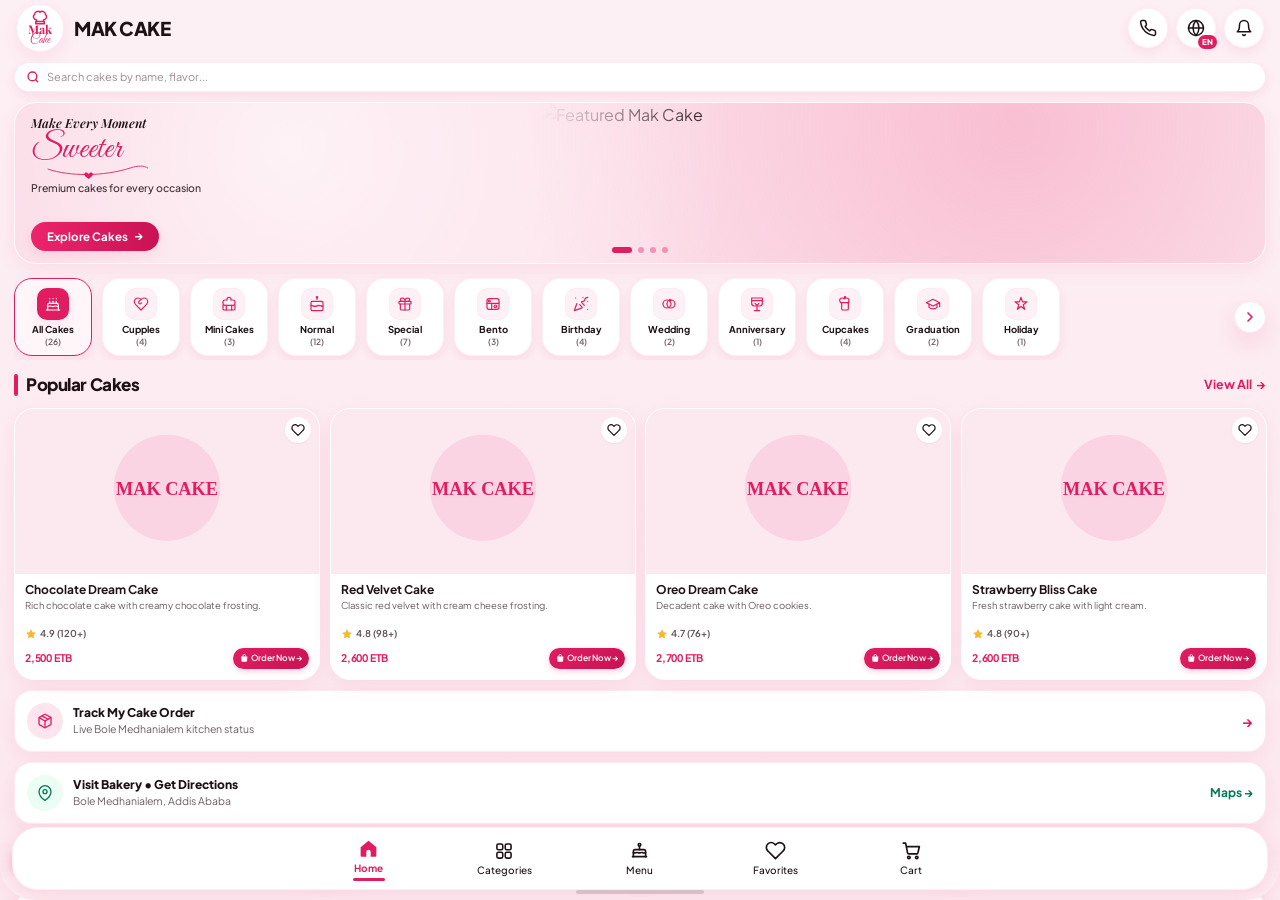
==== index.html @ 6aef2983 "Implement cross-browser Firebase Firestore order sync + firestore.rules + auth-gated admin subscript" ====
<!DOCTYPE html>
<html lang="en">
<head>
  <meta charset="UTF-8" />
  <meta name="viewport" content="width=device-width, initial-scale=1.0, maximum-scale=1.0, user-scalable=no, viewport-fit=cover" />
  
  <!-- Progressive Web App (PWA) Manifest & Meta -->
  <link rel="manifest" href="./manifest.json" />
  <meta name="theme-color" content="#FFF2F5" />
  <meta name="mobile-web-app-capable" content="yes" />
  <meta name="application-name" content="MAK CAKE" />
  
  <!-- Apple iOS Safari Standalone PWA Meta & Touch Icons -->
  <meta name="apple-mobile-web-app-capable" content="yes" />
  <meta name="apple-mobile-web-app-status-bar-style" content="default" />
  <meta name="apple-mobile-web-app-title" content="MAK CAKE" />
  <link rel="apple-touch-icon" href="./images/mak-cake-logo.webp" />
  <link rel="icon" type="image/webp" href="./images/mak-cake-logo.webp" />
  
  <!-- Preload Critical LCP Hero Image -->
  <link rel="preload" as="image" href="https://images.unsplash.com/photo-1578985545062-69928b1d9587?auto=format&fit=crop&w=420&q=75" fetchpriority="high" />
  <title>MAK CAKE — Addis Ababa Luxury Bakery &amp; Mobile Admin App</title>

  <!-- Compiled Tailwind CSS -->
  <link rel="stylesheet" href="./css/styles.css?v=4" />

  <!-- Google Fonts: Plus Jakarta Sans, Playfair Display & Great Vibes -->
  <link rel="preconnect" href="https://fonts.googleapis.com" />
  <link rel="preconnect" href="https://fonts.gstatic.com" crossorigin />
  <link href="https://fonts.googleapis.com/css2?family=Great+Vibes&family=Playfair+Display:ital,wght@0,600;0,700;1,600;1,700&family=Plus+Jakarta+Sans:wght@400;500;600;700;800&display=swap" rel="stylesheet" />

  <link rel="stylesheet" href="./css/app.css?v=6" />
  <!-- Early SVG Fallback definition -->
  </head>
<body class="standalone-app standalone-customer workspace-bg min-h-screen font-sans text-ink antialiased selection:bg-blush-300 flex flex-col">

  <!-- ===================================================================== -->
  <!-- CLEAN MINIMAL WORKSPACE TOP SWITCHER                                  -->
  <!-- ===================================================================== -->
  <header style="display: none !important;" class="sticky top-0 z-40 bg-white/85 backdrop-blur-md border-b border-blush-300/70">
    <div class="max-w-[1200px] mx-auto px-4 py-2.5 flex flex-wrap items-center justify-between gap-3">
      <!-- Compact Brand Badge -->
      <div class="flex items-center gap-2.5">
        <div class="w-9 h-9 rounded-full bg-white shadow-rose-sm border border-blush-200 flex flex-col items-center justify-center leading-none shrink-0">
          <svg class="w-4 h-3.5 text-berry" viewBox="0 0 24 20" fill="none" stroke="currentColor" stroke-width="2" stroke-linecap="round" stroke-linejoin="round">
            <path d="M6 15h12v3H6z"/>
            <path d="M7 15v-2a4 4 0 0 1-2-7.5A4.5 4.5 0 0 1 12 2a4.5 4.5 0 0 1 7 3.5A4 4 0 0 1 17 13v2"/>
          </svg>
          <span class="font-serif text-[8px] font-bold text-berry -mt-0.5">Mak</span>
        </div>
        <div>
          <div class="flex items-center gap-1.5">
            <span class="font-extrabold text-sm tracking-tight text-ink">MAK CAKE</span>
            <span class="px-2 py-0.5 rounded-full bg-berry-soft text-berry text-[10px] font-bold">Addis Ababa</span>
            <span class="hidden sm:inline-block px-2 py-0.5 rounded-full bg-emerald-50 text-emerald-700 border border-emerald-200 text-[10px] font-bold">100% Halal</span>
          </div>
        </div>
      </div>

      <!-- Segmented Pill Switcher -->
      <div class="flex items-center gap-2 flex-wrap">
      <div class="flex items-center bg-blush-100 p-1 rounded-full border border-blush-300/80 shadow-inner">
        <button onclick="setWorkspaceMode('customer')" id="mode-btn-customer" class="mode-btn px-3.5 py-1.5 rounded-full text-xs font-bold transition-all">
          Customer Phone
        </button>
        <button onclick="setWorkspaceMode('dual')" id="mode-btn-dual" class="mode-btn hidden min-[900px]:inline-flex px-3.5 py-1.5 rounded-full text-xs font-bold transition-all items-center gap-1">
          Dual Phone View
        </button>
        <button onclick="setWorkspaceMode('admin')" id="mode-btn-admin" class="mode-btn px-3.5 py-1.5 rounded-full text-xs font-bold transition-all flex items-center gap-1.5">
          <span>Admin Phone</span>
          <span id="header-admin-badge" class="px-1.5 py-0.5 rounded-full bg-berry text-white text-[10px] font-extrabold leading-none">2</span>
        </button>
      </div>
      
    </div>
    </div>
  </header>

  <!-- Global Sync Toast -->
  <div id="global-toast" class="fixed bottom-5 right-5 z-[100] pointer-events-none opacity-0 translate-y-4 transition-all duration-300">
    <div class="bg-ink text-white px-4 py-2.5 rounded-full shadow-rose-md border border-berry/40 flex items-center gap-2">
      <span class="w-5 h-5 rounded-full btn-berry text-white flex items-center justify-center shrink-0"><svg class="w-3 h-3" viewBox="0 0 24 24" fill="none" stroke="currentColor" stroke-width="3"><polyline points="20 6 9 17 4 12"/></svg></span>
      <span id="global-toast-msg" class="text-xs font-semibold">Synced live</span>
    </div>
  </div>

  <!-- ===================================================================== -->
  <!-- DUAL PHONE STAGE (Identical 390px x 844px iOS Phone Frames)           -->
  <!-- ===================================================================== -->
  <main class="flex-1 max-w-[1200px] w-full mx-auto px-3 sm:px-6 py-5 flex flex-col min-[900px]:flex-row items-center min-[900px]:items-start justify-center gap-7 lg:gap-10">

    <!-- =================================================================== -->
    <!-- PHONE 1: CUSTOMER MOBILE APP (Exact Reference Screenshot Design)    -->
    <!-- =================================================================== -->
    <section id="panel-customer" class="w-full max-w-[390px] flex flex-col items-center shrink-0">
      <div class="phone-frame relative w-full max-w-[390px] h-[844px] max-h-[86vh] min-h-[660px] app-canvas rounded-[44px] border-[10px] border-[#1B1518] shadow-phone flex flex-col overflow-hidden">

        <!-- iOS 9:41 Status Bar -->
        <div class="ios-status-bar shrink-0 px-7 pt-3 pb-1.5 flex items-center justify-between text-[13px] font-bold text-ink select-none z-30">
          <span class="tracking-tight">9:41</span>
          <div class="flex items-center gap-1.5 text-ink">
            <!-- Signal Bars -->
            <svg class="w-4 h-3.5" viewBox="0 0 20 14" fill="currentColor">
              <rect x="1" y="9" width="3" height="4" rx="1"/>
              <rect x="6" y="6.5" width="3" height="6.5" rx="1"/>
              <rect x="11" y="3.5" width="3" height="9.5" rx="1"/>
              <rect x="16" y="1" width="3" height="12" rx="1"/>
            </svg>
            <!-- WiFi -->
            <svg class="w-4 h-3.5" viewBox="0 0 24 18" fill="none" stroke="currentColor" stroke-width="2.4" stroke-linecap="round">
              <path d="M2 6.5a15 15 0 0 1 20 0"/>
              <path d="M6 10.5a9.5 9.5 0 0 1 12 0"/>
              <circle cx="12" cy="15" r="1.5" fill="currentColor" stroke="none"/>
            </svg>
            <!-- Battery -->
            <div class="flex items-center gap-[1px]">
              <div class="w-[22px] h-[11px] border-[1.5px] border-ink rounded-[3.5px] p-[1.5px] flex items-center">
                <div class="w-full h-full bg-ink rounded-[1.5px]"></div>
              </div>
              <div class="w-[1.5px] h-[4px] bg-ink rounded-r-sm"></div>
            </div>
          </div>
        </div>

        
        <!-- Customer In-Phone Refresh Page Toast (Animated Pill) -->
        <div id="cust-refresh-toast" class="hidden absolute top-20 left-4 right-4 z-50 pointer-events-none opacity-0 -translate-y-3 transition-all duration-300 ease-out">
          <div class="bg-gradient-to-r from-berry via-[#E11D62] to-[#B00D44] text-white px-4 py-3 rounded-2xl shadow-2xl border border-white/35 flex items-center gap-3 backdrop-blur-md">
            <div id="cust-refresh-toast-icon-wrap" class="w-8 h-8 rounded-full bg-white/20 flex items-center justify-center shrink-0 shadow-inner">
              <svg id="cust-refresh-toast-spin" class="w-4 h-4 text-white animate-spin-refresh" viewBox="0 0 24 24" fill="none" stroke="currentColor" stroke-width="2.5">
                <path d="M21.5 2v6h-6M2.5 22v-6h6M2 11.5a10 10 0 0 1 18.8-4.3M22 12.5a10 10 0 0 1-18.8 4.2"/>
              </svg>
              <svg id="cust-refresh-toast-check" class="w-4 h-4 text-white hidden" viewBox="0 0 24 24" fill="none" stroke="currentColor" stroke-width="3">
                <polyline points="20 6 9 17 4 12"/>
              </svg>
            </div>
            <div class="flex-1 min-w-0">
              <div id="cust-refresh-toast-title" class="text-xs font-bold text-white flex items-center gap-1.5 leading-tight">
                <span>Refreshing MAK CAKE...</span>
              </div>
              <div id="cust-refresh-toast-sub" class="text-[10.5px] text-pink-100 font-medium truncate mt-0.5">
                Syncing fresh catalog, prices &amp; stock...
              </div>
            </div>
          </div>
        </div>

        <!-- Customer In-Phone Toast -->
        <div id="cust-toast" class="absolute top-20 left-4 right-4 z-[70] pointer-events-none opacity-0 -translate-y-2 transition-all duration-300">
          <div class="bg-ink/95 text-white px-3.5 py-2.5 rounded-2xl shadow-lg border border-berry/30 flex items-center gap-2.5">
            <span class="w-5 h-5 rounded-full btn-berry text-white flex items-center justify-center shrink-0"><svg class="w-3 h-3" viewBox="0 0 24 24" fill="none" stroke="currentColor" stroke-width="3"><polyline points="20 6 9 17 4 12"/></svg></span>
            <span id="cust-toast-text" class="text-xs font-semibold truncate">Added to Cart</span>
          </div>
        </div>

        <!-- A. TOP APP BAR (Exact match to screenshot) -->
        <div class="shrink-0 px-4 pt-1 pb-2.5 flex items-center justify-between z-20">
          <button onclick="switchCustomerTab('home');" title="Tap to Refresh MAK CAKE" class="flex items-center gap-2.5 text-left group">
            <!-- 48px Circular White Logo Badge with Pink Chef Hat + Stacked Mak Cake -->
            <div class="w-12 h-12 rounded-full bg-white shadow-rose flex flex-col items-center justify-center shrink-0 border border-blush-200/80 group-active:scale-95 transition-transform">
              <svg class="w-5 h-4 text-berry -mb-0.5" viewBox="0 0 28 22" fill="none" stroke="currentColor" stroke-width="2" stroke-linecap="round" stroke-linejoin="round">
                <path d="M8 16h12v3H8z"/>
                <path d="M9 16v-2.5A4.2 4.2 0 0 1 6.5 6a4.5 4.5 0 0 1 7.5-3.2A4.5 4.5 0 0 1 21.5 6a4.2 4.2 0 0 1-2.5 7.5V16"/>
              </svg>
              <span class="font-serif font-bold text-[12px] text-berry leading-[0.95] tracking-tight">Mak</span>
              <span class="font-script text-[12px] text-berry leading-[0.85]">Cake</span>
            </div>
            <div>
              <h1 class="font-sans font-extrabold text-[19px] tracking-tight text-ink leading-none">MAK CAKE</h1>
              <span id="cust-closed-pill" class="hidden inline-block mt-1 px-1.5 py-0.5 rounded-full bg-berry text-white text-[9px] font-bold">Pre-Order Only</span>
            </div>
          </button>

          <!-- Three 40px Circular White Icon Buttons -->
          <div class="flex items-center gap-2">
            <button onclick="openContactSheet()" aria-label="Call Mak Cake" class="w-10 h-10 rounded-full bg-white shadow-rose-sm border border-blush-200/60 flex items-center justify-center text-ink active:scale-95 transition-transform">
              <svg class="w-[18px] h-[18px]" viewBox="0 0 24 24" fill="none" stroke="currentColor" stroke-width="2" stroke-linecap="round" stroke-linejoin="round">
                <path d="M22 16.92v3a2 2 0 0 1-2.18 2 19.79 19.79 0 0 1-8.63-3.07 19.5 19.5 0 0 1-6-6 19.79 19.79 0 0 1-3.07-8.67A2 2 0 0 1 4.11 2h3a2 2 0 0 1 2 1.72 12.84 12.84 0 0 0 .7 2.81 2 2 0 0 1-.45 2.11L8.09 9.91a16 16 0 0 0 6 6l1.27-1.27a2 2 0 0 1 2.11-.45 12.84 12.84 0 0 0 2.81.7A2 2 0 0 1 22 16.92z"/>
              </svg>
            </button>
            <div class="relative">
              <button id="cust-lang-btn" onclick="toggleCustomerLangMenu(event)" aria-label="Choose Language" title="Language: English / አማርኛ / Afaan Oromoo" class="relative w-10 h-10 rounded-full bg-white shadow-rose-sm border border-blush-200/60 flex items-center justify-center text-ink hover:text-berry active:scale-95 transition-all cursor-pointer">
                <svg class="w-[18px] h-[18px]" viewBox="0 0 24 24" fill="none" stroke="currentColor" stroke-width="2" stroke-linecap="round" stroke-linejoin="round">
                  <circle cx="12" cy="12" r="10"/>
                  <path d="M2 12h20"/>
                  <path d="M12 2a15.3 15.3 0 0 1 4 10 15.3 15.3 0 0 1-4 10 15.3 15.3 0 0 1-4-10 15.3 15.3 0 0 1 4-10z"/>
                </svg>
                <span id="cust-lang-code-badge" class="absolute -bottom-0.5 -right-0.5 px-1 h-[14px] rounded-full bg-berry text-white text-[8px] font-extrabold flex items-center justify-center shadow-xs">EN</span>
              </button>

              <!-- 3-Language Selector Dropdown Menu -->
              <div id="cust-lang-menu" class="hidden absolute right-0 top-12 w-48 bg-white rounded-[20px] shadow-rose-md border border-blush-200/90 p-1.5 z-50 space-y-1">
                <div class="px-2.5 py-1 text-[9.5px] font-extrabold uppercase tracking-wider text-ink-muted border-b border-blush-100">Select Language</div>
                <button type="button" data-clang="en" onclick="setCustomerLanguage('en')" class="cust-lang-opt w-full flex items-center justify-between px-2.5 py-2 rounded-xl text-xs font-bold text-berry bg-blush-50 transition-all cursor-pointer">
                  <span>English</span>
                  <span class="lang-check text-[11px] font-black">✓</span>
                </button>
                <button type="button" data-clang="am" onclick="setCustomerLanguage('am')" class="cust-lang-opt w-full flex items-center justify-between px-2.5 py-2 rounded-xl text-xs font-bold text-ink hover:bg-blush-50 transition-all cursor-pointer">
                  <span>አማርኛ (Amharic)</span>
                  <span class="lang-check hidden text-[11px] font-black text-berry">✓</span>
                </button>
                <button type="button" data-clang="om" onclick="setCustomerLanguage('om')" class="cust-lang-opt w-full flex items-center justify-between px-2.5 py-2 rounded-xl text-xs font-bold text-ink hover:bg-blush-50 transition-all cursor-pointer">
                  <span>Afaan Oromoo</span>
                  <span class="lang-check hidden text-[11px] font-black text-berry">✓</span>
                </button>
              </div>
            </div>
            <button onclick="openNotificationsSheet()" aria-label="Notifications" class="relative w-10 h-10 rounded-full bg-white shadow-rose-sm border border-blush-200/60 flex items-center justify-center text-ink active:scale-95 transition-transform">
              <svg class="w-[18px] h-[18px]" viewBox="0 0 24 24" fill="none" stroke="currentColor" stroke-width="2" stroke-linecap="round" stroke-linejoin="round">
                <path d="M18 8A6 6 0 0 0 6 8c0 7-3 9-3 9h18s-3-2-3-9"/>
                <path d="M13.73 21a2 2 0 0 1-3.46 0"/>
              </svg>
              <span id="cust-bell-badge" class="hidden absolute -top-0.5 -right-0.5 min-w-[19px] h-[19px] px-1 rounded-full bg-berry text-white text-[10px] font-extrabold flex items-center justify-center shadow-sm">0</span>
            </button>
          </div>
        </div>

        <!-- SCROLLABLE CONTENT AREA -->
        <div id="customer-scroll-area" class="flex-1 overflow-y-auto no-scrollbar phone-scroll pb-24 relative rubber-band-container" style="overscroll-behavior-y: none;">
          <!-- Pull-To-Refresh Visual Elastic Indicator (Icon Only, Smooth Floating Overlay) -->
          <div id="cust-pull-refresh-indicator" class="pull-refresh-indicator pointer-events-none absolute top-2 left-0 right-0 z-30 flex items-center justify-center opacity-0" style="will-change: transform, opacity;">
            <div id="cust-pull-refresh-badge" class="w-9 h-9 rounded-full bg-white/95 backdrop-blur-md border border-blush-200/90 shadow-rose flex items-center justify-center text-berry" style="transition: border-color 0.2s ease, box-shadow 0.2s ease;">
              <svg id="cust-pull-refresh-icon" class="w-4 h-4 text-berry" viewBox="0 0 24 24" fill="none" stroke="currentColor" stroke-width="2.5" stroke-linecap="round" stroke-linejoin="round">
                <path d="M21.5 2v6h-6M2.5 22v-6h6M2 11.5a10 10 0 0 1 18.8-4.3M22 12.5a10 10 0 0 1-18.8 4.2"/>
              </svg>
            </div>
          </div>
          <div id="cust-rubber-track" class="rubber-band-track w-full flex-1 flex flex-col min-h-full">

          <!-- ==================== TAB 1: HOME (EXACT SCREENSHOT) ==================== -->
          <div id="c-tab-home" class="c-tab-view px-3.5 space-y-2.5 animate-view">

            <!-- A. Decreased Size Compact Search Bar -->
            <div class="relative">
              <svg class="w-3.5 h-3.5 text-berry absolute left-3 top-1/2 -translate-y-1/2 pointer-events-none" viewBox="0 0 24 24" fill="none" stroke="currentColor" stroke-width="2.3" stroke-linecap="round" stroke-linejoin="round">
                <circle cx="11" cy="11" r="7.5"/>
                <path d="m20 20-3.8-3.8"/>
              </svg>
              <input
                type="text"
                id="home-search-input" inputmode="search" enterkeyhint="search" autocomplete="off"
                placeholder="Search cakes by name, flavor..."
                oninput="handleHomeSearch(this.value)"
                class="w-full pl-8 pr-7 py-1.5 rounded-full bg-white shadow-rose-sm border border-blush-200/80 text-xs text-ink placeholder:text-[11px] placeholder:text-ink-light focus:outline-none focus:ring-1 focus:ring-berry/40"
              />
              <button id="home-search-clear" onclick="clearHomeSearch()" class="hidden absolute right-2.5 top-1/2 -translate-y-1/2 text-ink-light hover:text-berry p-0.5">
                <svg class="w-3 h-3" viewBox="0 0 24 24" fill="none" stroke="currentColor" stroke-width="2.2"><line x1="18" y1="6" x2="6" y2="18"/><line x1="6" y1="6" x2="18" y2="18"/></svg>
              </button>
            </div>

            <!-- B. Decreased Size Compact Hero Banner (Reduced from 176px to 112px) -->
            <div id="hero-carousel-card" class="relative rounded-[22px] hero-bg shadow-rose overflow-hidden h-[162px] border border-white/80 shrink-0 select-none">
              <!-- Right-side cake photos (rendered once, toggled via opacity to avoid canceled requests) -->
              <div id="hero-slides-images" class="absolute inset-0 pointer-events-none">
                <img
                  id="hero-slide-img" data-slide-idx="0" width="420" height="162" loading="eager" decoding="async"
                  src="https://images.unsplash.com/photo-1578985545062-69928b1d9587?auto=format&fit=crop&w=420&q=75"
                  alt="Featured Mak Cake"
                  fetchpriority="high"
                  class="hero-slide-layer absolute right-0 top-0 h-full w-[58%] object-cover object-center hero-cake-mask transition-opacity duration-500 ease-in-out opacity-100 pointer-events-none"
                  onerror="this.onerror=null; if(window.SVG_CAKE_FALLBACK) this.src=window.SVG_CAKE_FALLBACK;"
                />
              </div>

              <!-- Left-side Luxury Editorial Copy -->
              <div class="relative z-10 h-full w-[64%] pl-4 pr-1 py-3 flex flex-col justify-between">
                <div>
                  <div id="hero-slide-top" class="font-serif italic font-semibold text-[12.5px] text-ink leading-tight transition-all duration-300">
                    Fresh Daily Addis
                  </div>
                  <div class="relative inline-block mt-0.5">
                    <span id="hero-slide-script" class="font-script text-[34px] leading-[1.0] text-berry drop-shadow-[0_1px_1px_rgba(255,255,255,0.8)] transition-all duration-300 block">
                      Mini Bento
                    </span>
                    <!-- Heart Swirl Flourish -->
                    <svg class="w-[130px] h-[16px] -mt-1 text-berry" viewBox="0 0 180 26" fill="none">
                      <path d="M12 10 C 48 22, 102 22, 146 8 C 158 4, 168 4, 174 8" stroke="currentColor" stroke-width="1.4" stroke-linecap="round"/>
                      <path d="M78 18 c-2-3.5-7-3.5-7 0.5 0 3 5 5 7 7.5 2-2.5 7-4.5 7-7.5 0-4-5-4-7-0.5z" fill="currentColor"/>
                    </svg>
                  </div>
                  <p id="hero-slide-sub" class="text-[10.5px] font-medium text-ink/85 mt-0.5 leading-snug transition-all duration-300">
                    Same-day chilled delivery in Bole
                  </p>
                </div>

                <div class="flex items-center gap-2">
                  <button onclick="switchCustomerTab('menu')" class="btn-berry text-white text-[11.5px] font-bold px-4 py-1.5 rounded-full shadow-rose-sm inline-flex items-center gap-1.5 active:scale-95 transition-all cursor-pointer">
                    <span id="hero-slide-cta">Order Bento</span>
                    <span class="text-xs">&rarr;</span>
                  </button>
                </div>
              </div>

              <!-- Indicators: 4 Dots (Slide 1 Active) -->
              <div id="hero-indicators-bar" class="absolute bottom-2.5 left-1/2 -translate-x-1/2 z-20 flex items-center gap-1.5">
                <span class="hero-dot w-5 h-1.5 rounded-full bg-berry transition-all duration-300"></span>
                <span class="hero-dot w-1.5 h-1.5 rounded-full bg-berry/40 transition-all duration-300"></span>
                <span class="hero-dot w-1.5 h-1.5 rounded-full bg-berry/40 transition-all duration-300"></span>
                <span class="hero-dot w-1.5 h-1.5 rounded-full bg-berry/40 transition-all duration-300"></span>
              </div>
            </div>

            <!-- C. Horizontal Category Cards with Icons + Floating Scroll Button -->
            <div class="relative">
              <div id="home-category-strip" class="flex gap-2.5 overflow-x-auto no-scrollbar py-1 pr-8 scroll-smooth"></div>
              <button onclick="scrollCategoryStrip()" aria-label="Scroll Categories" class="absolute right-0 top-1/2 -translate-y-1/2 w-8 h-8 rounded-full bg-white shadow-rose-md border border-blush-200 flex items-center justify-center text-berry active:scale-90 transition-transform z-10 cursor-pointer">
                <svg class="w-4 h-4" viewBox="0 0 24 24" fill="none" stroke="currentColor" stroke-width="2.5" stroke-linecap="round" stroke-linejoin="round">
                  <path d="m9 18 6-6-6-6"/>
                </svg>
              </button>
            </div>
            <!-- E. "Popular Cakes" Section Header -->
            <div class="flex items-center justify-between pt-0.5">
              <div class="flex items-center gap-2">
                <span class="w-1 h-[22px] rounded-full bg-berry"></span>
                <h2 id="home-grid-heading" class="font-sans font-extrabold text-[17px] text-ink tracking-tight">Popular Cakes</h2>
              </div>
              <button onclick="switchCustomerTab('menu')" class="text-[12.5px] font-bold text-berry inline-flex items-center gap-1 hover:opacity-80">
                <span>View All</span>
                <span>&rarr;</span>
              </button>
            </div>

            <!-- F. 2-Column Product Card Grid -->
            <div id="home-popular-grid" class="grid grid-cols-2 sm:grid-cols-3 lg:grid-cols-4 gap-2.5 sm:gap-3.5 lg:gap-4 items-stretch"></div>

            <!-- G. Live Order Tracker (In the middle between Popular Cakes and Recently Baked) -->
            <button onclick="openTrackerSheet()" class="w-full bg-white rounded-[18px] p-3 shadow-rose border border-blush-200/80 flex items-center justify-between active:scale-[0.99] transition-transform">
              <div class="flex items-center gap-2.5">
                <div class="w-9 h-9 rounded-full bg-berry-soft text-berry flex items-center justify-center shrink-0">
                  <svg class="w-4 h-4" viewBox="0 0 24 24" fill="none" stroke="currentColor" stroke-width="2" stroke-linecap="round" stroke-linejoin="round">
                    <path d="m16.5 9.4-9-5.19M21 16V8a2 2 0 0 0-1-1.73l-7-4a2 2 0 0 0-2 0l-7 4A2 2 0 0 0 3 8v8a2 2 0 0 0 1 1.73l7 4a2 2 0 0 0 2 0l7-4A2 2 0 0 0 21 16z"/>
                    <polyline points="3.29 7 12 12 20.71 7"/>
                    <line x1="12" y1="22" x2="12" y2="12"/>
                  </svg>
                </div>
                <div class="text-left">
                  <div class="text-xs font-extrabold text-ink">Track My Cake Order</div>
                  <div class="text-[10.5px] text-ink-muted">Live Bole Medhanialem kitchen status</div>
                </div>
              </div>
              <span class="text-berry font-bold text-sm">&rarr;</span>
            </button>

            <!-- G2. Visit Bole Bakery / Google Maps Directions -->
            <a id="home-directions-link" href="https://maps.google.com/?q=9.0054,38.7885" target="_blank" rel="noopener noreferrer" class="w-full bg-white rounded-[18px] p-3 shadow-rose border border-blush-200/80 flex items-center justify-between active:scale-[0.99] transition-transform">
              <div class="flex items-center gap-2.5 min-w-0">
                <div class="w-9 h-9 rounded-full bg-emerald-50 text-emerald-700 flex items-center justify-center shrink-0">
                  <svg class="w-4 h-4" viewBox="0 0 24 24" fill="none" stroke="currentColor" stroke-width="2" stroke-linecap="round" stroke-linejoin="round">
                    <path d="M21 10c0 7-9 13-9 13s-9-6-9-13a9 9 0 0 1 18 0z"/><circle cx="12" cy="10" r="3"/>
                  </svg>
                </div>
                <div class="text-left min-w-0">
                  <div class="text-xs font-extrabold text-ink">Visit Bakery &bull; Get Directions</div>
                  <div id="home-directions-address" class="text-[10.5px] text-ink-muted truncate">Bole Medhanialem, Addis Ababa</div>
                </div>
              </div>
              <span class="text-emerald-700 font-bold text-xs shrink-0">Maps &rarr;</span>
            </a>

            <!-- G2. Follow Us On (Dynamic Social Media Links right below Directions) -->
            <div id="home-social-section" class="hidden w-full bg-white rounded-2xl p-3 shadow-rose-sm border border-white flex items-center justify-between gap-2.5 flex-wrap">
              <div class="flex items-center gap-2.5 min-w-0">
                <div class="w-9 h-9 rounded-full bg-berry-soft text-berry flex items-center justify-center shrink-0">
                  <svg class="w-4 h-4" viewBox="0 0 24 24" fill="none" stroke="currentColor" stroke-width="2.2" stroke-linecap="round" stroke-linejoin="round"><path d="M18 8a3 3 0 1 0-2.83-4H15a3 3 0 0 0 3 4z"/><path d="M6 15a3 3 0 1 0 2.83-4H9a3 3 0 0 0-3 4z"/><path d="M18 22a3 3 0 1 0-2.83-4H15a3 3 0 0 0 3 4z"/><path d="M8.59 13.51l6.83 3.98"/><path d="M15.41 6.51l-6.82 3.98"/></svg>
                </div>
                <div class="min-w-0">
                  <div class="text-xs font-extrabold text-ink truncate">Follow Us On</div>
                  <div class="text-[10.5px] text-ink-muted truncate">Fresh daily bakes &amp; updates</div>
                </div>
              </div>
              <div id="home-social-links-list" class="flex items-center gap-1.5 flex-wrap"></div>
            </div>

            <!-- H. Recently Baked Real Kitchen Creations (Captured & Uploaded by Owner) -->
            <div class="space-y-2 pt-2 border-t border-blush-200/60">
              <div class="flex items-center justify-between">
                <div class="flex items-center gap-2">
                  <span class="w-1 h-[22px] rounded-full bg-berry"></span>
                  <div>
                    <h2 class="font-sans font-extrabold text-[16px] text-ink tracking-tight flex items-center gap-1.5">
                      <span>Recently Baked</span>
                      <span class="px-2 py-0.5 rounded-full bg-emerald-100 text-emerald-800 text-[8.5px] font-black uppercase tracking-wider">Real Photos</span>
                    </h2>
                    <p class="text-[10px] text-ink-muted">Tap any real photo to inspect details &amp; order this exact design in 6 steps</p>
                  </div>
                </div>
              </div>

              <!-- Real Creations 2-Column Grid -->
              <div id="home-recent-creations-grid" class="grid grid-cols-2 sm:grid-cols-3 lg:grid-cols-4 xl:grid-cols-5 gap-2.5 sm:gap-3.5 lg:gap-4 items-stretch"></div>
            </div>

          </div>

          <!-- ==================== TAB 2: CATEGORIES ==================== -->
          <div id="c-tab-categories" class="c-tab-view hidden px-4 space-y-3.5">
            <div class="flex items-center gap-2 pt-1">
              <span class="w-1 h-5 rounded-full bg-berry"></span>
              <h2 class="font-extrabold text-[17px] text-ink">Cake Categories</h2>
            </div>
            <div id="categories-full-grid" class="grid grid-cols-2 sm:grid-cols-3 lg:grid-cols-4 xl:grid-cols-5 gap-3"></div>
          </div>

          <!-- ==================== TAB 3: MENU (ALL 26 CAKES) ==================== -->
          <div id="c-tab-menu" class="c-tab-view hidden px-4 space-y-3">
            <div class="flex items-center justify-between gap-2 pt-1">
              <div class="flex items-center gap-2">
                <span class="w-1 h-5 rounded-full bg-berry"></span>
                <div>
                  <h2 class="font-extrabold text-[17px] text-ink leading-none">Full Menu</h2>
                  <p id="menu-count-label" class="text-[10.5px] text-ink-muted mt-0.5">26 handcrafted cakes</p>
                </div>
              </div>
              <select id="menu-sort-select" onchange="menuSort=this.value; renderMenuTab();" class="px-2.5 py-1.5 rounded-full bg-white border border-blush-300 text-[11px] font-bold text-ink shadow-rose-sm focus:outline-none">
                <option value="featured">Popular</option>
                <option value="price-asc">Price: Low</option>
                <option value="price-desc">Price: High</option>
                <option value="rating">Top Rated</option>
              </select>
            </div>

            <div class="relative">
              <svg class="w-4 h-4 text-berry absolute left-3.5 top-1/2 -translate-y-1/2 pointer-events-none" viewBox="0 0 24 24" fill="none" stroke="currentColor" stroke-width="2.3" stroke-linecap="round">
                <circle cx="11" cy="11" r="7.5"/><path d="m20 20-3.8-3.8"/>
              </svg>
              <input
                type="text"
                id="menu-search-input" inputmode="search" enterkeyhint="search" autocomplete="off"
                oninput="menuSearch=this.value; renderMenuTab();"
                placeholder="Search all 26 cakes..."
                class="w-full pl-10 pr-4 py-2 rounded-full bg-white shadow-rose-sm border border-white text-xs text-ink placeholder:text-ink-light focus:outline-none focus:ring-2 focus:ring-berry/30"
              />
            </div>

            <div id="menu-filter-pills" class="flex gap-1.5 overflow-x-auto no-scrollbar pb-0.5"></div>
            <div id="menu-cakes-grid" class="grid grid-cols-2 sm:grid-cols-3 lg:grid-cols-4 xl:grid-cols-5 gap-2.5 sm:gap-3.5 lg:gap-4 items-stretch"></div>
          </div>

          <!-- ==================== TAB 4: FAVORITES ==================== -->
          <div id="c-tab-favorites" class="c-tab-view hidden px-3.5 sm:px-5 space-y-3.5">
            <div class="flex items-center gap-2 pt-1">
              <span class="w-1 h-5 rounded-full bg-berry"></span>
              <h2 class="font-extrabold text-[17px] text-ink">Saved Favorites</h2>
            </div>
            <div id="favorites-grid" class="grid grid-cols-2 sm:grid-cols-3 lg:grid-cols-4 xl:grid-cols-5 gap-2.5 sm:gap-3.5 lg:gap-4 items-stretch"></div>
          </div>

          <!-- ==================== TAB 5: CART ==================== -->
          <div id="c-tab-cart" class="c-tab-view hidden px-3.5 sm:px-5 space-y-3.5">
            <div class="flex items-center justify-between pt-1">
              <div class="flex items-center gap-2">
                <span class="w-1 h-5 rounded-full bg-berry"></span>
                <h2 class="font-extrabold text-[17px] text-ink">My Cake Cart</h2>
              </div>
              <button id="cart-clear-btn" onclick="clearCart()" class="hidden text-xs font-bold text-berry">Clear</button>
            </div>

            <div id="cart-items-list" class="space-y-2.5"></div>

            <div id="cart-summary-box" class="hidden bg-white rounded-[20px] p-4 shadow-rose border border-blush-200 space-y-3">
              <div class="space-y-1.5 text-xs">
                <div class="flex justify-between text-ink-muted">
                  <span>Subtotal</span>
                  <span id="cart-subtotal-txt" class="font-bold text-ink">0 ETB</span>
                </div>
                <div class="flex justify-between text-ink-muted">
                  <span>Addis Chilled Delivery</span>
                  <span id="cart-delivery-txt" class="font-bold text-ink">150 ETB</span>
                </div>
                <div class="flex justify-between text-sm font-extrabold text-ink pt-2 border-t border-blush-100">
                  <span>Estimated Total</span>
                  <span id="cart-total-txt" class="text-berry">0 ETB</span>
                </div>
              </div>
              <button onclick="openCheckoutFromCart()" class="w-full py-3 rounded-full btn-berry text-white font-bold text-xs shadow-rose-sm active:scale-[0.98] transition-transform">
                Checkout &amp; Pay (Telebirr / CBE) &rarr;
              </button>
            </div>
          </div>

        </div><!-- end cust-rubber-track -->
        </div><!-- end customer-scroll-area -->

        <!-- Bottom Safe Area Frosted Glass Blur Background (Conceals Content Scrolling Underneath) -->
        <div class="bottom-safe-frosted-blur" aria-hidden="true">
          <!-- Subtle iOS Home Indicator Safe Area Bar -->
          <div class="absolute bottom-1.5 inset-x-0 flex justify-center">
            <div class="w-32 h-1 rounded-full bg-ink/15"></div>
          </div>
        </div>

        <!-- G. FLOATING WHITE 5-TAB BOTTOM NAVIGATION BAR (Exact Screenshot Style) -->
        <div class="absolute bottom-2.5 inset-x-3 z-20">
          <nav aria-label="Customer Navigation" class="bg-white rounded-[26px] shadow-rose-md border border-blush-200/70 px-1.5 pt-2 pb-1.5 grid grid-cols-5 items-center">
            <button onclick="switchCustomerTab('home')" data-ctab="home" class="c-nav-btn relative flex flex-col items-center py-0.5 text-berry font-bold">
              <svg class="w-[21px] h-[21px]" viewBox="0 0 24 24" fill="currentColor">
                <path d="M12 3.2 3 10.6V20a1.5 1.5 0 0 0 1.5 1.5H9.5v-5.5a2.5 2.5 0 0 1 5 0v5.5h5A1.5 1.5 0 0 0 21 20v-9.4L12 3.2z"/>
              </svg>
              <span class="text-[10px] mt-0.5">Home</span>
              <span class="c-nav-indicator w-8 h-[3px] rounded-full bg-berry mt-0.5"></span>
            </button>

            <button onclick="switchCustomerTab('categories')" data-ctab="categories" class="c-nav-btn relative flex flex-col items-center py-0.5 text-ink font-medium">
              <svg class="w-[20px] h-[20px]" viewBox="0 0 24 24" fill="none" stroke="currentColor" stroke-width="1.9" stroke-linejoin="round">
                <rect x="3.5" y="3.5" width="7" height="7" rx="1.8"/>
                <rect x="13.5" y="3.5" width="7" height="7" rx="1.8"/>
                <rect x="3.5" y="13.5" width="7" height="7" rx="1.8"/>
                <rect x="13.5" y="13.5" width="7" height="7" rx="1.8"/>
              </svg>
              <span class="text-[10px] mt-0.5">Categories</span>
              <span class="c-nav-indicator hidden w-8 h-[3px] rounded-full bg-berry mt-0.5"></span>
            </button>

            <button onclick="switchCustomerTab('menu')" data-ctab="menu" class="c-nav-btn relative flex flex-col items-center py-0.5 text-ink font-medium">
              <svg class="w-[21px] h-[21px]" viewBox="0 0 24 24" fill="none" stroke="currentColor" stroke-width="1.85" stroke-linecap="round" stroke-linejoin="round">
                <path d="M4 19h16"/>
                <path d="M5 19v-6a2 2 0 0 1 2-2h10a2 2 0 0 1 2 2v6"/>
                <path d="M5 14.5c2 1 3.5-1 5.5 0s3.5-1 5.5 0 2-.5 3 0"/>
                <path d="M12 11V7"/>
                <circle cx="12" cy="5.5" r="1.5"/>
              </svg>
              <span class="text-[10px] mt-0.5">Menu</span>
              <span class="c-nav-indicator hidden w-8 h-[3px] rounded-full bg-berry mt-0.5"></span>
            </button>

            <button onclick="switchCustomerTab('favorites')" data-ctab="favorites" class="c-nav-btn relative flex flex-col items-center py-0.5 text-ink font-medium">
              <div class="relative">
                <svg class="w-[21px] h-[21px]" viewBox="0 0 24 24" fill="none" stroke="currentColor" stroke-width="1.9" stroke-linecap="round" stroke-linejoin="round">
                  <path d="M20.84 4.61a5.5 5.5 0 0 0-7.78 0L12 5.67l-1.06-1.06a5.5 5.5 0 0 0-7.78 7.78l1.06 1.06L12 21.23l7.78-7.78 1.06-1.06a5.5 5.5 0 0 0 0-7.78z"/>
                </svg>
                <span id="nav-fav-badge" class="hidden absolute -top-1.5 -right-2.5 min-w-[17px] h-[17px] px-1 rounded-full bg-berry text-white text-[9.5px] font-extrabold flex items-center justify-center">0</span>
              </div>
              <span class="text-[10px] mt-0.5">Favorites</span>
              <span class="c-nav-indicator hidden w-8 h-[3px] rounded-full bg-berry mt-0.5"></span>
            </button>

            <button onclick="switchCustomerTab('cart')" data-ctab="cart" class="c-nav-btn relative flex flex-col items-center py-0.5 text-ink font-medium">
              <div class="relative">
                <svg class="w-[21px] h-[21px]" viewBox="0 0 24 24" fill="none" stroke="currentColor" stroke-width="1.9" stroke-linecap="round" stroke-linejoin="round">
                  <circle cx="9" cy="20" r="1.4"/>
                  <circle cx="18" cy="20" r="1.4"/>
                  <path d="M2.5 3.5h2.8l2.2 11.2a1.5 1.5 0 0 0 1.5 1.2h8.8a1.5 1.5 0 0 0 1.5-1.1l1.7-7.3H6.1"/>
                </svg>
                <span id="nav-cart-badge" class="hidden absolute -top-1.5 -right-2.5 min-w-[17px] h-[17px] px-1 rounded-full bg-berry text-white text-[9.5px] font-extrabold flex items-center justify-center">0</span>
              </div>
              <span class="text-[10px] mt-0.5">Cart</span>
              <span class="c-nav-indicator hidden w-8 h-[3px] rounded-full bg-berry mt-0.5"></span>
            </button>
          </nav>
        </div>

        
        <!-- RECENT CREATION LIGHTBOX MODAL (Detail View + Fullscreen Zoom + Order Like This) -->
        <div id="creation-lightbox-modal" class="hidden absolute inset-0 z-50 bg-black/65 backdrop-blur-xs flex items-center justify-center p-4 animate-fadeIn">
          <div class="bg-white w-full max-w-sm rounded-[24px] overflow-hidden shadow-rose-lg border border-white space-y-3 p-4 animate-scaleIn">
            <div class="flex items-center justify-between">
              <div class="flex items-center gap-2">
                <span id="creation-modal-cat" class="px-2.5 py-0.5 rounded-full bg-blush-100 text-berry text-[10px] font-extrabold uppercase tracking-wide">Category</span>
                <span class="px-2.5 py-0.5 rounded-full bg-black/60 text-white text-[9.5px] font-bold flex items-center gap-1">
                  <svg class="w-2.5 h-2.5 text-emerald-400" viewBox="0 0 24 24" fill="none" stroke="currentColor" stroke-width="2.5"><circle cx="12" cy="12" r="10"/><polyline points="12 6 12 12 16 14"/></svg>
                  <span id="creation-modal-date">Today</span>
                </span>
              </div>
              <button onclick="closeCreationModal()" class="w-7 h-7 rounded-full bg-blush-100 hover:bg-blush-200 text-ink flex items-center justify-center transition-all">
                <svg class="w-3.5 h-3.5" viewBox="0 0 24 24" fill="none" stroke="currentColor" stroke-width="2.2"><line x1="18" y1="6" x2="6" y2="18"/><line x1="6" y1="6" x2="18" y2="18"/></svg>
              </button>
            </div>

            <!-- Clickable image for zoom in/out fullscreen inspection -->
            <div onclick="inspectCreationPhotoFullscreen()" class="relative h-48 w-full rounded-2xl overflow-hidden bg-blush-100 cursor-zoom-in group shadow-xs">
              <img id="creation-modal-img" src="" alt="Creation" class="w-full h-full object-cover group-hover:scale-105 transition-transform duration-300" />
              <div class="absolute bottom-2 right-2 px-2.5 py-1 rounded-full bg-black/65 backdrop-blur-xs text-white text-[9px] font-extrabold flex items-center gap-1 shadow-xs">
                <svg class="w-3 h-3 text-white" viewBox="0 0 24 24" fill="none" stroke="currentColor" stroke-width="2.2"><circle cx="11" cy="11" r="8"/><line x1="21" y1="21" x2="16.65" y2="16.65"/><line x1="11" y1="8" x2="11" y2="14"/><line x1="8" y1="11" x2="14" y2="11"/></svg>
                <span>Tap for Fullscreen Zoom</span>
              </div>
            </div>

            <!-- Creation Info & Price -->
            <div class="space-y-1.5 pt-0.5">
              <h4 id="creation-modal-title" class="text-base font-extrabold text-ink leading-tight">Cake Title</h4>
              <div class="flex items-center justify-between text-xs pt-0.5">
                <span class="text-ink-muted">Handcrafted Kitchen Creation</span>
                <span id="creation-modal-price" class="font-black text-berry text-sm">2,650 ETB</span>
              </div>
              <div class="p-2.5 rounded-xl bg-blush-50 border border-blush-200 text-[10.5px] text-ink-muted leading-tight flex items-start gap-2">
                <span class="text-berry font-bold">✨</span>
                <span>Our head pastry chef will replicate this exact design with fresh sponge, custom colors, and your personalized calligraphy note.</span>
              </div>
            </div>

            <!-- Primary Action: Order Same Like This in 6-Step Customizer -->
            <button onclick="orderSimilarCreation()" class="w-full py-3.5 rounded-full btn-berry text-white font-extrabold text-xs shadow-rose active:scale-[0.98] transition-transform flex items-center justify-center gap-2">
              <svg class="w-4 h-4 text-white" viewBox="0 0 24 24" fill="currentColor">
                <path d="M7 7V6a5 5 0 0 1 10 0v1h3a1 1 0 0 1 1 1.1l-1.2 12A2 2 0 0 1 17.8 22H6.2a2 2 0 0 1-2-1.9L3 8.1A1 1 0 0 1 4 7h3zm2 0h6V6a3 3 0 0 0-6 0v1z"/>
              </svg>
              <span>Order This Exact Cake Design (6 Steps) &rarr;</span>
            </button>
          </div>
        </div>

        
        <!-- DECORATION DETAIL MODAL (Detail View + Quantity Selector + Add to Order) -->
        <div id="decoration-detail-modal" class="hidden absolute inset-0 z-50 bg-black/65 backdrop-blur-xs flex items-center justify-center p-4 animate-fadeIn">
          <div class="bg-white w-full max-w-sm rounded-[24px] overflow-hidden shadow-rose-lg border border-white space-y-3 p-4 animate-scaleIn">
            <div class="flex items-center justify-between">
              <span id="dec-modal-cat" class="px-2.5 py-0.5 rounded-full bg-blush-100 text-berry text-[10px] font-extrabold uppercase tracking-wide">Category</span>
              <button onclick="closeDecorationDetailModal()" class="w-7 h-7 rounded-full bg-blush-100 hover:bg-blush-200 text-ink flex items-center justify-center transition-all">
                <svg class="w-3.5 h-3.5" viewBox="0 0 24 24" fill="none" stroke="currentColor" stroke-width="2.2"><line x1="18" y1="6" x2="6" y2="18"/><line x1="6" y1="6" x2="18" y2="18"/></svg>
              </button>
            </div>

            <div class="relative h-44 w-full rounded-2xl overflow-hidden bg-blush-100 shadow-xs">
              <img id="dec-modal-img" src="" alt="Decoration" class="w-full h-full object-cover" onerror="this.onerror=null; if(window.SVG_CAKE_FALLBACK) this.src=window.SVG_CAKE_FALLBACK;" />
            </div>

            <div class="space-y-1">
              <h4 id="dec-modal-title" class="text-base font-extrabold text-ink leading-tight">Decoration Name</h4>
              <div class="flex items-center justify-between text-xs pt-0.5">
                <span class="text-ink-muted">Extra Decoration</span>
                <span id="dec-modal-price" class="font-black text-berry text-sm">150 ETB</span>
              </div>
              <p id="dec-modal-desc" class="text-[11px] text-ink-muted leading-relaxed pt-1">Description</p>
            </div>

            <!-- Stepper and Subtotal -->
            <div class="flex items-center justify-between p-3 rounded-2xl bg-blush-50 border border-blush-200">
              <div>
                <div class="text-[10px] font-bold text-ink-muted">Quantity</div>
                <div id="dec-modal-subtotal" class="text-xs font-black text-berry mt-0.5">Subtotal: 150 ETB</div>
              </div>
              <div class="flex items-center gap-2 bg-white rounded-full p-1 border border-blush-300 shadow-2xs">
                <button onclick="adjustDecModalQty(-1)" class="w-7 h-7 rounded-full bg-blush-100 text-berry hover:bg-berry hover:text-white flex items-center justify-center font-black text-sm active:scale-90 transition-all">
                  &minus;
                </button>
                <span id="dec-modal-qty" class="w-6 text-center font-black text-sm text-ink select-none">1</span>
                <button onclick="adjustDecModalQty(1)" class="w-7 h-7 rounded-full btn-berry text-white flex items-center justify-center font-black text-sm shadow-2xs active:scale-90 transition-all">
                  +
                </button>
              </div>
            </div>

            <!-- Add / Update Action -->
            <button id="dec-modal-confirm-btn" onclick="confirmDecModalSelection()" class="w-full py-3.5 rounded-full btn-berry text-white font-extrabold text-xs shadow-rose active:scale-[0.98] transition-transform flex items-center justify-center gap-1.5">
              <span>Save Selection</span>
            </button>
          </div>
        </div>

        <!-- DECORATION ORDER CHOICE MODAL (Ask if customer wants a cake or decorations only) -->
        <div id="dec-choice-modal" class="hidden absolute inset-0 z-50 bg-black/65 backdrop-blur-xs flex items-end justify-center p-0 animate-fadeIn">
          <div class="bg-white w-full rounded-t-[28px] p-5 pb-6 space-y-4 shadow-rose-lg border-t border-white animate-slideUp">
            <div class="flex items-center justify-between pb-2 border-b border-blush-100">
              <div class="flex items-center gap-2">
                <span class="w-8 h-8 rounded-full bg-berry-soft text-berry flex items-center justify-center font-bold text-sm">✨</span>
                <div>
                  <h3 class="text-sm font-extrabold text-ink">Celebration Extras</h3>
                  <p id="dec-choice-sub" class="text-[10.5px] text-berry font-bold">2 decorations selected</p>
                </div>
              </div>
              <button onclick="closeDecorationOrderChoice()" class="w-7 h-7 rounded-full bg-blush-100 hover:bg-blush-200 text-ink flex items-center justify-center transition-all">
                <svg class="w-3.5 h-3.5" viewBox="0 0 24 24" fill="none" stroke="currentColor" stroke-width="2.2"><line x1="18" y1="6" x2="6" y2="18"/><line x1="6" y1="6" x2="18" y2="18"/></svg>
              </button>
            </div>

            <div class="text-center py-2 space-y-1">
              <div class="text-base font-extrabold text-ink">Would you like to add a cake?</div>
              <p class="text-xs text-ink-muted px-2 leading-relaxed">You can order your celebration decorations alone, or pair them with a fresh handcrafted cake.</p>
            </div>

            <div class="space-y-2.5 pt-1">
              <!-- Option 1: Skip Cake (Decorations only) -->
              <button onclick="orderDecorationsOnly()" class="w-full py-3.5 px-4 rounded-2xl bg-white border-2 border-berry hover:bg-rose-50 text-berry font-extrabold text-xs flex items-center justify-between shadow-2xs active:scale-[0.98] transition-all">
                <div class="flex items-center gap-2.5 text-left">
                  <span class="w-8 h-8 rounded-xl bg-berry-soft text-berry flex items-center justify-center text-base shrink-0">📦</span>
                  <div>
                    <div class="font-black text-ink text-xs">No, Just Decorations</div>
                    <div class="text-[10.5px] text-ink-muted">Skip cake &amp; order decorations only</div>
                  </div>
                </div>
                <span class="text-berry font-black text-xs">Skip &rarr;</span>
              </button>

              <!-- Option 2: Pair with cake -->
              <button onclick="openCakePickerModalFromChoice()" class="w-full py-3.5 px-4 rounded-2xl btn-berry text-white font-extrabold text-xs flex items-center justify-between shadow-rose-sm active:scale-[0.98] transition-all">
                <div class="flex items-center gap-2.5 text-left">
                  <span class="w-8 h-8 rounded-xl bg-white/20 text-white flex items-center justify-center text-base shrink-0">🎂</span>
                  <div>
                    <div class="font-black text-white text-xs">Yes, Add a Cake</div>
                    <div class="text-[10.5px] text-white/80">Choose from handcrafted cakes</div>
                  </div>
                </div>
                <span class="text-white font-black text-xs">Choose &rarr;</span>
              </button>
            </div>
          </div>
        </div>

        <!-- CAKE PICKER MODAL FOR DECORATIONS -->
        <div id="cake-picker-modal" class="hidden absolute inset-0 z-50 bg-black/65 backdrop-blur-xs flex items-end justify-center p-0 animate-fadeIn">
          <div class="bg-white w-full rounded-t-[28px] max-h-[85vh] flex flex-col shadow-rose-lg border-t border-white animate-slideUp">
            <div class="shrink-0 p-4 border-b border-blush-100 flex items-center justify-between">
              <div>
                <h3 class="text-sm font-extrabold text-ink">Choose Cake for Decorations</h3>
                <p id="cake-picker-sub" class="text-[10.5px] text-berry font-bold mt-0.5">Your decorations will be included automatically</p>
              </div>
              <button onclick="closeCakePickerModal()" class="w-7 h-7 rounded-full bg-blush-100 hover:bg-blush-200 text-ink flex items-center justify-center transition-all">
                <svg class="w-3.5 h-3.5" viewBox="0 0 24 24" fill="none" stroke="currentColor" stroke-width="2.2"><line x1="18" y1="6" x2="6" y2="18"/><line x1="6" y1="6" x2="18" y2="18"/></svg>
              </button>
            </div>
            <!-- Skip Cake Top Banner -->
            <div class="p-2.5 px-4 bg-gradient-to-r from-berry-soft via-blush-50 to-rose-50 border-b border-blush-200 flex items-center justify-between gap-2 shrink-0">
              <div class="flex items-center gap-1.5 min-w-0">
                <span class="text-xs">💡</span>
                <span class="text-[11px] font-bold text-ink truncate">Don't need a cake?</span>
              </div>
              <button onclick="orderDecorationsOnly()" class="px-3 py-1.5 rounded-full bg-berry text-white text-[10.5px] font-black shrink-0 shadow-2xs hover:opacity-95 active:scale-95 transition-all">
                Skip Cake &amp; Order Now &rarr;
              </button>
            </div>
            <div id="cake-picker-list" class="flex-1 overflow-y-auto p-4 space-y-2.5 no-scrollbar"></div>
          </div>
        </div>

        <!-- H. DEDICATED 6-PAGE MULTI-STEP ORDER WIZARD (Full-Screen Pages) -->
        <div id="order-wizard-page" class="hidden absolute inset-0 z-50 app-canvas flex flex-col animate-view">
          <!-- iOS Status Bar Header Spacer -->
          <div class="shrink-0 px-7 pt-3 pb-1 flex items-center justify-between text-[13px] font-bold text-ink select-none bg-white">
            <span class="tracking-tight">9:41</span>
            <div class="flex items-center gap-1.5 text-ink">
              <svg class="w-4 h-3.5" viewBox="0 0 20 14" fill="currentColor">
                <rect x="1" y="9" width="3" height="4" rx="1"/>
                <rect x="6" y="6.5" width="3" height="6.5" rx="1"/>
                <rect x="11" y="3.5" width="3" height="9.5" rx="1"/>
                <rect x="16" y="1" width="3" height="12" rx="1"/>
              </svg>
              <svg class="w-4 h-3.5" viewBox="0 0 24 18" fill="none" stroke="currentColor" stroke-width="2.4" stroke-linecap="round">
                <path d="M2 6.5a15 15 0 0 1 20 0"/>
                <path d="M6 10.5a9.5 9.5 0 0 1 12 0"/>
                <circle cx="12" cy="15" r="1.5" fill="currentColor" stroke="none"/>
              </svg>
              <div class="flex items-center gap-[1px]">
                <div class="w-5 h-2.5 rounded-[3px] border border-ink p-[1px] flex items-center">
                  <div class="h-full w-full bg-ink rounded-[1.5px]"></div>
                </div>
                <div class="w-[1.5px] h-1 bg-ink rounded-r-xs"></div>
              </div>
            </div>
          </div>
          <!-- Wizard Top Bar + 6-Step Progress Bar -->
          <div class="shrink-0 bg-white px-5 pt-1.5 pb-3 border-b border-blush-200 shadow-rose-sm space-y-2.5">
            <div class="flex items-center justify-between gap-2">
              <button onclick="wizardBackOrClose()" aria-label="Back" class="w-8 h-8 rounded-full bg-blush-100 text-ink font-bold text-sm flex items-center justify-center active:scale-90 transition-transform">
                &larr;
              </button>
              <div class="text-center min-w-0 flex-1">
                <div id="wizard-step-kicker" class="text-[10px] font-extrabold uppercase tracking-wider text-berry">Step 1 of 6</div>
                <h3 id="wizard-step-title" class="text-[13.5px] font-extrabold text-ink truncate">Cake Size &amp; Flavor</h3>
              </div>
              <button onclick="closeOrderSheet()" aria-label="Close" class="w-8 h-8 rounded-full bg-blush-100 text-ink flex items-center justify-center active:scale-90 transition-transform"><svg class="w-3.5 h-3.5" viewBox="0 0 24 24" fill="none" stroke="currentColor" stroke-width="2.2"><line x1="18" y1="6" x2="6" y2="18"/><line x1="6" y1="6" x2="18" y2="18"/></svg></button>
            </div>
            <!-- 6-Page Stepper Bar -->
            <div id="wizard-progress-bars" class="grid grid-cols-6 gap-1.5"></div>

            <!-- Prominent High-Visibility Top Order Total Bar -->
            <div class="flex items-center justify-between px-3 py-1.5 rounded-xl bg-blush-50 border border-blush-200/90 shadow-2xs mt-2">
              <div class="flex items-center gap-2 min-w-0">
                <div class="w-6 h-6 rounded-lg bg-berry/10 text-berry flex items-center justify-center shrink-0">
                  <svg class="w-3.5 h-3.5" viewBox="0 0 24 24" fill="none" stroke="currentColor" stroke-width="2" stroke-linecap="round" stroke-linejoin="round">
                    <circle cx="8" cy="21" r="1"/><circle cx="19" cy="21" r="1"/>
                    <path d="M2.05 2.05h2l2.66 12.42a2 2 0 0 0 2 1.58h9.78a2 2 0 0 0 1.95-1.57l1.65-7.43H5.12"/>
                  </svg>
                </div>
                <div class="leading-tight truncate">
                  <span id="wizard-top-total-label" class="text-[10px] font-extrabold uppercase tracking-wider text-ink block">Order Total</span>
                  <span class="text-[9.5px] text-ink-muted">Live Cart Summary</span>
                </div>
              </div>
              <div class="text-right shrink-0">
                <span id="wizard-top-total" class="font-mono text-sm font-black text-berry tracking-tight">2,500 ETB</span>
              </div>
            </div>
          </div>

          <!-- Active Step Page Body -->
          <div id="order-sheet-body" class="flex-1 overflow-y-auto no-scrollbar p-4 space-y-3.5"></div>

          <!-- Wizard Sticky Bottom Action Bar -->
          <div id="order-sheet-footer" class="shrink-0 bg-white border-t border-blush-200 px-4 py-3 flex items-center justify-between gap-2">
            <div class="min-w-0">
              <div id="order-sheet-total-label" class="text-[10px] font-semibold text-ink-muted">Order Total</div>
              <div id="order-sheet-total" class="text-[15px] font-extrabold text-berry leading-tight">2,500 ETB</div>
            </div>
            <div class="flex items-center gap-1.5 shrink-0">
              <button id="order-back-btn" onclick="wizardBack()" class="hidden px-3 py-2.5 rounded-full bg-blush-100 text-ink font-bold text-[11px] active:scale-95 transition-transform">
                Back
              </button>
              <button id="order-next-btn" onclick="wizardNext()" class="px-4 py-2.5 rounded-full btn-berry text-white font-bold text-xs shadow-rose-sm active:scale-95 transition-transform">
                Next &rarr;
              </button>
              <button id="order-submit-btn" onclick="submitLiveOrder()" class="hidden px-4 py-2.5 rounded-full btn-berry text-white font-bold text-xs shadow-rose-sm active:scale-95 transition-transform">
                Submit Order <svg class="w-4 h-4 inline-block ml-1" viewBox="0 0 24 24" fill="none" stroke="currentColor" stroke-width="2.2"><polyline points="20 6 9 17 4 12"/></svg>
              </button>
            </div>
          </div>
        </div>

        <!-- IPHONE / IOS PWA ADD TO HOME SCREEN INSTRUCTION MODAL -->
        <div id="ios-pwa-instruction-modal" class="hidden absolute inset-0 z-50 bg-black/65 backdrop-blur-xs flex items-end justify-center p-0 animate-fadeIn">
          <div class="bg-white w-full rounded-t-[30px] p-5 pb-6 space-y-4 shadow-rose-lg border-t border-white animate-slideUp">
            <div class="flex items-center justify-between pb-2 border-b border-blush-100">
              <div class="flex items-center gap-2">
                <span class="w-8 h-8 rounded-full bg-berry-soft text-berry flex items-center justify-center font-bold text-base">📱</span>
                <div>
                  <h3 class="text-sm font-extrabold text-ink">Enable Notifications on iPhone / iOS</h3>
                  <p class="text-[10px] text-ink-muted font-bold">iOS 16.4+ Notification Requirement</p>
                </div>
              </div>
              <button onclick="document.getElementById('ios-pwa-instruction-modal').classList.add('hidden')" class="w-7 h-7 rounded-full bg-blush-100 hover:bg-blush-200 text-ink flex items-center justify-center transition-all">
                <svg class="w-3.5 h-3.5" viewBox="0 0 24 24" fill="none" stroke="currentColor" stroke-width="2.2"><line x1="18" y1="6" x2="6" y2="18"/><line x1="6" y1="6" x2="18" y2="18"/></svg>
              </button>
            </div>

            <div class="text-center space-y-1">
              <h4 class="text-sm font-black text-ink">Enable Notifications on iPhone / iOS</h4>
              <p class="text-[11px] text-ink-muted leading-relaxed">Apple iOS requires saving the webapp to your Home Screen to receive instant push alerts.</p>
            </div>

            <div class="space-y-2.5 bg-blush-50 rounded-2xl p-3 border border-blush-200 text-xs">
              <div class="flex items-start gap-2.5">
                <span class="w-6 h-6 rounded-full bg-berry text-white text-[11px] font-black flex items-center justify-center shrink-0">1</span>
                <div>
                  <span class="font-black text-ink">Tap the Safari Share button</span>
                  <div class="text-[10.5px] text-ink-muted mt-0.5 flex items-center gap-1">
                    <span>Look for the</span>
                    <span class="inline-flex p-1 rounded bg-white border border-blush-300 text-ink">
                      <svg class="w-3.5 h-3.5 text-sky-600" viewBox="0 0 24 24" fill="none" stroke="currentColor" stroke-width="2"><path d="M4 12v8a2 2 0 0 0 2 2h12a2 2 0 0 0 2-2v-8"/><polyline points="16 6 12 2 8 6"/><line x1="12" y1="2" x2="12" y2="15"/></svg>
                    </span>
                    <span>icon at the bottom of Safari.</span>
                  </div>
                </div>
              </div>

              <div class="flex items-start gap-2.5">
                <span class="w-6 h-6 rounded-full bg-berry text-white text-[11px] font-black flex items-center justify-center shrink-0">2</span>
                <div>
                  <span class="font-black text-ink">Tap "Add to Home Screen"</span>
                  <div class="text-[10.5px] text-ink-muted mt-0.5">Scroll the share options and tap <strong>"Add to Home Screen"</strong> (➕).</div>
                </div>
              </div>

              <div class="flex items-start gap-2.5">
                <span class="w-6 h-6 rounded-full bg-berry text-white text-[11px] font-black flex items-center justify-center shrink-0">3</span>
                <div>
                  <span class="font-black text-ink">Open from Home Screen</span>
                  <div class="text-[10.5px] text-ink-muted mt-0.5">Tap the MAK CAKE icon on your home screen and turn on notifications!</div>
                </div>
              </div>
            </div>

            <button onclick="document.getElementById('ios-pwa-instruction-modal').classList.add('hidden')" class="w-full py-3 rounded-full btn-berry text-white font-extrabold text-xs shadow-rose-md active:scale-[0.98] transition-transform">
              Got It
            </button>
          </div>
        </div>

        <!-- BROWSER NOTIFICATIONS DENIED / BLOCKED HELP MODAL -->
        <div id="notif-denied-guide-modal" class="hidden absolute inset-0 z-50 bg-black/65 backdrop-blur-xs flex items-end justify-center p-0 animate-fadeIn">
          <div class="bg-white w-full rounded-t-[30px] p-5 pb-6 space-y-4 shadow-rose-lg border-t border-white animate-slideUp">
            <div class="flex items-center justify-between pb-2 border-b border-blush-100">
              <div class="flex items-center gap-2">
                <span class="w-8 h-8 rounded-full bg-blush-100 text-ink-muted flex items-center justify-center font-bold text-base">🔕</span>
                <div>
                  <h3 class="text-sm font-extrabold text-ink">Notifications Blocked</h3>
                  <p class="text-[10px] text-berry font-bold">How to enable in your browser</p>
                </div>
              </div>
              <button onclick="document.getElementById('notif-denied-guide-modal').classList.add('hidden')" class="w-7 h-7 rounded-full bg-blush-100 hover:bg-blush-200 text-ink flex items-center justify-center transition-all">
                <svg class="w-3.5 h-3.5" viewBox="0 0 24 24" fill="none" stroke="currentColor" stroke-width="2.2"><line x1="18" y1="6" x2="6" y2="18"/><line x1="6" y1="6" x2="18" y2="18"/></svg>
              </button>
            </div>

            <div class="text-left space-y-2 bg-blush-50 rounded-2xl p-3.5 border border-blush-200 text-xs">
              <p class="text-[11px] text-ink leading-relaxed">Notifications were previously blocked in your browser settings. To turn them on:</p>
              <ol class="list-decimal pl-4 space-y-1.5 text-[11px] text-ink-muted">
                <li>Tap the <strong>🔒 Lock</strong> or <strong>🎛️ Site Settings</strong> icon in the browser address bar.</li>
                <li>Find <strong>Notifications</strong> and change it to <strong>Allow</strong>.</li>
                <li>Refresh the page to start receiving live updates for your cake order!</li>
              </ol>
            </div>

            <button onclick="document.getElementById('notif-denied-guide-modal').classList.add('hidden')" class="w-full py-3 rounded-full bg-blush-100 hover:bg-blush-200 text-ink font-bold text-xs active:scale-[0.98] transition-transform">
              Understood
            </button>
          </div>
        </div>

        <!-- ORDER SUBMITTED SUCCESS PAGE (Easy Back to Home Page & Live Status Updates) -->
        <div id="order-success-page" class="hidden absolute inset-0 z-50 app-canvas flex flex-col justify-between p-5 animate-view overflow-y-auto no-scrollbar">
          <div class="flex-1 flex flex-col items-center justify-center text-center space-y-3.5 my-auto py-2 w-full">
            
            <!-- Dynamic Animated Status Hero Indicator -->
            <div id="success-hero-icon-container" class="relative w-20 h-20 mx-auto flex items-center justify-center shrink-0">
              <!-- Rendered dynamically by updateSuccessPageLiveStatus() -->
            </div>

            <!-- Dynamic Status Badge & Headline -->
            <div class="space-y-1">
              <div id="success-status-pill-container" class="flex justify-center">
                <!-- Rendered dynamically -->
              </div>
              <h3 id="success-order-id" class="text-2xl font-extrabold text-ink tracking-tight pt-0.5">&mdash;</h3>
              <p id="success-order-sub" class="text-xs text-ink-muted max-w-[280px] mx-auto leading-relaxed">
                Thank you! Your payment verification is in progress at MAK CAKE Bole Kitchen.
              </p>
            </div>

            <!-- Dynamic Countdown / Verification Notice Card Container -->
            <div id="success-status-card-container" class="w-full space-y-2.5">
              <!-- Rendered dynamically by updateSuccessPageLiveStatus() -->
            </div>

            <!-- Order Summary Card -->
            <div id="success-order-card" class="w-full bg-white rounded-[22px] p-3.5 shadow-rose border border-white text-left space-y-2 text-xs"></div>

            <!-- Active / Prompt Notification Status Banner -->
            <div id="success-notif-status-banner" class="w-full"></div>
          </div>

          <!-- Bottom Actions: Call Us, Track Live, Back to Home -->
          <div class="space-y-2 pt-2 shrink-0 w-full">
            <!-- Call Us Button with Call Us Icon -->
            <a id="success-call-link" href="tel:+251911234567" class="w-full py-2.5 rounded-full bg-emerald-50 hover:bg-emerald-100 border border-emerald-300 text-emerald-800 font-extrabold text-xs shadow-rose-xs active:scale-[0.98] transition-transform flex items-center justify-center gap-2">
              <svg class="w-4 h-4 text-emerald-600 shrink-0" viewBox="0 0 24 24" fill="none" stroke="currentColor" stroke-width="2.2" stroke-linecap="round" stroke-linejoin="round">
                <path d="M22 16.92v3a2 2 0 0 1-2.18 2 19.79 19.79 0 0 1-8.63-3.07 19.5 19.5 0 0 1-6-6 19.79 19.79 0 0 1-3.07-8.67A2 2 0 0 1 4.11 2h3a2 2 0 0 1 2 1.72 12.84 12.84 0 0 0 .7 2.81 2 2 0 0 1-.45 2.11L8.09 9.91a16 16 0 0 0 6 6l1.27-1.27a2 2 0 0 1 2.11-.45 12.84 12.84 0 0 0 2.81.7A2 2 0 0 1 22 16.92z"/>
              </svg>
              <span id="success-call-label">Call Us</span>
            </a>

            <!-- Track Order Live -->
            <button onclick="openTrackerFromSuccess()" class="w-full py-2.5 rounded-full bg-white border border-blush-300 text-berry font-extrabold text-xs shadow-rose-sm active:scale-[0.98] transition-transform flex items-center justify-center gap-2">
              <svg class="w-4 h-4" viewBox="0 0 24 24" fill="none" stroke="currentColor" stroke-width="2" stroke-linecap="round" stroke-linejoin="round"><path d="m16.5 9.4-9-5.19M21 16V8a2 2 0 0 0-1-1.73l-7-4a2 2 0 0 0-2 0l-7 4A2 2 0 0 0 3 8v8a2 2 0 0 0 1 1.73l7 4a2 2 0 0 0 2 0l7-4A2 2 0 0 0 21 16z"/><polyline points="3.29 7 12 12 20.71 7"/><line x1="12" y1="22" x2="12" y2="12"/></svg>
              <span>Track My Order Live</span>
            </button>

            <!-- Back to Home -->
            <button onclick="backToHomeFromSuccess()" class="w-full py-3 rounded-full btn-berry text-white font-extrabold text-xs shadow-rose-md active:scale-[0.98] transition-transform flex items-center justify-center gap-2">
              <svg class="w-4 h-4" viewBox="0 0 24 24" fill="none" stroke="currentColor" stroke-width="2.2" stroke-linecap="round" stroke-linejoin="round"><path d="M3 9.5L12 3l9 6.5V20a1 1 0 0 1-1 1h-5v-6h-6v6H4a1 1 0 0 1-1-1V9.5z"/></svg>
              <span>Back to Home Page</span>
            </button>
          </div>
        </div>

        <!-- ORDER PUSH NOTIFICATION PERMISSION POPUP PROMPT (High Z-Index, Centered Popup) -->
        <div id="order-notif-permission-modal" class="hidden absolute inset-0 z-[80] bg-black/65 backdrop-blur-xs flex items-center justify-center p-4 animate-fadeIn">
          <div class="bg-white w-full max-w-[340px] rounded-[28px] p-6 text-center space-y-4 shadow-2xl border border-blush-200 animate-scaleIn">
            <!-- Animated Bell Icon with Pink Glow -->
            <div class="relative w-16 h-16 mx-auto rounded-full bg-berry-soft border-2 border-rose-200 flex items-center justify-center text-3xl shadow-rose-sm">
              <span class="animate-bounce">🔔</span>
              <span class="absolute top-0 right-0 w-3.5 h-3.5 rounded-full bg-berry animate-ping"></span>
            </div>

            <!-- Content: Exact User Request -->
            <div class="space-y-2 px-1">
              <h3 class="text-base font-black text-ink">Stay Updated on Your Order! 🔔</h3>
              <p class="text-xs font-bold text-berry leading-snug">
                Would you like to receive notifications when your order is received, confirmed, or ready?
              </p>
              <p class="text-[11px] text-ink-muted">
                Never miss an update about your cake order.
              </p>
            </div>

            <!-- Exactly TWO Options -->
            <div class="space-y-2.5 pt-1">
              <button onclick="handleCustomerTurnOnNotifs()" class="w-full py-3.5 rounded-full btn-berry text-white font-extrabold text-xs shadow-rose-md active:scale-[0.98] transition-transform flex items-center justify-center gap-2">
                <svg class="w-4 h-4" viewBox="0 0 24 24" fill="none" stroke="currentColor" stroke-width="2.2"><path d="M18 8A6 6 0 0 0 6 8c0 7-3 9-3 9h18s-3-2-3-9"/><path d="M13.73 21a2 2 0 0 1-3.46 0"/></svg>
                <span>Turn On Notifications</span>
              </button>
              <button onclick="dismissOrderNotificationPrompt()" class="w-full py-3 rounded-full bg-blush-100 hover:bg-blush-200 text-ink font-bold text-xs active:scale-[0.98] transition-transform">
                Not Now
              </button>
            </div>
          </div>
        </div>


        <!-- LIVE ORDER TRACKER SHEET -->
        <div id="tracker-sheet" class="hidden absolute inset-0 z-50 app-canvas flex flex-col animate-view">
          <!-- iOS Status Bar Header Spacer -->
          <div class="shrink-0 px-7 pt-3 pb-1 flex items-center justify-between text-[13px] font-bold text-ink select-none bg-white">
            <span class="tracking-tight">9:41</span>
            <div class="flex items-center gap-1.5 text-ink">
              <svg class="w-4 h-3.5" viewBox="0 0 20 14" fill="currentColor">
                <rect x="1" y="9" width="3" height="4" rx="1"/>
                <rect x="6" y="6.5" width="3" height="6.5" rx="1"/>
                <rect x="11" y="3.5" width="3" height="9.5" rx="1"/>
                <rect x="16" y="1" width="3" height="12" rx="1"/>
              </svg>
              <svg class="w-4 h-3.5" viewBox="0 0 24 18" fill="none" stroke="currentColor" stroke-width="2.4" stroke-linecap="round">
                <path d="M2 6.5a15 15 0 0 1 20 0"/>
                <path d="M6 10.5a9.5 9.5 0 0 1 12 0"/>
                <circle cx="12" cy="15" r="1.5" fill="currentColor" stroke="none"/>
              </svg>
              <div class="flex items-center gap-[1px]">
                <div class="w-5 h-2.5 rounded-[3px] border border-ink p-[1px] flex items-center">
                  <div class="h-full w-full bg-ink rounded-[1.5px]"></div>
                </div>
                <div class="w-[1.5px] h-1 bg-ink rounded-r-xs"></div>
              </div>
            </div>
          </div>
          <!-- Premium Top App Bar with Back & Home Buttons -->
          <div class="shrink-0 bg-white/95 backdrop-blur-md px-5 pt-1.5 pb-3 border-b border-blush-200/80 flex items-center justify-between shadow-rose-sm">
            <!-- Left: Circular Back Arrow Button -->
            <button onclick="closeTrackerSheet()" aria-label="Go Back" class="w-9 h-9 rounded-full bg-blush-50 hover:bg-blush-100 border border-blush-200 text-ink flex items-center justify-center active:scale-90 transition-transform shadow-xs">
              <svg class="w-4 h-4" viewBox="0 0 24 24" fill="none" stroke="currentColor" stroke-width="2.4" stroke-linecap="round" stroke-linejoin="round">
                <path d="M15 18l-6-6 6-6"/>
              </svg>
            </button>

            <!-- Center: Title with Live Status Indicator -->
            <div class="text-center flex-1 px-2">
              <div class="flex items-center justify-center gap-1.5">
                <span class="relative flex h-2 w-2">
                  <span class="animate-ping absolute inline-flex h-full w-full rounded-full bg-emerald-400 opacity-75"></span>
                  <span class="relative inline-flex rounded-full h-2 w-2 bg-emerald-500"></span>
                </span>
                <h3 class="text-sm font-extrabold text-ink tracking-tight">Live Order Tracker</h3>
              </div>
              <p class="text-[10px] font-medium text-ink-muted">Synced with Bole Kitchen</p>
            </div>

            <!-- Right: Circular Home Button with Clean SVG Home Icon -->
            <button onclick="backToHomeFromTracker()" aria-label="Go to Home" class="w-9 h-9 rounded-full bg-berry-soft hover:bg-blush-200 border border-blush-200 text-berry flex items-center justify-center active:scale-90 transition-transform shadow-xs">
              <svg class="w-4 h-4" viewBox="0 0 24 24" fill="none" stroke="currentColor" stroke-width="2.2" stroke-linecap="round" stroke-linejoin="round">
                <path d="M3 9.5L12 3l9 6.5V20a1 1 0 0 1-1 1h-5v-6h-6v6H4a1 1 0 0 1-1-1V9.5z"/>
              </svg>
            </button>
          </div>
          <div class="flex-1 overflow-y-auto no-scrollbar p-4 space-y-3">
            <input
              type="text"
              id="tracker-search" inputmode="search" enterkeyhint="search" autocomplete="off"
              oninput="renderTrackerList()"
              placeholder="Search by Order # (e.g., 10046) or Phone..."
              class="w-full px-4 py-2.5 rounded-full bg-white shadow-rose-sm border border-blush-200 text-xs text-ink focus:outline-none focus:ring-2 focus:ring-berry/30"
            />

            <!-- Date Classification Filter Strip -->
            <div id="tracker-date-filter-bar" class="flex items-center gap-1.5 overflow-x-auto no-scrollbar py-0.5"></div>
            <div id="tracker-list" class="space-y-3"></div>
          </div>
        </div>

        <!-- NOTIFICATIONS SHEET -->
        <div id="notif-sheet" class="hidden absolute inset-0 z-50 app-canvas flex flex-col animate-view">
          <!-- iOS Status Bar Header Spacer -->
          <div class="shrink-0 px-7 pt-3 pb-1 flex items-center justify-between text-[13px] font-bold text-ink select-none bg-white">
            <span class="tracking-tight">9:41</span>
            <div class="flex items-center gap-1.5 text-ink">
              <svg class="w-4 h-3.5" viewBox="0 0 20 14" fill="currentColor">
                <rect x="1" y="9" width="3" height="4" rx="1"/>
                <rect x="6" y="6.5" width="3" height="6.5" rx="1"/>
                <rect x="11" y="3.5" width="3" height="9.5" rx="1"/>
                <rect x="16" y="1" width="3" height="12" rx="1"/>
              </svg>
              <svg class="w-4 h-3.5" viewBox="0 0 24 18" fill="none" stroke="currentColor" stroke-width="2.4" stroke-linecap="round">
                <path d="M2 6.5a15 15 0 0 1 20 0"/>
                <path d="M6 10.5a9.5 9.5 0 0 1 12 0"/>
                <circle cx="12" cy="15" r="1.5" fill="currentColor" stroke="none"/>
              </svg>
              <div class="flex items-center gap-[1px]">
                <div class="w-5 h-2.5 rounded-[3px] border border-ink p-[1px] flex items-center">
                  <div class="h-full w-full bg-ink rounded-[1.5px]"></div>
                </div>
                <div class="w-[1.5px] h-1 bg-ink rounded-r-xs"></div>
              </div>
            </div>
          </div>
          <!-- Bakery Notifications Header with balanced proportional spacing -->
          <div class="shrink-0 bg-white px-4 pt-1.5 pb-3 border-b border-blush-200 flex items-center justify-between gap-2 shadow-2xs">
            <div class="flex items-center gap-2 min-w-0">
              <button onclick="closeNotificationsSheet()" aria-label="Back" class="w-8 h-8 rounded-full bg-blush-100 hover:bg-blush-200 text-ink flex items-center justify-center shrink-0 active:scale-90 transition-transform">
                <svg class="w-4 h-4" viewBox="0 0 24 24" fill="none" stroke="currentColor" stroke-width="2.4" stroke-linecap="round" stroke-linejoin="round"><path d="M15 19l-7-7 7-7"/></svg>
              </button>
              <div class="w-8 h-8 rounded-full bg-berry-soft text-berry flex items-center justify-center shrink-0 shadow-2xs">
                <svg class="w-4 h-4" viewBox="0 0 24 24" fill="none" stroke="currentColor" stroke-width="2" stroke-linecap="round" stroke-linejoin="round"><path d="M18 8A6 6 0 0 0 6 8c0 7-3 9-3 9h18s-3-2-3-9"/><path d="M13.73 21a2 2 0 0 1-3.46 0"/></svg>
              </div>
              <div class="min-w-0">
                <h3 class="text-sm font-extrabold text-ink leading-tight truncate">Bakery Notifications</h3>
                <p class="text-[10px] text-ink-muted truncate">MAK CAKE • Bole Medhanialem</p>
              </div>
            </div>
            <div class="flex items-center gap-1.5 shrink-0">
              <button onclick="playCustomerNotificationSound('Approved'); showCustomerToast('🔔 Status notification chime tested');" title="Test Notification Sound" class="w-8 h-8 rounded-full bg-blush-100 hover:bg-berry-soft text-berry flex items-center justify-center transition-colors active:scale-90 shrink-0">
                <svg class="w-3.5 h-3.5" viewBox="0 0 24 24" fill="none" stroke="currentColor" stroke-width="2.2"><polygon points="11 5 6 9 2 9 2 15 6 15 11 19 11 5"/><path d="M15.54 8.46a5 5 0 0 1 0 7.07"/><path d="M19.07 4.93a10 10 0 0 1 0 14.14"/></svg>
              </button>
              <button id="notif-clear-btn" onclick="clearNotifications()" class="px-3 py-1.5 rounded-full bg-berry-soft hover:bg-berry text-berry hover:text-white font-extrabold text-[11px] leading-none whitespace-nowrap transition-all active:scale-95 shadow-2xs">Clear All</button>
            </div>
          </div>
          <div id="notif-list" class="flex-1 overflow-y-auto no-scrollbar p-4 space-y-2.5"></div>
        </div>

        <!-- CALL CONTACT SHEET -->
        <div id="contact-backdrop" onclick="closeContactSheet()" class="hidden absolute inset-0 bg-ink/45 backdrop-blur-[2px] z-40"></div>
        <div id="contact-sheet" class="hidden absolute inset-x-0 bottom-0 z-50 bg-white rounded-t-[28px] p-5 pb-7 shadow-2xl translate-y-full transition-transform duration-300 space-y-3.5">
          <div class="flex items-center justify-between">
            <div>
              <h3 class="text-sm font-extrabold text-ink">Contact MAK CAKE Bole</h3>
              <p id="contact-sheet-address" class="text-[11px] text-ink-muted">Bole Medhanialem, Addis Ababa • Open 8 AM – 9 PM</p>
            </div>
            <button onclick="closeContactSheet()" class="w-7 h-7 rounded-full bg-blush-100 text-ink flex items-center justify-center"><svg class="w-3.5 h-3.5" viewBox="0 0 24 24" fill="none" stroke="currentColor" stroke-width="2.2"><line x1="18" y1="6" x2="6" y2="18"/><line x1="6" y1="6" x2="18" y2="18"/></svg></button>
          </div>
          <div class="grid grid-cols-2 gap-2.5">
            <a id="contact-call-link" href="tel:+251911234567" class="py-3 rounded-2xl btn-berry text-white font-bold text-xs text-center shadow-rose-sm flex items-center justify-center gap-1.5">
              <svg class="w-4 h-4" viewBox="0 0 24 24" fill="none" stroke="currentColor" stroke-width="2" stroke-linecap="round" stroke-linejoin="round"><path d="M22 16.92v3a2 2 0 0 1-2.18 2 19.79 19.79 0 0 1-8.63-3.07 19.5 19.5 0 0 1-6-6 19.79 19.79 0 0 1-3.07-8.67A2 2 0 0 1 4.11 2h3a2 2 0 0 1 2 1.72 12.84 12.84 0 0 0 .7 2.81 2 2 0 0 1-.45 2.11L8.09 9.91a16 16 0 0 0 6 6l1.27-1.27a2 2 0 0 1 2.11-.45 12.84 12.84 0 0 0 2.81.7A2 2 0 0 1 22 16.92z"/></svg>
              <span>Call Bakery</span>
            </a>
            <button id="contact-copy-phone-btn" type="button" class="py-3 rounded-2xl bg-blush-100 border border-blush-300 text-berry font-bold text-xs inline-flex items-center justify-center gap-1.5 transition-all">
              <svg class="w-3.5 h-3.5" viewBox="0 0 24 24" fill="none" stroke="currentColor" stroke-width="2.2" stroke-linecap="round" stroke-linejoin="round"><rect x="9" y="9" width="13" height="13" rx="2"/><path d="M5 15H4a2 2 0 0 1-2-2V4a2 2 0 0 1 2-2h9a2 2 0 0 1 2 2v1"/></svg>
              <span>Copy Phone</span>
            </button>
          </div>
          <a id="contact-directions-link" href="https://maps.google.com/?q=9.0054,38.7885" target="_blank" rel="noopener noreferrer" class="w-full py-2.5 rounded-2xl bg-emerald-50 border border-emerald-200 text-emerald-800 font-bold text-xs flex items-center justify-center gap-1.5">
            <svg class="w-4 h-4" viewBox="0 0 24 24" fill="none" stroke="currentColor" stroke-width="2" stroke-linecap="round" stroke-linejoin="round"><path d="M21 10c0 7-9 13-9 13s-9-6-9-13a9 9 0 0 1 18 0z"/><circle cx="12" cy="10" r="3"/></svg>
            <span>Get Directions (Google Maps)</span>
          </a>
          <div class="bg-blush-100 rounded-2xl p-3 text-[11px] text-ink-muted space-y-1">
            <div id="contact-telebirr-line"></div>
            <div id="contact-cbe-line"></div>
          </div>
        </div>

      </div>
    </section>

  </main>

  <!-- ===================================================================== -->
  <!-- SYNCHRONIZED DUAL-PHONE APPLICATION LOGIC                             -->
  <!-- ===================================================================== -->
  <!-- Real Firebase Google OAuth SDKs -->
  <script defer src="https://www.gstatic.com/firebasejs/9.23.0/firebase-app-compat.js"></script>
  <script defer src="https://www.gstatic.com/firebasejs/9.23.0/firebase-auth-compat.js"></script>
  <script defer src="https://www.gstatic.com/firebasejs/9.23.0/firebase-firestore-compat.js"></script>
  <script defer src="./js/firebase-config.js?v=14.1"></script>
  <script defer src="./js/firebase-service.js?v=19.4"></script>
  <script defer src="./js/shared.js?v=30"></script>
  <script defer src="./js/app.js?v=18"></script>
  <!-- PWA Install Prompt Banner (Android & Desktop) -->
  <div id="pwa-install-banner" class="hidden fixed bottom-20 inset-x-3 sm:inset-x-auto sm:right-6 sm:bottom-6 sm:max-w-sm z-[9999] p-3.5 bg-white/95 backdrop-blur-md rounded-2xl border border-blush-200 shadow-rose-lg transition-all animate-bounce-subtle">
    <div class="flex items-center gap-3">
      <img src="./images/mak-cake-logo.webp" alt="MAK CAKE" class="w-10 h-10 rounded-xl object-contain shadow-2xs border border-blush-100 shrink-0" />
      <div class="flex-1 min-w-0 text-left">
        <h4 class="font-extrabold text-xs text-ink truncate">Install MAK CAKE App</h4>
        <p class="text-[10px] text-ink-muted leading-tight truncate">Install on home screen for 1-tap ordering & offline access</p>
      </div>
      <button type="button" onclick="triggerPwaInstall()" class="px-3 py-1.5 rounded-full btn-berry text-white text-xs font-bold shadow-xs active:scale-95 shrink-0 cursor-pointer">Install</button>
      <button type="button" onclick="dismissPwaBanner()" class="w-6 h-6 rounded-full text-ink-muted hover:text-ink text-xs flex items-center justify-center shrink-0 cursor-pointer" aria-label="Dismiss">✕</button>
    </div>
  </div>

  <!-- iOS Add to Home Screen Instructions Banner -->
  <div id="ios-install-banner" class="hidden fixed bottom-20 inset-x-3 sm:inset-x-auto sm:right-6 sm:bottom-6 sm:max-w-sm z-[9999] p-3.5 bg-white/95 backdrop-blur-md rounded-2xl border border-blush-200 shadow-rose-lg transition-all">
    <div class="flex items-start gap-3">
      <img src="./images/mak-cake-logo.webp" alt="MAK CAKE" class="w-10 h-10 rounded-xl object-contain shadow-2xs border border-blush-100 mt-0.5 shrink-0" />
      <div class="flex-1 min-w-0 text-left">
        <h4 class="font-extrabold text-xs text-ink">Install on your iPhone / iPad</h4>
        <p class="text-[10px] text-ink-muted leading-relaxed mt-0.5">
          Tap the <strong>Share</strong> button <svg class="inline w-3.5 h-3.5 -mt-0.5 text-berry" fill="none" stroke="currentColor" stroke-width="2.5" viewBox="0 0 24 24"><path d="M4 12v8a2 2 0 0 0 2 2h12a2 2 0 0 0 2-2v-8"/><polyline points="16 6 12 2 8 6"/><line x1="12" y1="2" x2="12" y2="15"/></svg> in Safari, then select <strong>"Add to Home Screen" ⊞</strong>.
        </p>
      </div>
      <button type="button" onclick="dismissIosBanner()" class="w-6 h-6 rounded-full text-ink-muted hover:text-ink text-xs flex items-center justify-center shrink-0 cursor-pointer" aria-label="Dismiss">✕</button>
    </div>
  </div>

</body>
</html>
---- css/styles.css ----
*,:after,:before{--tw-border-spacing-x:0;--tw-border-spacing-y:0;--tw-translate-x:0;--tw-translate-y:0;--tw-rotate:0;--tw-skew-x:0;--tw-skew-y:0;--tw-scale-x:1;--tw-scale-y:1;--tw-pan-x: ;--tw-pan-y: ;--tw-pinch-zoom: ;--tw-scroll-snap-strictness:proximity;--tw-gradient-from-position: ;--tw-gradient-via-position: ;--tw-gradient-to-position: ;--tw-ordinal: ;--tw-slashed-zero: ;--tw-numeric-figure: ;--tw-numeric-spacing: ;--tw-numeric-fraction: ;--tw-ring-inset: ;--tw-ring-offset-width:0px;--tw-ring-offset-color:#fff;--tw-ring-color:rgba(59,130,246,.5);--tw-ring-offset-shadow:0 0 #0000;--tw-ring-shadow:0 0 #0000;--tw-shadow:0 0 #0000;--tw-shadow-colored:0 0 #0000;--tw-blur: ;--tw-brightness: ;--tw-contrast: ;--tw-grayscale: ;--tw-hue-rotate: ;--tw-invert: ;--tw-saturate: ;--tw-sepia: ;--tw-drop-shadow: ;--tw-backdrop-blur: ;--tw-backdrop-brightness: ;--tw-backdrop-contrast: ;--tw-backdrop-grayscale: ;--tw-backdrop-hue-rotate: ;--tw-backdrop-invert: ;--tw-backdrop-opacity: ;--tw-backdrop-saturate: ;--tw-backdrop-sepia: ;--tw-contain-size: ;--tw-contain-layout: ;--tw-contain-paint: ;--tw-contain-style: }::backdrop{--tw-border-spacing-x:0;--tw-border-spacing-y:0;--tw-translate-x:0;--tw-translate-y:0;--tw-rotate:0;--tw-skew-x:0;--tw-skew-y:0;--tw-scale-x:1;--tw-scale-y:1;--tw-pan-x: ;--tw-pan-y: ;--tw-pinch-zoom: ;--tw-scroll-snap-strictness:proximity;--tw-gradient-from-position: ;--tw-gradient-via-position: ;--tw-gradient-to-position: ;--tw-ordinal: ;--tw-slashed-zero: ;--tw-numeric-figure: ;--tw-numeric-spacing: ;--tw-numeric-fraction: ;--tw-ring-inset: ;--tw-ring-offset-width:0px;--tw-ring-offset-color:#fff;--tw-ring-color:rgba(59,130,246,.5);--tw-ring-offset-shadow:0 0 #0000;--tw-ring-shadow:0 0 #0000;--tw-shadow:0 0 #0000;--tw-shadow-colored:0 0 #0000;--tw-blur: ;--tw-brightness: ;--tw-contrast: ;--tw-grayscale: ;--tw-hue-rotate: ;--tw-invert: ;--tw-saturate: ;--tw-sepia: ;--tw-drop-shadow: ;--tw-backdrop-blur: ;--tw-backdrop-brightness: ;--tw-backdrop-contrast: ;--tw-backdrop-grayscale: ;--tw-backdrop-hue-rotate: ;--tw-backdrop-invert: ;--tw-backdrop-opacity: ;--tw-backdrop-saturate: ;--tw-backdrop-sepia: ;--tw-contain-size: ;--tw-contain-layout: ;--tw-contain-paint: ;--tw-contain-style: }/*! tailwindcss v3.4.19 | MIT License | https://tailwindcss.com*/*,:after,:before{box-sizing:border-box;border:0 solid #e5e7eb}:after,:before{--tw-content:""}:host,html{line-height:1.5;-webkit-text-size-adjust:100%;-moz-tab-size:4;-o-tab-size:4;tab-size:4;font-family:Plus Jakarta Sans,sans-serif;font-feature-settings:normal;font-variation-settings:normal;-webkit-tap-highlight-color:transparent}body{margin:0;line-height:inherit}hr{height:0;color:inherit;border-top-width:1px}abbr:where([title]){-webkit-text-decoration:underline dotted;text-decoration:underline dotted}h1,h2,h3,h4,h5,h6{font-size:inherit;font-weight:inherit}a{color:inherit;text-decoration:inherit}b,strong{font-weight:bolder}code,kbd,pre,samp{font-family:ui-monospace,SFMono-Regular,Menlo,Monaco,Consolas,Liberation Mono,Courier New,monospace;font-feature-settings:normal;font-variation-settings:normal;font-size:1em}small{font-size:80%}sub,sup{font-size:75%;line-height:0;position:relative;vertical-align:baseline}sub{bottom:-.25em}sup{top:-.5em}table{text-indent:0;border-color:inherit;border-collapse:collapse}button,input,optgroup,select,textarea{font-family:inherit;font-feature-settings:inherit;font-variation-settings:inherit;font-size:100%;font-weight:inherit;line-height:inherit;letter-spacing:inherit;color:inherit;margin:0;padding:0}button,select{text-transform:none}button,input:where([type=button]),input:where([type=reset]),input:where([type=submit]){-webkit-appearance:button;background-color:transparent;background-image:none}:-moz-focusring{outline:auto}:-moz-ui-invalid{box-shadow:none}progress{vertical-align:baseline}::-webkit-inner-spin-button,::-webkit-outer-spin-button{height:auto}[type=search]{-webkit-appearance:textfield;outline-offset:-2px}::-webkit-search-decoration{-webkit-appearance:none}::-webkit-file-upload-button{-webkit-appearance:button;font:inherit}summary{display:list-item}blockquote,dd,dl,figure,h1,h2,h3,h4,h5,h6,hr,p,pre{margin:0}fieldset{margin:0}fieldset,legend{padding:0}menu,ol,ul{list-style:none;margin:0;padding:0}dialog{padding:0}textarea{resize:vertical}input::-moz-placeholder,textarea::-moz-placeholder{opacity:1;color:#9ca3af}input::placeholder,textarea::placeholder{opacity:1;color:#9ca3af}[role=button],button{cursor:pointer}:disabled{cursor:default}audio,canvas,embed,iframe,img,object,svg,video{display:block;vertical-align:middle}img,video{max-width:100%;height:auto}[hidden]:where(:not([hidden=until-found])){display:none}.\!container{width:100%!important}.container{width:100%}@media (min-width:640px){.\!container{max-width:640px!important}.container{max-width:640px}}@media (min-width:768px){.\!container{max-width:768px!important}.container{max-width:768px}}@media (min-width:1024px){.\!container{max-width:1024px!important}.container{max-width:1024px}}@media (min-width:1280px){.\!container{max-width:1280px!important}.container{max-width:1280px}}@media (min-width:1536px){.\!container{max-width:1536px!important}.container{max-width:1536px}}.sr-only{position:absolute;width:1px;height:1px;padding:0;margin:-1px;overflow:hidden;clip:rect(0,0,0,0);white-space:nowrap;border-width:0}.pointer-events-none{pointer-events:none}.pointer-events-auto{pointer-events:auto}.visible{visibility:visible}.fixed{position:fixed}.absolute{position:absolute}.relative{position:relative}.sticky{position:sticky}.inset-0{inset:0}.inset-x-0{left:0;right:0}.inset-x-2\.5{left:.625rem;right:.625rem}.inset-x-3{left:.75rem;right:.75rem}.inset-x-4{left:1rem;right:1rem}.inset-x-5{left:1.25rem;right:1.25rem}.inset-y-0{top:0;bottom:0}.-bottom-0\.5{bottom:-.125rem}.-right-0\.5{right:-.125rem}.-right-1{right:-.25rem}.-right-2{right:-.5rem}.-right-2\.5{right:-.625rem}.-top-0\.5{top:-.125rem}.-top-1{top:-.25rem}.-top-1\.5{top:-.375rem}.-top-6{top:-1.5rem}.bottom-0{bottom:0}.bottom-1\.5{bottom:.375rem}.bottom-2{bottom:.5rem}.bottom-2\.5{bottom:.625rem}.bottom-20{bottom:5rem}.bottom-5{bottom:1.25rem}.left-0{left:0}.left-1\.5{left:.375rem}.left-1\/2{left:50%}.left-2{left:.5rem}.left-3{left:.75rem}.left-3\.5{left:.875rem}.left-4{left:1rem}.right-0{right:0}.right-1\.5{right:.375rem}.right-2{right:.5rem}.right-2\.5{right:.625rem}.right-3{right:.75rem}.right-4{right:1rem}.right-5{right:1.25rem}.top-0{top:0}.top-1\.5{top:.375rem}.top-1\/2{top:50%}.top-12{top:3rem}.top-14{top:3.5rem}.top-2{top:.5rem}.top-20{top:5rem}.top-24{top:6rem}.z-10{z-index:10}.z-20{z-index:20}.z-30{z-index:30}.z-40{z-index:40}.z-50{z-index:50}.z-\[100\]{z-index:100}.z-\[55\]{z-index:55}.z-\[56\]{z-index:56}.z-\[60\]{z-index:60}.z-\[65\]{z-index:65}.z-\[70\]{z-index:70}.z-\[80\]{z-index:80}.z-\[9999\]{z-index:9999}.col-span-2{grid-column:span 2/span 2}.mx-auto{margin-left:auto;margin-right:auto}.my-auto{margin-top:auto;margin-bottom:auto}.-mb-0\.5{margin-bottom:-.125rem}.-mt-0\.5{margin-top:-.125rem}.-mt-1{margin-top:-.25rem}.-mt-10{margin-top:-2.5rem}.mb-0\.5{margin-bottom:.125rem}.mb-1{margin-bottom:.25rem}.mb-1\.5{margin-bottom:.375rem}.mb-2{margin-bottom:.5rem}.mb-2\.5{margin-bottom:.625rem}.mb-3{margin-bottom:.75rem}.ml-1{margin-left:.25rem}.ml-2{margin-left:.5rem}.mr-0\.5{margin-right:.125rem}.mr-1{margin-right:.25rem}.mt-0\.5{margin-top:.125rem}.mt-1{margin-top:.25rem}.mt-1\.5{margin-top:.375rem}.mt-2{margin-top:.5rem}.mt-5{margin-top:1.25rem}.line-clamp-1{-webkit-line-clamp:1}.line-clamp-1,.line-clamp-2{overflow:hidden;display:-webkit-box;-webkit-box-orient:vertical}.line-clamp-2{-webkit-line-clamp:2}.block{display:block}.inline-block{display:inline-block}.inline{display:inline}.flex{display:flex}.inline-flex{display:inline-flex}.\!grid{display:grid!important}.grid{display:grid}.hidden{display:none}.h-1{height:.25rem}.h-1\.5{height:.375rem}.h-10{height:2.5rem}.h-11{height:2.75rem}.h-12{height:3rem}.h-14{height:3.5rem}.h-16{height:4rem}.h-2{height:.5rem}.h-2\.5{height:.625rem}.h-20{height:5rem}.h-28{height:7rem}.h-3{height:.75rem}.h-3\.5{height:.875rem}.h-4{height:1rem}.h-40{height:10rem}.h-44{height:11rem}.h-48{height:12rem}.h-5{height:1.25rem}.h-6{height:1.5rem}.h-7{height:1.75rem}.h-8{height:2rem}.h-9{height:2.25rem}.h-\[112px\]{height:112px}.h-\[11px\]{height:11px}.h-\[14px\]{height:14px}.h-\[15px\]{height:15px}.h-\[162px\]{height:162px}.h-\[16px\]{height:16px}.h-\[17px\]{height:17px}.h-\[180px\]{height:180px}.h-\[18px\]{height:18px}.h-\[19px\]{height:19px}.h-\[2\.5px\]{height:2.5px}.h-\[20px\]{height:20px}.h-\[218px\]{height:218px}.h-\[21px\]{height:21px}.h-\[22px\]{height:22px}.h-\[26px\]{height:26px}.h-\[3px\]{height:3px}.h-\[45px\]{height:45px}.h-\[4px\]{height:4px}.h-\[78px\]{height:78px}.h-\[8\.5px\]{height:8.5px}.h-\[844px\]{height:844px}.h-full{height:100%}.h-px{height:1px}.max-h-40{max-height:10rem}.max-h-44{max-height:11rem}.max-h-56{max-height:14rem}.max-h-\[75vh\]{max-height:75vh}.max-h-\[82vh\]{max-height:82vh}.max-h-\[85\%\]{max-height:85%}.max-h-\[85vh\]{max-height:85vh}.max-h-\[86\%\]{max-height:86%}.max-h-\[86vh\]{max-height:86vh}.max-h-\[90\%\]{max-height:90%}.max-h-\[90vh\]{max-height:90vh}.min-h-\[660px\]{min-height:660px}.min-h-full{min-height:100%}.min-h-screen{min-height:100vh}.w-1{width:.25rem}.w-1\.5{width:.375rem}.w-10{width:2.5rem}.w-11{width:2.75rem}.w-12{width:3rem}.w-14{width:3.5rem}.w-16{width:4rem}.w-2{width:.5rem}.w-2\.5{width:.625rem}.w-20{width:5rem}.w-3{width:.75rem}.w-3\.5{width:.875rem}.w-32{width:8rem}.w-4{width:1rem}.w-48{width:12rem}.w-5{width:1.25rem}.w-6{width:1.5rem}.w-7{width:1.75rem}.w-8{width:2rem}.w-9{width:2.25rem}.w-\[1\.5px\]{width:1.5px}.w-\[130px\]{width:130px}.w-\[18px\]{width:18px}.w-\[20px\]{width:20px}.w-\[21px\]{width:21px}.w-\[22px\]{width:22px}.w-\[26px\]{width:26px}.w-\[290px\]{width:290px}.w-\[45px\]{width:45px}.w-\[58\%\]{width:58%}.w-\[64\%\]{width:64%}.w-\[78px\]{width:78px}.w-\[8\.5px\]{width:8.5px}.w-full{width:100%}.min-w-0{min-width:0}.min-w-\[15px\]{min-width:15px}.min-w-\[17px\]{min-width:17px}.min-w-\[19px\]{min-width:19px}.max-w-\[1200px\]{max-width:1200px}.max-w-\[190px\]{max-width:190px}.max-w-\[24px\]{max-width:24px}.max-w-\[280px\]{max-width:280px}.max-w-\[340px\]{max-width:340px}.max-w-\[390px\]{max-width:390px}.max-w-\[60\%\]{max-width:60%}.max-w-\[65\%\]{max-width:65%}.max-w-\[70\%\]{max-width:70%}.max-w-\[85\%\]{max-width:85%}.max-w-\[92\%\]{max-width:92%}.max-w-sm{max-width:24rem}.flex-1{flex:1 1 0%}.flex-\[1\.5\]{flex:1.5}.flex-\[1\.6\]{flex:1.6}.shrink-0{flex-shrink:0}.origin-center{transform-origin:center}.-translate-x-1\/2{--tw-translate-x:-50%}.-translate-x-1\/2,.-translate-x-full{transform:translate(var(--tw-translate-x),var(--tw-translate-y)) rotate(var(--tw-rotate)) skewX(var(--tw-skew-x)) skewY(var(--tw-skew-y)) scaleX(var(--tw-scale-x)) scaleY(var(--tw-scale-y))}.-translate-x-full{--tw-translate-x:-100%}.-translate-y-1\/2{--tw-translate-y:-50%}.-translate-y-1\/2,.-translate-y-2{transform:translate(var(--tw-translate-x),var(--tw-translate-y)) rotate(var(--tw-rotate)) skewX(var(--tw-skew-x)) skewY(var(--tw-skew-y)) scaleX(var(--tw-scale-x)) scaleY(var(--tw-scale-y))}.-translate-y-2{--tw-translate-y:-0.5rem}.-translate-y-3{--tw-translate-y:-0.75rem}.-translate-y-3,.-translate-y-full{transform:translate(var(--tw-translate-x),var(--tw-translate-y)) rotate(var(--tw-rotate)) skewX(var(--tw-skew-x)) skewY(var(--tw-skew-y)) scaleX(var(--tw-scale-x)) scaleY(var(--tw-scale-y))}.-translate-y-full{--tw-translate-y:-100%}.translate-x-0{--tw-translate-x:0px}.translate-x-0,.translate-x-4{transform:translate(var(--tw-translate-x),var(--tw-translate-y)) rotate(var(--tw-rotate)) skewX(var(--tw-skew-x)) skewY(var(--tw-skew-y)) scaleX(var(--tw-scale-x)) scaleY(var(--tw-scale-y))}.translate-x-4{--tw-translate-x:1rem}.translate-x-5{--tw-translate-x:1.25rem}.translate-x-5,.translate-y-0{transform:translate(var(--tw-translate-x),var(--tw-translate-y)) rotate(var(--tw-rotate)) skewX(var(--tw-skew-x)) skewY(var(--tw-skew-y)) scaleX(var(--tw-scale-x)) scaleY(var(--tw-scale-y))}.translate-y-0{--tw-translate-y:0px}.translate-y-4{--tw-translate-y:1rem}.translate-y-4,.translate-y-full{transform:translate(var(--tw-translate-x),var(--tw-translate-y)) rotate(var(--tw-rotate)) skewX(var(--tw-skew-x)) skewY(var(--tw-skew-y)) scaleX(var(--tw-scale-x)) scaleY(var(--tw-scale-y))}.translate-y-full{--tw-translate-y:100%}.scale-100{--tw-scale-x:1;--tw-scale-y:1}.scale-100,.scale-105{transform:translate(var(--tw-translate-x),var(--tw-translate-y)) rotate(var(--tw-rotate)) skewX(var(--tw-skew-x)) skewY(var(--tw-skew-y)) scaleX(var(--tw-scale-x)) scaleY(var(--tw-scale-y))}.scale-105{--tw-scale-x:1.05;--tw-scale-y:1.05}.scale-95{--tw-scale-x:.95;--tw-scale-y:.95}.scale-95,.transform{transform:translate(var(--tw-translate-x),var(--tw-translate-y)) rotate(var(--tw-rotate)) skewX(var(--tw-skew-x)) skewY(var(--tw-skew-y)) scaleX(var(--tw-scale-x)) scaleY(var(--tw-scale-y))}@keyframes bounce{0%,to{transform:translateY(-25%);animation-timing-function:cubic-bezier(.8,0,1,1)}50%{transform:none;animation-timing-function:cubic-bezier(0,0,.2,1)}}.animate-bounce{animation:bounce 1s infinite}@keyframes ping{75%,to{transform:scale(2);opacity:0}}.animate-ping{animation:ping 1s cubic-bezier(0,0,.2,1) infinite}@keyframes pulse{50%{opacity:.5}}.animate-pulse{animation:pulse 2s cubic-bezier(.4,0,.6,1) infinite}@keyframes spin{to{transform:rotate(1turn)}}.animate-spin{animation:spin 1s linear infinite}.cursor-grab{cursor:grab}.cursor-not-allowed{cursor:not-allowed}.cursor-pointer{cursor:pointer}.cursor-zoom-in{cursor:zoom-in}.touch-none{touch-action:none}.select-none{-webkit-user-select:none;-moz-user-select:none;user-select:none}.select-all{-webkit-user-select:all;-moz-user-select:all;user-select:all}.resize{resize:both}.list-decimal{list-style-type:decimal}.grid-cols-1{grid-template-columns:repeat(1,minmax(0,1fr))}.grid-cols-2{grid-template-columns:repeat(2,minmax(0,1fr))}.grid-cols-3{grid-template-columns:repeat(3,minmax(0,1fr))}.grid-cols-4{grid-template-columns:repeat(4,minmax(0,1fr))}.grid-cols-5{grid-template-columns:repeat(5,minmax(0,1fr))}.grid-cols-6{grid-template-columns:repeat(6,minmax(0,1fr))}.flex-col{flex-direction:column}.flex-wrap{flex-wrap:wrap}.items-start{align-items:flex-start}.items-end{align-items:flex-end}.items-center{align-items:center}.items-stretch{align-items:stretch}.justify-end{justify-content:flex-end}.justify-center{justify-content:center}.justify-between{justify-content:space-between}.gap-0\.5{gap:.125rem}.gap-1{gap:.25rem}.gap-1\.5{gap:.375rem}.gap-2{gap:.5rem}.gap-2\.5{gap:.625rem}.gap-3{gap:.75rem}.gap-3\.5{gap:.875rem}.gap-7{gap:1.75rem}.gap-\[1px\]{gap:1px}.space-y-0\.5>:not([hidden])~:not([hidden]){--tw-space-y-reverse:0;margin-top:calc(.125rem*(1 - var(--tw-space-y-reverse)));margin-bottom:calc(.125rem*var(--tw-space-y-reverse))}.space-y-1>:not([hidden])~:not([hidden]){--tw-space-y-reverse:0;margin-top:calc(.25rem*(1 - var(--tw-space-y-reverse)));margin-bottom:calc(.25rem*var(--tw-space-y-reverse))}.space-y-1\.5>:not([hidden])~:not([hidden]){--tw-space-y-reverse:0;margin-top:calc(.375rem*(1 - var(--tw-space-y-reverse)));margin-bottom:calc(.375rem*var(--tw-space-y-reverse))}.space-y-2>:not([hidden])~:not([hidden]){--tw-space-y-reverse:0;margin-top:calc(.5rem*(1 - var(--tw-space-y-reverse)));margin-bottom:calc(.5rem*var(--tw-space-y-reverse))}.space-y-2\.5>:not([hidden])~:not([hidden]){--tw-space-y-reverse:0;margin-top:calc(.625rem*(1 - var(--tw-space-y-reverse)));margin-bottom:calc(.625rem*var(--tw-space-y-reverse))}.space-y-3>:not([hidden])~:not([hidden]){--tw-space-y-reverse:0;margin-top:calc(.75rem*(1 - var(--tw-space-y-reverse)));margin-bottom:calc(.75rem*var(--tw-space-y-reverse))}.space-y-3\.5>:not([hidden])~:not([hidden]){--tw-space-y-reverse:0;margin-top:calc(.875rem*(1 - var(--tw-space-y-reverse)));margin-bottom:calc(.875rem*var(--tw-space-y-reverse))}.space-y-4>:not([hidden])~:not([hidden]){--tw-space-y-reverse:0;margin-top:calc(1rem*(1 - var(--tw-space-y-reverse)));margin-bottom:calc(1rem*var(--tw-space-y-reverse))}.overflow-hidden{overflow:hidden}.overflow-x-auto{overflow-x:auto}.overflow-y-auto{overflow-y:auto}.scroll-smooth{scroll-behavior:smooth}.truncate{overflow:hidden;text-overflow:ellipsis}.truncate,.whitespace-nowrap{white-space:nowrap}.break-words{overflow-wrap:break-word}.rounded{border-radius:.25rem}.rounded-2xl{border-radius:1rem}.rounded-\[1\.5px\]{border-radius:1.5px}.rounded-\[10px\]{border-radius:10px}.rounded-\[16px\]{border-radius:16px}.rounded-\[18px\]{border-radius:18px}.rounded-\[20px\]{border-radius:20px}.rounded-\[22px\]{border-radius:22px}.rounded-\[24px\]{border-radius:24px}.rounded-\[26px\]{border-radius:26px}.rounded-\[28px\]{border-radius:28px}.rounded-\[3\.5px\]{border-radius:3.5px}.rounded-\[3px\]{border-radius:3px}.rounded-\[44px\]{border-radius:44px}.rounded-full{border-radius:9999px}.rounded-lg{border-radius:.5rem}.rounded-md{border-radius:.375rem}.rounded-xl{border-radius:.75rem}.rounded-r-\[30px\]{border-top-right-radius:30px;border-bottom-right-radius:30px}.rounded-r-sm{border-top-right-radius:.125rem;border-bottom-right-radius:.125rem}.rounded-t-\[28px\]{border-top-left-radius:28px;border-top-right-radius:28px}.rounded-t-\[30px\]{border-top-left-radius:30px;border-top-right-radius:30px}.rounded-t-lg{border-top-left-radius:.5rem;border-top-right-radius:.5rem}.rounded-tl-md{border-top-left-radius:.375rem}.border{border-width:1px}.border-2{border-width:2px}.border-4{border-width:4px}.border-\[1\.5px\]{border-width:1.5px}.border-\[10px\]{border-width:10px}.border-\[3px\]{border-width:3px}.border-b{border-bottom-width:1px}.border-r{border-right-width:1px}.border-t{border-top-width:1px}.border-dashed{border-style:dashed}.border-\[\#1B1518\]{--tw-border-opacity:1;border-color:rgb(27 21 24/var(--tw-border-opacity,1))}.border-amber-200{--tw-border-opacity:1;border-color:rgb(253 230 138/var(--tw-border-opacity,1))}.border-amber-200\/60{border-color:hsla(48,97%,77%,.6)}.border-amber-200\/80{border-color:hsla(48,97%,77%,.8)}.border-amber-200\/90{border-color:hsla(48,97%,77%,.9)}.border-berry{--tw-border-opacity:1;border-color:rgb(225 29 98/var(--tw-border-opacity,1))}.border-berry\/15{border-color:rgba(225,29,98,.15)}.border-berry\/20{border-color:rgba(225,29,98,.2)}.border-berry\/25{border-color:rgba(225,29,98,.25)}.border-berry\/30{border-color:rgba(225,29,98,.3)}.border-berry\/40{border-color:rgba(225,29,98,.4)}.border-berry\/45{border-color:rgba(225,29,98,.45)}.border-berry\/50{border-color:rgba(225,29,98,.5)}.border-blush-100{--tw-border-opacity:1;border-color:rgb(253 240 244/var(--tw-border-opacity,1))}.border-blush-100\/70{border-color:rgba(253,240,244,.7)}.border-blush-200{--tw-border-opacity:1;border-color:rgb(252 232 239/var(--tw-border-opacity,1))}.border-blush-200\/50{border-color:rgba(252,232,239,.5)}.border-blush-200\/60{border-color:rgba(252,232,239,.6)}.border-blush-200\/70{border-color:rgba(252,232,239,.7)}.border-blush-200\/80{border-color:rgba(252,232,239,.8)}.border-blush-200\/90{border-color:rgba(252,232,239,.9)}.border-blush-300{--tw-border-opacity:1;border-color:rgb(250 212 226/var(--tw-border-opacity,1))}.border-blush-300\/70{border-color:rgba(250,212,226,.7)}.border-blush-300\/80{border-color:rgba(250,212,226,.8)}.border-blush-400{--tw-border-opacity:1;border-color:rgb(244 143 177/var(--tw-border-opacity,1))}.border-emerald-100{--tw-border-opacity:1;border-color:rgb(209 250 229/var(--tw-border-opacity,1))}.border-emerald-200{--tw-border-opacity:1;border-color:rgb(167 243 208/var(--tw-border-opacity,1))}.border-emerald-300{--tw-border-opacity:1;border-color:rgb(110 231 183/var(--tw-border-opacity,1))}.border-emerald-500{--tw-border-opacity:1;border-color:rgb(16 185 129/var(--tw-border-opacity,1))}.border-ink{--tw-border-opacity:1;border-color:rgb(29 17 22/var(--tw-border-opacity,1))}.border-purple-200{--tw-border-opacity:1;border-color:rgb(233 213 255/var(--tw-border-opacity,1))}.border-rose-200{--tw-border-opacity:1;border-color:rgb(254 205 211/var(--tw-border-opacity,1))}.border-sky-200{--tw-border-opacity:1;border-color:rgb(186 230 253/var(--tw-border-opacity,1))}.border-stone-100{--tw-border-opacity:1;border-color:rgb(245 245 244/var(--tw-border-opacity,1))}.border-stone-200{--tw-border-opacity:1;border-color:rgb(231 229 228/var(--tw-border-opacity,1))}.border-stone-200\/80{border-color:hsla(20,6%,90%,.8)}.border-transparent{border-color:transparent}.border-white{--tw-border-opacity:1;border-color:rgb(255 255 255/var(--tw-border-opacity,1))}.border-white\/10{border-color:hsla(0,0%,100%,.1)}.border-white\/25{border-color:hsla(0,0%,100%,.25)}.border-white\/35{border-color:hsla(0,0%,100%,.35)}.border-white\/80{border-color:hsla(0,0%,100%,.8)}.border-t-amber-500{--tw-border-opacity:1;border-top-color:rgb(245 158 11/var(--tw-border-opacity,1))}.bg-\[\#2D1A21\]{--tw-bg-opacity:1;background-color:rgb(45 26 33/var(--tw-bg-opacity,1))}.bg-amber-100{--tw-bg-opacity:1;background-color:rgb(254 243 199/var(--tw-bg-opacity,1))}.bg-amber-200\/80{background-color:hsla(48,97%,77%,.8)}.bg-amber-400{--tw-bg-opacity:1;background-color:rgb(251 191 36/var(--tw-bg-opacity,1))}.bg-amber-50{--tw-bg-opacity:1;background-color:rgb(255 251 235/var(--tw-bg-opacity,1))}.bg-amber-50\/80{background-color:rgba(255,251,235,.8)}.bg-amber-50\/90{background-color:rgba(255,251,235,.9)}.bg-amber-500{--tw-bg-opacity:1;background-color:rgb(245 158 11/var(--tw-bg-opacity,1))}.bg-amber-500\/20{background-color:rgba(245,158,11,.2)}.bg-berry{--tw-bg-opacity:1;background-color:rgb(225 29 98/var(--tw-bg-opacity,1))}.bg-berry-soft{--tw-bg-opacity:1;background-color:rgb(253 228 237/var(--tw-bg-opacity,1))}.bg-berry-soft\/60{background-color:rgba(253,228,237,.6)}.bg-berry\/10{background-color:rgba(225,29,98,.1)}.bg-berry\/15{background-color:rgba(225,29,98,.15)}.bg-berry\/30{background-color:rgba(225,29,98,.3)}.bg-berry\/40{background-color:rgba(225,29,98,.4)}.bg-berry\/60{background-color:rgba(225,29,98,.6)}.bg-black\/45{background-color:rgba(0,0,0,.45)}.bg-black\/5{background-color:rgba(0,0,0,.05)}.bg-black\/55{background-color:rgba(0,0,0,.55)}.bg-black\/60{background-color:rgba(0,0,0,.6)}.bg-black\/65{background-color:rgba(0,0,0,.65)}.bg-black\/95{background-color:rgba(0,0,0,.95)}.bg-blush-100{--tw-bg-opacity:1;background-color:rgb(253 240 244/var(--tw-bg-opacity,1))}.bg-blush-100\/90{background-color:rgba(253,240,244,.9)}.bg-blush-200{--tw-bg-opacity:1;background-color:rgb(252 232 239/var(--tw-bg-opacity,1))}.bg-blush-200\/70{background-color:rgba(252,232,239,.7)}.bg-blush-300{--tw-bg-opacity:1;background-color:rgb(250 212 226/var(--tw-bg-opacity,1))}.bg-blush-400{--tw-bg-opacity:1;background-color:rgb(244 143 177/var(--tw-bg-opacity,1))}.bg-blush-50{--tw-bg-opacity:1;background-color:rgb(255 247 250/var(--tw-bg-opacity,1))}.bg-blush-50\/40{background-color:rgba(255,247,250,.4)}.bg-blush-50\/50{background-color:rgba(255,247,250,.5)}.bg-blush-50\/60{background-color:rgba(255,247,250,.6)}.bg-blush-50\/70{background-color:rgba(255,247,250,.7)}.bg-blush-50\/80{background-color:rgba(255,247,250,.8)}.bg-blush-50\/90{background-color:rgba(255,247,250,.9)}.bg-blush-50\/95{background-color:rgba(255,247,250,.95)}.bg-emerald-100{--tw-bg-opacity:1;background-color:rgb(209 250 229/var(--tw-bg-opacity,1))}.bg-emerald-400{--tw-bg-opacity:1;background-color:rgb(52 211 153/var(--tw-bg-opacity,1))}.bg-emerald-50{--tw-bg-opacity:1;background-color:rgb(236 253 245/var(--tw-bg-opacity,1))}.bg-emerald-50\/40{background-color:rgba(236,253,245,.4)}.bg-emerald-50\/70{background-color:rgba(236,253,245,.7)}.bg-emerald-500{--tw-bg-opacity:1;background-color:rgb(16 185 129/var(--tw-bg-opacity,1))}.bg-emerald-600{--tw-bg-opacity:1;background-color:rgb(5 150 105/var(--tw-bg-opacity,1))}.bg-ink{--tw-bg-opacity:1;background-color:rgb(29 17 22/var(--tw-bg-opacity,1))}.bg-ink\/15{background-color:rgba(29,17,22,.15)}.bg-ink\/40{background-color:rgba(29,17,22,.4)}.bg-ink\/45{background-color:rgba(29,17,22,.45)}.bg-ink\/50{background-color:rgba(29,17,22,.5)}.bg-ink\/55{background-color:rgba(29,17,22,.55)}.bg-ink\/80{background-color:rgba(29,17,22,.8)}.bg-ink\/95{background-color:rgba(29,17,22,.95)}.bg-pink-400{--tw-bg-opacity:1;background-color:rgb(244 114 182/var(--tw-bg-opacity,1))}.bg-purple-100{--tw-bg-opacity:1;background-color:rgb(243 232 255/var(--tw-bg-opacity,1))}.bg-purple-500{--tw-bg-opacity:1;background-color:rgb(168 85 247/var(--tw-bg-opacity,1))}.bg-rose-200{--tw-bg-opacity:1;background-color:rgb(254 205 211/var(--tw-bg-opacity,1))}.bg-rose-50{--tw-bg-opacity:1;background-color:rgb(255 241 242/var(--tw-bg-opacity,1))}.bg-rose-50\/30{background-color:rgba(255,241,242,.3)}.bg-rose-50\/45{background-color:rgba(255,241,242,.45)}.bg-rose-50\/50{background-color:rgba(255,241,242,.5)}.bg-rose-50\/95{background-color:rgba(255,241,242,.95)}.bg-rose-500{--tw-bg-opacity:1;background-color:rgb(244 63 94/var(--tw-bg-opacity,1))}.bg-sky-50{--tw-bg-opacity:1;background-color:rgb(240 249 255/var(--tw-bg-opacity,1))}.bg-slate-200{--tw-bg-opacity:1;background-color:rgb(226 232 240/var(--tw-bg-opacity,1))}.bg-stargold{--tw-bg-opacity:1;background-color:rgb(245 184 46/var(--tw-bg-opacity,1))}.bg-stone-100{--tw-bg-opacity:1;background-color:rgb(245 245 244/var(--tw-bg-opacity,1))}.bg-stone-200{--tw-bg-opacity:1;background-color:rgb(231 229 228/var(--tw-bg-opacity,1))}.bg-stone-50\/40{background-color:hsla(60,9%,98%,.4)}.bg-stone-50\/60{background-color:hsla(60,9%,98%,.6)}.bg-transparent{background-color:transparent}.bg-white{--tw-bg-opacity:1;background-color:rgb(255 255 255/var(--tw-bg-opacity,1))}.bg-white\/10{background-color:hsla(0,0%,100%,.1)}.bg-white\/15{background-color:hsla(0,0%,100%,.15)}.bg-white\/20{background-color:hsla(0,0%,100%,.2)}.bg-white\/80{background-color:hsla(0,0%,100%,.8)}.bg-white\/85{background-color:hsla(0,0%,100%,.85)}.bg-white\/90{background-color:hsla(0,0%,100%,.9)}.bg-white\/95{background-color:hsla(0,0%,100%,.95)}.bg-gradient-to-b{background-image:linear-gradient(to bottom,var(--tw-gradient-stops))}.bg-gradient-to-br{background-image:linear-gradient(to bottom right,var(--tw-gradient-stops))}.bg-gradient-to-r{background-image:linear-gradient(to right,var(--tw-gradient-stops))}.bg-gradient-to-t{background-image:linear-gradient(to top,var(--tw-gradient-stops))}.bg-gradient-to-tr{background-image:linear-gradient(to top right,var(--tw-gradient-stops))}.from-\[\#C91254\]{--tw-gradient-from:#c91254 var(--tw-gradient-from-position);--tw-gradient-to:rgba(201,18,84,0) var(--tw-gradient-to-position);--tw-gradient-stops:var(--tw-gradient-from),var(--tw-gradient-to)}.from-\[\#FFF6F9\]{--tw-gradient-from:#fff6f9 var(--tw-gradient-from-position);--tw-gradient-to:rgba(255,246,249,0) var(--tw-gradient-to-position);--tw-gradient-stops:var(--tw-gradient-from),var(--tw-gradient-to)}.from-amber-500{--tw-gradient-from:#f59e0b var(--tw-gradient-from-position);--tw-gradient-to:rgba(245,158,11,0) var(--tw-gradient-to-position);--tw-gradient-stops:var(--tw-gradient-from),var(--tw-gradient-to)}.from-berry{--tw-gradient-from:#e11d62 var(--tw-gradient-from-position);--tw-gradient-to:rgba(225,29,98,0) var(--tw-gradient-to-position);--tw-gradient-stops:var(--tw-gradient-from),var(--tw-gradient-to)}.from-berry-dark{--tw-gradient-from:#c91254 var(--tw-gradient-from-position);--tw-gradient-to:rgba(201,18,84,0) var(--tw-gradient-to-position);--tw-gradient-stops:var(--tw-gradient-from),var(--tw-gradient-to)}.from-berry-soft{--tw-gradient-from:#fde4ed var(--tw-gradient-from-position);--tw-gradient-to:rgba(253,228,237,0) var(--tw-gradient-to-position);--tw-gradient-stops:var(--tw-gradient-from),var(--tw-gradient-to)}.from-blush-100{--tw-gradient-from:#fdf0f4 var(--tw-gradient-from-position);--tw-gradient-to:rgba(253,240,244,0) var(--tw-gradient-to-position);--tw-gradient-stops:var(--tw-gradient-from),var(--tw-gradient-to)}.from-blush-50{--tw-gradient-from:#fff7fa var(--tw-gradient-from-position);--tw-gradient-to:rgba(255,247,250,0) var(--tw-gradient-to-position);--tw-gradient-stops:var(--tw-gradient-from),var(--tw-gradient-to)}.from-blush-50\/70{--tw-gradient-from:rgba(255,247,250,.7) var(--tw-gradient-from-position);--tw-gradient-to:rgba(255,247,250,0) var(--tw-gradient-to-position);--tw-gradient-stops:var(--tw-gradient-from),var(--tw-gradient-to)}.from-emerald-400{--tw-gradient-from:#34d399 var(--tw-gradient-from-position);--tw-gradient-to:rgba(52,211,153,0) var(--tw-gradient-to-position);--tw-gradient-stops:var(--tw-gradient-from),var(--tw-gradient-to)}.from-emerald-50{--tw-gradient-from:#ecfdf5 var(--tw-gradient-from-position);--tw-gradient-to:rgba(236,253,245,0) var(--tw-gradient-to-position);--tw-gradient-stops:var(--tw-gradient-from),var(--tw-gradient-to)}.from-emerald-600{--tw-gradient-from:#059669 var(--tw-gradient-from-position);--tw-gradient-to:rgba(5,150,105,0) var(--tw-gradient-to-position);--tw-gradient-stops:var(--tw-gradient-from),var(--tw-gradient-to)}.from-ink{--tw-gradient-from:#1d1116 var(--tw-gradient-from-position);--tw-gradient-to:rgba(29,17,22,0) var(--tw-gradient-to-position);--tw-gradient-stops:var(--tw-gradient-from),var(--tw-gradient-to)}.via-\[\#2D1B24\]{--tw-gradient-to:rgba(45,27,36,0) var(--tw-gradient-to-position);--tw-gradient-stops:var(--tw-gradient-from),#2d1b24 var(--tw-gradient-via-position),var(--tw-gradient-to)}.via-\[\#E11D62\]{--tw-gradient-to:rgba(225,29,98,0) var(--tw-gradient-to-position);--tw-gradient-stops:var(--tw-gradient-from),#e11d62 var(--tw-gradient-via-position),var(--tw-gradient-to)}.via-\[\#E91E63\]{--tw-gradient-to:rgba(233,30,99,0) var(--tw-gradient-to-position);--tw-gradient-stops:var(--tw-gradient-from),#e91e63 var(--tw-gradient-via-position),var(--tw-gradient-to)}.via-blush-50{--tw-gradient-to:rgba(255,247,250,0) var(--tw-gradient-to-position);--tw-gradient-stops:var(--tw-gradient-from),#fff7fa var(--tw-gradient-via-position),var(--tw-gradient-to)}.via-white{--tw-gradient-to:hsla(0,0%,100%,0) var(--tw-gradient-to-position);--tw-gradient-stops:var(--tw-gradient-from),#fff var(--tw-gradient-via-position),var(--tw-gradient-to)}.to-\[\#1F1218\]{--tw-gradient-to:#1f1218 var(--tw-gradient-to-position)}.to-\[\#B00D44\]{--tw-gradient-to:#b00d44 var(--tw-gradient-to-position)}.to-\[\#EC4899\]{--tw-gradient-to:#ec4899 var(--tw-gradient-to-position)}.to-\[\#FDE7F0\]{--tw-gradient-to:#fde7f0 var(--tw-gradient-to-position)}.to-\[\#FF4081\]{--tw-gradient-to:#ff4081 var(--tw-gradient-to-position)}.to-amber-400{--tw-gradient-to:#fbbf24 var(--tw-gradient-to-position)}.to-berry{--tw-gradient-to:#e11d62 var(--tw-gradient-to-position)}.to-berry-dark{--tw-gradient-to:#c91254 var(--tw-gradient-to-position)}.to-blush-100{--tw-gradient-to:#fdf0f4 var(--tw-gradient-to-position)}.to-emerald-50{--tw-gradient-to:#ecfdf5 var(--tw-gradient-to-position)}.to-emerald-500{--tw-gradient-to:#10b981 var(--tw-gradient-to-position)}.to-emerald-600{--tw-gradient-to:#059669 var(--tw-gradient-to-position)}.to-rose-50{--tw-gradient-to:#fff1f2 var(--tw-gradient-to-position)}.to-white{--tw-gradient-to:#fff var(--tw-gradient-to-position)}.fill-berry{fill:#e11d62}.fill-current{fill:currentColor}.fill-white{fill:#fff}.object-contain{-o-object-fit:contain;object-fit:contain}.object-cover{-o-object-fit:cover;object-fit:cover}.object-center{-o-object-position:center;object-position:center}.p-0{padding:0}.p-0\.5{padding:.125rem}.p-1{padding:.25rem}.p-1\.5{padding:.375rem}.p-2{padding:.5rem}.p-2\.5{padding:.625rem}.p-3{padding:.75rem}.p-3\.5{padding:.875rem}.p-4{padding:1rem}.p-5{padding:1.25rem}.p-6{padding:1.5rem}.p-7{padding:1.75rem}.p-8{padding:2rem}.p-\[1\.5px\]{padding:1.5px}.p-\[1px\]{padding:1px}.px-0\.5{padding-left:.125rem;padding-right:.125rem}.px-1{padding-left:.25rem;padding-right:.25rem}.px-1\.5{padding-left:.375rem;padding-right:.375rem}.px-2{padding-left:.5rem;padding-right:.5rem}.px-2\.5{padding-left:.625rem;padding-right:.625rem}.px-3{padding-left:.75rem;padding-right:.75rem}.px-3\.5{padding-left:.875rem;padding-right:.875rem}.px-4{padding-left:1rem;padding-right:1rem}.px-5{padding-left:1.25rem;padding-right:1.25rem}.px-7{padding-left:1.75rem;padding-right:1.75rem}.py-0\.5{padding-top:.125rem;padding-bottom:.125rem}.py-1{padding-top:.25rem;padding-bottom:.25rem}.py-1\.5{padding-top:.375rem;padding-bottom:.375rem}.py-2{padding-top:.5rem;padding-bottom:.5rem}.py-2\.5{padding-top:.625rem;padding-bottom:.625rem}.py-3{padding-top:.75rem;padding-bottom:.75rem}.py-3\.5{padding-top:.875rem;padding-bottom:.875rem}.py-4{padding-top:1rem;padding-bottom:1rem}.py-5{padding-top:1.25rem;padding-bottom:1.25rem}.py-6{padding-top:1.5rem;padding-bottom:1.5rem}.pb-0\.5{padding-bottom:.125rem}.pb-1{padding-bottom:.25rem}.pb-1\.5{padding-bottom:.375rem}.pb-2{padding-bottom:.5rem}.pb-2\.5{padding-bottom:.625rem}.pb-24{padding-bottom:6rem}.pb-28{padding-bottom:7rem}.pb-3{padding-bottom:.75rem}.pb-32{padding-bottom:8rem}.pb-5{padding-bottom:1.25rem}.pb-6{padding-bottom:1.5rem}.pb-7{padding-bottom:1.75rem}.pl-10{padding-left:2.5rem}.pl-3\.5{padding-left:.875rem}.pl-4{padding-left:1rem}.pl-5{padding-left:1.25rem}.pl-8{padding-left:2rem}.pr-0\.5{padding-right:.125rem}.pr-1{padding-right:.25rem}.pr-2{padding-right:.5rem}.pr-4{padding-right:1rem}.pr-7{padding-right:1.75rem}.pr-8{padding-right:2rem}.pt-0\.5{padding-top:.125rem}.pt-1{padding-top:.25rem}.pt-1\.5{padding-top:.375rem}.pt-2{padding-top:.5rem}.pt-3{padding-top:.75rem}.pt-4{padding-top:1rem}.text-left{text-align:left}.text-center{text-align:center}.text-right{text-align:right}.font-mono{font-family:ui-monospace,SFMono-Regular,Menlo,Monaco,Consolas,Liberation Mono,Courier New,monospace}.font-sans{font-family:Plus Jakarta Sans,sans-serif}.font-script{font-family:Great Vibes,cursive}.font-serif{font-family:Playfair Display,serif}.text-2xl{font-size:1.5rem;line-height:2rem}.text-3xl{font-size:1.875rem;line-height:2.25rem}.text-\[10\.5px\]{font-size:10.5px}.text-\[10px\]{font-size:10px}.text-\[11\.5px\]{font-size:11.5px}.text-\[11px\]{font-size:11px}.text-\[12\.5px\]{font-size:12.5px}.text-\[12px\]{font-size:12px}.text-\[13\.5px\]{font-size:13.5px}.text-\[13px\]{font-size:13px}.text-\[14\.5px\]{font-size:14.5px}.text-\[15px\]{font-size:15px}.text-\[16px\]{font-size:16px}.text-\[17px\]{font-size:17px}.text-\[19px\]{font-size:19px}.text-\[28px\]{font-size:28px}.text-\[34px\]{font-size:34px}.text-\[8\.5px\]{font-size:8.5px}.text-\[8px\]{font-size:8px}.text-\[9\.5px\]{font-size:9.5px}.text-\[9px\]{font-size:9px}.text-base{font-size:1rem;line-height:1.5rem}.text-lg{font-size:1.125rem;line-height:1.75rem}.text-sm{font-size:.875rem;line-height:1.25rem}.text-xl{font-size:1.25rem;line-height:1.75rem}.text-xs{font-size:.75rem;line-height:1rem}.font-black{font-weight:900}.font-bold{font-weight:700}.font-extrabold{font-weight:800}.font-medium{font-weight:500}.font-semibold{font-weight:600}.uppercase{text-transform:uppercase}.italic{font-style:italic}.leading-\[0\.85\]{line-height:.85}.leading-\[0\.95\]{line-height:.95}.leading-\[1\.0\],.leading-none{line-height:1}.leading-relaxed{line-height:1.625}.leading-snug{line-height:1.375}.leading-tight{line-height:1.25}.tracking-tight{letter-spacing:-.025em}.tracking-wide{letter-spacing:.025em}.tracking-wider{letter-spacing:.05em}.tracking-widest{letter-spacing:.1em}.text-\[\#0071CE\]{--tw-text-opacity:1;color:rgb(0 113 206/var(--tw-text-opacity,1))}.text-\[\#501C65\]{--tw-text-opacity:1;color:rgb(80 28 101/var(--tw-text-opacity,1))}.text-amber-200{--tw-text-opacity:1;color:rgb(253 230 138/var(--tw-text-opacity,1))}.text-amber-500{--tw-text-opacity:1;color:rgb(245 158 11/var(--tw-text-opacity,1))}.text-amber-600{--tw-text-opacity:1;color:rgb(217 119 6/var(--tw-text-opacity,1))}.text-amber-700{--tw-text-opacity:1;color:rgb(180 83 9/var(--tw-text-opacity,1))}.text-amber-800{--tw-text-opacity:1;color:rgb(146 64 14/var(--tw-text-opacity,1))}.text-amber-900{--tw-text-opacity:1;color:rgb(120 53 15/var(--tw-text-opacity,1))}.text-amber-900\/80{color:rgba(120,53,15,.8)}.text-berry{--tw-text-opacity:1;color:rgb(225 29 98/var(--tw-text-opacity,1))}.text-berry-light{--tw-text-opacity:1;color:rgb(236 36 107/var(--tw-text-opacity,1))}.text-berry\/60{color:rgba(225,29,98,.6)}.text-berry\/70{color:rgba(225,29,98,.7)}.text-emerald-400{--tw-text-opacity:1;color:rgb(52 211 153/var(--tw-text-opacity,1))}.text-emerald-600{--tw-text-opacity:1;color:rgb(5 150 105/var(--tw-text-opacity,1))}.text-emerald-700{--tw-text-opacity:1;color:rgb(4 120 87/var(--tw-text-opacity,1))}.text-emerald-800{--tw-text-opacity:1;color:rgb(6 95 70/var(--tw-text-opacity,1))}.text-emerald-900{--tw-text-opacity:1;color:rgb(6 78 59/var(--tw-text-opacity,1))}.text-emerald-900\/80{color:rgba(6,78,59,.8)}.text-indigo-500{--tw-text-opacity:1;color:rgb(99 102 241/var(--tw-text-opacity,1))}.text-ink{--tw-text-opacity:1;color:rgb(29 17 22/var(--tw-text-opacity,1))}.text-ink-light{--tw-text-opacity:1;color:rgb(158 140 147/var(--tw-text-opacity,1))}.text-ink-muted{--tw-text-opacity:1;color:rgb(110 93 100/var(--tw-text-opacity,1))}.text-ink-muted\/40{color:rgba(110,93,100,.4)}.text-ink\/85{color:rgba(29,17,22,.85)}.text-pink-100{--tw-text-opacity:1;color:rgb(252 231 243/var(--tw-text-opacity,1))}.text-purple-800{--tw-text-opacity:1;color:rgb(107 33 168/var(--tw-text-opacity,1))}.text-rose-600{--tw-text-opacity:1;color:rgb(225 29 72/var(--tw-text-opacity,1))}.text-rose-700{--tw-text-opacity:1;color:rgb(190 18 60/var(--tw-text-opacity,1))}.text-rose-800{--tw-text-opacity:1;color:rgb(159 18 57/var(--tw-text-opacity,1))}.text-sky-600{--tw-text-opacity:1;color:rgb(2 132 199/var(--tw-text-opacity,1))}.text-sky-700{--tw-text-opacity:1;color:rgb(3 105 161/var(--tw-text-opacity,1))}.text-slate-800{--tw-text-opacity:1;color:rgb(30 41 59/var(--tw-text-opacity,1))}.text-stargold{--tw-text-opacity:1;color:rgb(245 184 46/var(--tw-text-opacity,1))}.text-stone-400{--tw-text-opacity:1;color:rgb(168 162 158/var(--tw-text-opacity,1))}.text-stone-500{--tw-text-opacity:1;color:rgb(120 113 108/var(--tw-text-opacity,1))}.text-white{--tw-text-opacity:1;color:rgb(255 255 255/var(--tw-text-opacity,1))}.text-white\/60{color:hsla(0,0%,100%,.6)}.text-white\/80{color:hsla(0,0%,100%,.8)}.text-white\/90{color:hsla(0,0%,100%,.9)}.underline{text-decoration-line:underline}.antialiased{-webkit-font-smoothing:antialiased;-moz-osx-font-smoothing:grayscale}.accent-berry{accent-color:#e11d62}.opacity-0{opacity:0}.opacity-100{opacity:1}.opacity-25{opacity:.25}.opacity-30{opacity:.3}.opacity-35{opacity:.35}.opacity-50{opacity:.5}.opacity-55{opacity:.55}.opacity-60{opacity:.6}.opacity-70{opacity:.7}.opacity-75{opacity:.75}.opacity-80{opacity:.8}.shadow{--tw-shadow:0 1px 3px 0 rgba(0,0,0,.1),0 1px 2px -1px rgba(0,0,0,.1);--tw-shadow-colored:0 1px 3px 0 var(--tw-shadow-color),0 1px 2px -1px var(--tw-shadow-color)}.shadow,.shadow-2xl{box-shadow:var(--tw-ring-offset-shadow,0 0 #0000),var(--tw-ring-shadow,0 0 #0000),var(--tw-shadow)}.shadow-2xl{--tw-shadow:0 25px 50px -12px rgba(0,0,0,.25);--tw-shadow-colored:0 25px 50px -12px var(--tw-shadow-color)}.shadow-inner{--tw-shadow:inset 0 2px 4px 0 rgba(0,0,0,.05);--tw-shadow-colored:inset 0 2px 4px 0 var(--tw-shadow-color)}.shadow-inner,.shadow-lg{box-shadow:var(--tw-ring-offset-shadow,0 0 #0000),var(--tw-ring-shadow,0 0 #0000),var(--tw-shadow)}.shadow-lg{--tw-shadow:0 10px 15px -3px rgba(0,0,0,.1),0 4px 6px -4px rgba(0,0,0,.1);--tw-shadow-colored:0 10px 15px -3px var(--tw-shadow-color),0 4px 6px -4px var(--tw-shadow-color)}.shadow-md{--tw-shadow:0 4px 6px -1px rgba(0,0,0,.1),0 2px 4px -2px rgba(0,0,0,.1);--tw-shadow-colored:0 4px 6px -1px var(--tw-shadow-color),0 2px 4px -2px var(--tw-shadow-color)}.shadow-md,.shadow-phone{box-shadow:var(--tw-ring-offset-shadow,0 0 #0000),var(--tw-ring-shadow,0 0 #0000),var(--tw-shadow)}.shadow-phone{--tw-shadow:0 28px 65px -12px rgba(29,17,22,.28),0 0 0 1px rgba(225,29,98,.08);--tw-shadow-colored:0 28px 65px -12px var(--tw-shadow-color),0 0 0 1px var(--tw-shadow-color)}.shadow-rose{--tw-shadow:0 6px 20px rgba(225,29,98,.08);--tw-shadow-colored:0 6px 20px var(--tw-shadow-color)}.shadow-rose,.shadow-rose-md{box-shadow:var(--tw-ring-offset-shadow,0 0 #0000),var(--tw-ring-shadow,0 0 #0000),var(--tw-shadow)}.shadow-rose-md{--tw-shadow:0 10px 26px rgba(225,29,98,.14);--tw-shadow-colored:0 10px 26px var(--tw-shadow-color)}.shadow-rose-sm{--tw-shadow:0 4px 12px rgba(225,29,98,.09);--tw-shadow-colored:0 4px 12px var(--tw-shadow-color)}.shadow-rose-sm,.shadow-sm{box-shadow:var(--tw-ring-offset-shadow,0 0 #0000),var(--tw-ring-shadow,0 0 #0000),var(--tw-shadow)}.shadow-sm{--tw-shadow:0 1px 2px 0 rgba(0,0,0,.05);--tw-shadow-colored:0 1px 2px 0 var(--tw-shadow-color)}.ring{--tw-ring-offset-shadow:var(--tw-ring-inset) 0 0 0 var(--tw-ring-offset-width) var(--tw-ring-offset-color);--tw-ring-shadow:var(--tw-ring-inset) 0 0 0 calc(3px + var(--tw-ring-offset-width)) var(--tw-ring-color)}.ring,.ring-1{box-shadow:var(--tw-ring-offset-shadow),var(--tw-ring-shadow),var(--tw-shadow,0 0 #0000)}.ring-1{--tw-ring-offset-shadow:var(--tw-ring-inset) 0 0 0 var(--tw-ring-offset-width) var(--tw-ring-offset-color);--tw-ring-shadow:var(--tw-ring-inset) 0 0 0 calc(1px + var(--tw-ring-offset-width)) var(--tw-ring-color)}.ring-2{--tw-ring-offset-shadow:var(--tw-ring-inset) 0 0 0 var(--tw-ring-offset-width) var(--tw-ring-offset-color);--tw-ring-shadow:var(--tw-ring-inset) 0 0 0 calc(2px + var(--tw-ring-offset-width)) var(--tw-ring-color);box-shadow:var(--tw-ring-offset-shadow),var(--tw-ring-shadow),var(--tw-shadow,0 0 #0000)}.ring-berry{--tw-ring-opacity:1;--tw-ring-color:rgb(225 29 98/var(--tw-ring-opacity,1))}.ring-berry\/15{--tw-ring-color:rgba(225,29,98,.15)}.ring-berry\/20{--tw-ring-color:rgba(225,29,98,.2)}.ring-berry\/25{--tw-ring-color:rgba(225,29,98,.25)}.ring-berry\/35{--tw-ring-color:rgba(225,29,98,.35)}.ring-emerald-200{--tw-ring-opacity:1;--tw-ring-color:rgb(167 243 208/var(--tw-ring-opacity,1))}.blur{--tw-blur:blur(8px)}.blur,.drop-shadow-\[0_1px_1px_rgba\(255\2c 255\2c 255\2c 0\.8\)\]{filter:var(--tw-blur) var(--tw-brightness) var(--tw-contrast) var(--tw-grayscale) var(--tw-hue-rotate) var(--tw-invert) var(--tw-saturate) var(--tw-sepia) var(--tw-drop-shadow)}.drop-shadow-\[0_1px_1px_rgba\(255\2c 255\2c 255\2c 0\.8\)\]{--tw-drop-shadow:drop-shadow(0 1px 1px hsla(0,0%,100%,.8))}.grayscale{--tw-grayscale:grayscale(100%)}.grayscale,.grayscale-\[0\.25\]{filter:var(--tw-blur) var(--tw-brightness) var(--tw-contrast) var(--tw-grayscale) var(--tw-hue-rotate) var(--tw-invert) var(--tw-saturate) var(--tw-sepia) var(--tw-drop-shadow)}.grayscale-\[0\.25\]{--tw-grayscale:grayscale(0.25)}.filter{filter:var(--tw-blur) var(--tw-brightness) var(--tw-contrast) var(--tw-grayscale) var(--tw-hue-rotate) var(--tw-invert) var(--tw-saturate) var(--tw-sepia) var(--tw-drop-shadow)}.backdrop-blur{--tw-backdrop-blur:blur(8px)}.backdrop-blur,.backdrop-blur-\[2px\]{-webkit-backdrop-filter:var(--tw-backdrop-blur) var(--tw-backdrop-brightness) var(--tw-backdrop-contrast) var(--tw-backdrop-grayscale) var(--tw-backdrop-hue-rotate) var(--tw-backdrop-invert) var(--tw-backdrop-opacity) var(--tw-backdrop-saturate) var(--tw-backdrop-sepia);backdrop-filter:var(--tw-backdrop-blur) var(--tw-backdrop-brightness) var(--tw-backdrop-contrast) var(--tw-backdrop-grayscale) var(--tw-backdrop-hue-rotate) var(--tw-backdrop-invert) var(--tw-backdrop-opacity) var(--tw-backdrop-saturate) var(--tw-backdrop-sepia)}.backdrop-blur-\[2px\]{--tw-backdrop-blur:blur(2px)}.backdrop-blur-\[3px\]{--tw-backdrop-blur:blur(3px)}.backdrop-blur-\[3px\],.backdrop-blur-md{-webkit-backdrop-filter:var(--tw-backdrop-blur) var(--tw-backdrop-brightness) var(--tw-backdrop-contrast) var(--tw-backdrop-grayscale) var(--tw-backdrop-hue-rotate) var(--tw-backdrop-invert) var(--tw-backdrop-opacity) var(--tw-backdrop-saturate) var(--tw-backdrop-sepia);backdrop-filter:var(--tw-backdrop-blur) var(--tw-backdrop-brightness) var(--tw-backdrop-contrast) var(--tw-backdrop-grayscale) var(--tw-backdrop-hue-rotate) var(--tw-backdrop-invert) var(--tw-backdrop-opacity) var(--tw-backdrop-saturate) var(--tw-backdrop-sepia)}.backdrop-blur-md{--tw-backdrop-blur:blur(12px)}.backdrop-blur-sm{--tw-backdrop-blur:blur(4px);-webkit-backdrop-filter:var(--tw-backdrop-blur) var(--tw-backdrop-brightness) var(--tw-backdrop-contrast) var(--tw-backdrop-grayscale) var(--tw-backdrop-hue-rotate) var(--tw-backdrop-invert) var(--tw-backdrop-opacity) var(--tw-backdrop-saturate) var(--tw-backdrop-sepia);backdrop-filter:var(--tw-backdrop-blur) var(--tw-backdrop-brightness) var(--tw-backdrop-contrast) var(--tw-backdrop-grayscale) var(--tw-backdrop-hue-rotate) var(--tw-backdrop-invert) var(--tw-backdrop-opacity) var(--tw-backdrop-saturate) var(--tw-backdrop-sepia)}.transition{transition-property:color,background-color,border-color,text-decoration-color,fill,stroke,opacity,box-shadow,transform,filter,-webkit-backdrop-filter;transition-property:color,background-color,border-color,text-decoration-color,fill,stroke,opacity,box-shadow,transform,filter,backdrop-filter;transition-property:color,background-color,border-color,text-decoration-color,fill,stroke,opacity,box-shadow,transform,filter,backdrop-filter,-webkit-backdrop-filter;transition-timing-function:cubic-bezier(.4,0,.2,1);transition-duration:.15s}.transition-all{transition-property:all;transition-timing-function:cubic-bezier(.4,0,.2,1);transition-duration:.15s}.transition-colors{transition-property:color,background-color,border-color,text-decoration-color,fill,stroke;transition-timing-function:cubic-bezier(.4,0,.2,1);transition-duration:.15s}.transition-opacity{transition-property:opacity;transition-timing-function:cubic-bezier(.4,0,.2,1);transition-duration:.15s}.transition-transform{transition-property:transform;transition-timing-function:cubic-bezier(.4,0,.2,1);transition-duration:.15s}.duration-1000{transition-duration:1s}.duration-200{transition-duration:.2s}.duration-300{transition-duration:.3s}.duration-500{transition-duration:.5s}.duration-75{transition-duration:75ms}.ease-in{transition-timing-function:cubic-bezier(.4,0,1,1)}.ease-in-out{transition-timing-function:cubic-bezier(.4,0,.2,1)}.ease-out{transition-timing-function:cubic-bezier(0,0,.2,1)}.will-change-transform{will-change:transform}.selection\:bg-blush-300 ::-moz-selection{--tw-bg-opacity:1;background-color:rgb(250 212 226/var(--tw-bg-opacity,1))}.selection\:bg-blush-300 ::selection{--tw-bg-opacity:1;background-color:rgb(250 212 226/var(--tw-bg-opacity,1))}.selection\:bg-blush-300::-moz-selection{--tw-bg-opacity:1;background-color:rgb(250 212 226/var(--tw-bg-opacity,1))}.selection\:bg-blush-300::selection{--tw-bg-opacity:1;background-color:rgb(250 212 226/var(--tw-bg-opacity,1))}.placeholder\:text-\[11px\]::-moz-placeholder{font-size:11px}.placeholder\:text-\[11px\]::placeholder{font-size:11px}.placeholder\:font-normal::-moz-placeholder{font-weight:400}.placeholder\:font-normal::placeholder{font-weight:400}.placeholder\:text-ink-light::-moz-placeholder{--tw-text-opacity:1;color:rgb(158 140 147/var(--tw-text-opacity,1))}.placeholder\:text-ink-light::placeholder{--tw-text-opacity:1;color:rgb(158 140 147/var(--tw-text-opacity,1))}.after\:absolute:after{content:var(--tw-content);position:absolute}.after\:left-\[2px\]:after{content:var(--tw-content);left:2px}.after\:top-\[2px\]:after{content:var(--tw-content);top:2px}.after\:h-3:after{content:var(--tw-content);height:.75rem}.after\:h-4:after{content:var(--tw-content);height:1rem}.after\:w-3:after{content:var(--tw-content);width:.75rem}.after\:w-4:after{content:var(--tw-content);width:1rem}.after\:rounded-full:after{content:var(--tw-content);border-radius:9999px}.after\:border:after{content:var(--tw-content);border-width:1px}.after\:border-stone-300:after{content:var(--tw-content);--tw-border-opacity:1;border-color:rgb(214 211 209/var(--tw-border-opacity,1))}.after\:bg-white:after{content:var(--tw-content);--tw-bg-opacity:1;background-color:rgb(255 255 255/var(--tw-bg-opacity,1))}.after\:transition-all:after{content:var(--tw-content);transition-property:all;transition-timing-function:cubic-bezier(.4,0,.2,1);transition-duration:.15s}.after\:content-\[\'\'\]:after{--tw-content:"";content:var(--tw-content)}.first\:pt-0:first-child{padding-top:0}.hover\:scale-105:hover{--tw-scale-x:1.05;--tw-scale-y:1.05;transform:translate(var(--tw-translate-x),var(--tw-translate-y)) rotate(var(--tw-rotate)) skewX(var(--tw-skew-x)) skewY(var(--tw-skew-y)) scaleX(var(--tw-scale-x)) scaleY(var(--tw-scale-y))}.hover\:border-berry:hover{--tw-border-opacity:1;border-color:rgb(225 29 98/var(--tw-border-opacity,1))}.hover\:border-berry\/30:hover{border-color:rgba(225,29,98,.3)}.hover\:border-berry\/40:hover{border-color:rgba(225,29,98,.4)}.hover\:border-berry\/60:hover{border-color:rgba(225,29,98,.6)}.hover\:border-blush-300:hover{--tw-border-opacity:1;border-color:rgb(250 212 226/var(--tw-border-opacity,1))}.hover\:bg-amber-100\/80:hover{background-color:hsla(48,96%,89%,.8)}.hover\:bg-berry:hover{--tw-bg-opacity:1;background-color:rgb(225 29 98/var(--tw-bg-opacity,1))}.hover\:bg-berry-soft:hover{--tw-bg-opacity:1;background-color:rgb(253 228 237/var(--tw-bg-opacity,1))}.hover\:bg-berry-soft\/40:hover{background-color:rgba(253,228,237,.4)}.hover\:bg-blush-100:hover{--tw-bg-opacity:1;background-color:rgb(253 240 244/var(--tw-bg-opacity,1))}.hover\:bg-blush-100\/60:hover{background-color:rgba(253,240,244,.6)}.hover\:bg-blush-100\/70:hover{background-color:rgba(253,240,244,.7)}.hover\:bg-blush-100\/90:hover{background-color:rgba(253,240,244,.9)}.hover\:bg-blush-200:hover{--tw-bg-opacity:1;background-color:rgb(252 232 239/var(--tw-bg-opacity,1))}.hover\:bg-blush-50:hover{--tw-bg-opacity:1;background-color:rgb(255 247 250/var(--tw-bg-opacity,1))}.hover\:bg-emerald-100:hover{--tw-bg-opacity:1;background-color:rgb(209 250 229/var(--tw-bg-opacity,1))}.hover\:bg-emerald-700:hover{--tw-bg-opacity:1;background-color:rgb(4 120 87/var(--tw-bg-opacity,1))}.hover\:bg-ink:hover{--tw-bg-opacity:1;background-color:rgb(29 17 22/var(--tw-bg-opacity,1))}.hover\:bg-rose-100:hover{--tw-bg-opacity:1;background-color:rgb(255 228 230/var(--tw-bg-opacity,1))}.hover\:bg-rose-50:hover{--tw-bg-opacity:1;background-color:rgb(255 241 242/var(--tw-bg-opacity,1))}.hover\:bg-white:hover{--tw-bg-opacity:1;background-color:rgb(255 255 255/var(--tw-bg-opacity,1))}.hover\:bg-white\/25:hover{background-color:hsla(0,0%,100%,.25)}.hover\:text-berry:hover{--tw-text-opacity:1;color:rgb(225 29 98/var(--tw-text-opacity,1))}.hover\:text-ink:hover{--tw-text-opacity:1;color:rgb(29 17 22/var(--tw-text-opacity,1))}.hover\:text-rose-600:hover{--tw-text-opacity:1;color:rgb(225 29 72/var(--tw-text-opacity,1))}.hover\:text-rose-800:hover{--tw-text-opacity:1;color:rgb(159 18 57/var(--tw-text-opacity,1))}.hover\:text-white:hover{--tw-text-opacity:1;color:rgb(255 255 255/var(--tw-text-opacity,1))}.hover\:underline:hover{text-decoration-line:underline}.hover\:opacity-80:hover{opacity:.8}.hover\:opacity-95:hover{opacity:.95}.hover\:shadow-xl:hover{--tw-shadow:0 20px 25px -5px rgba(0,0,0,.1),0 8px 10px -6px rgba(0,0,0,.1);--tw-shadow-colored:0 20px 25px -5px var(--tw-shadow-color),0 8px 10px -6px var(--tw-shadow-color);box-shadow:var(--tw-ring-offset-shadow,0 0 #0000),var(--tw-ring-shadow,0 0 #0000),var(--tw-shadow)}.focus\:border-berry:focus{--tw-border-opacity:1;border-color:rgb(225 29 98/var(--tw-border-opacity,1))}.focus\:outline-none:focus{outline:2px solid transparent;outline-offset:2px}.focus\:ring-1:focus{--tw-ring-offset-shadow:var(--tw-ring-inset) 0 0 0 var(--tw-ring-offset-width) var(--tw-ring-offset-color);--tw-ring-shadow:var(--tw-ring-inset) 0 0 0 calc(1px + var(--tw-ring-offset-width)) var(--tw-ring-color)}.focus\:ring-1:focus,.focus\:ring-2:focus{box-shadow:var(--tw-ring-offset-shadow),var(--tw-ring-shadow),var(--tw-shadow,0 0 #0000)}.focus\:ring-2:focus{--tw-ring-offset-shadow:var(--tw-ring-inset) 0 0 0 var(--tw-ring-offset-width) var(--tw-ring-offset-color);--tw-ring-shadow:var(--tw-ring-inset) 0 0 0 calc(2px + var(--tw-ring-offset-width)) var(--tw-ring-color)}.focus\:ring-berry:focus{--tw-ring-opacity:1;--tw-ring-color:rgb(225 29 98/var(--tw-ring-opacity,1))}.focus\:ring-berry\/30:focus{--tw-ring-color:rgba(225,29,98,.3)}.focus\:ring-berry\/40:focus{--tw-ring-color:rgba(225,29,98,.4)}.active\:scale-110:active{--tw-scale-x:1.1;--tw-scale-y:1.1}.active\:scale-110:active,.active\:scale-90:active{transform:translate(var(--tw-translate-x),var(--tw-translate-y)) rotate(var(--tw-rotate)) skewX(var(--tw-skew-x)) skewY(var(--tw-skew-y)) scaleX(var(--tw-scale-x)) scaleY(var(--tw-scale-y))}.active\:scale-90:active{--tw-scale-x:.9;--tw-scale-y:.9}.active\:scale-95:active{--tw-scale-x:.95;--tw-scale-y:.95}.active\:scale-95:active,.active\:scale-\[0\.98\]:active{transform:translate(var(--tw-translate-x),var(--tw-translate-y)) rotate(var(--tw-rotate)) skewX(var(--tw-skew-x)) skewY(var(--tw-skew-y)) scaleX(var(--tw-scale-x)) scaleY(var(--tw-scale-y))}.active\:scale-\[0\.98\]:active{--tw-scale-x:0.98;--tw-scale-y:0.98}.active\:scale-\[0\.99\]:active{--tw-scale-x:0.99;--tw-scale-y:0.99;transform:translate(var(--tw-translate-x),var(--tw-translate-y)) rotate(var(--tw-rotate)) skewX(var(--tw-skew-x)) skewY(var(--tw-skew-y)) scaleX(var(--tw-scale-x)) scaleY(var(--tw-scale-y))}.active\:cursor-grabbing:active{cursor:grabbing}.group:hover .group-hover\:translate-x-0\.5{--tw-translate-x:0.125rem}.group:hover .group-hover\:scale-105,.group:hover .group-hover\:translate-x-0\.5{transform:translate(var(--tw-translate-x),var(--tw-translate-y)) rotate(var(--tw-rotate)) skewX(var(--tw-skew-x)) skewY(var(--tw-skew-y)) scaleX(var(--tw-scale-x)) scaleY(var(--tw-scale-y))}.group:hover .group-hover\:scale-105{--tw-scale-x:1.05;--tw-scale-y:1.05}.group:hover .group-hover\:scale-110{--tw-scale-x:1.1;--tw-scale-y:1.1}.group:hover .group-hover\:scale-110,.group:hover .group-hover\:scale-\[1\.02\]{transform:translate(var(--tw-translate-x),var(--tw-translate-y)) rotate(var(--tw-rotate)) skewX(var(--tw-skew-x)) skewY(var(--tw-skew-y)) scaleX(var(--tw-scale-x)) scaleY(var(--tw-scale-y))}.group:hover .group-hover\:scale-\[1\.02\]{--tw-scale-x:1.02;--tw-scale-y:1.02}.group:hover .group-hover\:bg-berry{--tw-bg-opacity:1;background-color:rgb(225 29 98/var(--tw-bg-opacity,1))}.group:hover .group-hover\:text-berry{--tw-text-opacity:1;color:rgb(225 29 98/var(--tw-text-opacity,1))}.group:hover .group-hover\:text-white{--tw-text-opacity:1;color:rgb(255 255 255/var(--tw-text-opacity,1))}.group:hover .group-hover\:opacity-100{opacity:1}.group:active .group-active\:scale-95{--tw-scale-x:.95;--tw-scale-y:.95;transform:translate(var(--tw-translate-x),var(--tw-translate-y)) rotate(var(--tw-rotate)) skewX(var(--tw-skew-x)) skewY(var(--tw-skew-y)) scaleX(var(--tw-scale-x)) scaleY(var(--tw-scale-y))}.peer:checked~.peer-checked\:bg-berry{--tw-bg-opacity:1;background-color:rgb(225 29 98/var(--tw-bg-opacity,1))}.peer:checked~.peer-checked\:bg-purple-600{--tw-bg-opacity:1;background-color:rgb(147 51 234/var(--tw-bg-opacity,1))}.peer:checked~.peer-checked\:bg-sky-600{--tw-bg-opacity:1;background-color:rgb(2 132 199/var(--tw-bg-opacity,1))}.peer:checked~.peer-checked\:after\:translate-x-4:after{--tw-translate-x:1rem}.peer:checked~.peer-checked\:after\:translate-x-4:after,.peer:checked~.peer-checked\:after\:translate-x-5:after{content:var(--tw-content);transform:translate(var(--tw-translate-x),var(--tw-translate-y)) rotate(var(--tw-rotate)) skewX(var(--tw-skew-x)) skewY(var(--tw-skew-y)) scaleX(var(--tw-scale-x)) scaleY(var(--tw-scale-y))}.peer:checked~.peer-checked\:after\:translate-x-5:after{--tw-translate-x:1.25rem}@media (min-width:640px){.sm\:inset-x-auto{left:auto;right:auto}.sm\:bottom-6{bottom:1.5rem}.sm\:right-6{right:1.5rem}.sm\:inline-block{display:inline-block}.sm\:max-w-sm{max-width:24rem}.sm\:px-6{padding-left:1.5rem;padding-right:1.5rem}}@media (min-width:900px){.min-\[900px\]\:inline-flex{display:inline-flex}.min-\[900px\]\:flex-row{flex-direction:row}.min-\[900px\]\:items-start{align-items:flex-start}}@media (min-width:1024px){.lg\:gap-10{gap:2.5rem}}
---- css/app.css ----
.no-scrollbar::-webkit-scrollbar{display:none}.no-scrollbar{-ms-overflow-style:none;scrollbar-width:none}*{-webkit-tap-highlight-color:transparent;box-sizing:border-box}html,body{overflow-x:hidden;max-width:100%}.workspace-bg{background:linear-gradient(135deg,#fbf2f5,#f4e6ec,#f9eff3)}input[type=number]::-webkit-inner-spin-button,input[type=number]::-webkit-outer-spin-button{-webkit-appearance:none;margin:0}input[type=number]{-moz-appearance:textfield}.app-canvas{background:linear-gradient(180deg,#fdf0f4,#fce8ef)}.btn-berry{background:linear-gradient(90deg,#ec246b,#c91254)}.btn-berry:hover{background:linear-gradient(90deg,#f02e74,#d4155a)}.hero-bg{background:radial-gradient(circle at 22% 28%,rgba(255,255,255,.65) 0%,transparent 45%),radial-gradient(circle at 80% 15%,rgba(244,143,177,.45) 0%,transparent 48%),linear-gradient(115deg,#fad4e2,#fde3ec 52%,#fce9f0)}.hero-cake-mask{-webkit-mask-image:linear-gradient(to right,transparent 0%,rgba(0,0,0,.85) 22%,black 42%);mask-image:linear-gradient(to right,transparent 0%,rgba(0,0,0,.85) 22%,black 42%)}@keyframes fadeSlideUp{0%{opacity:0;transform:translateY(8px)}to{opacity:1;transform:translateY(0)}}.animate-view{animation:fadeSlideUp .2s cubic-bezier(.16,1,.3,1) forwards}#customer-scroll-area,#admin-scroll-area,.phone-scroll{perspective:900px;perspective-origin:center top}@keyframes cakeCardEntrance{0%{opacity:0;transform:perspective(700px) translateY(28px) rotateX(12deg) scale(.93);box-shadow:0 2px 8px #e11d6205;filter:saturate(.8) brightness(.98)}60%{opacity:.95;transform:perspective(700px) translateY(-3px) rotateX(-1.5deg) scale(1.015);box-shadow:0 14px 30px #e11d6229;filter:saturate(1.08) brightness(1.01)}to{opacity:1;transform:perspective(700px) translateY(0) rotateX(0) scale(1);box-shadow:0 6px 20px #e11d6214;filter:saturate(1) brightness(1)}}.cake-card-animate{opacity:1;transform:none;transform-origin:center bottom;will-change:transform,opacity;transition:transform .22s cubic-bezier(.16,1,.3,1),box-shadow .22s ease}@keyframes cakeCardEntrance{0%{opacity:.15;transform:perspective(700px) translateY(24px) rotateX(10deg) scale(.95);box-shadow:0 2px 8px #e11d6205;filter:saturate(.85) brightness(.98)}60%{opacity:.98;transform:perspective(700px) translateY(-3px) rotateX(-1.5deg) scale(1.012);box-shadow:0 14px 28px #e11d6224;filter:saturate(1.06) brightness(1.01)}to{opacity:1;transform:perspective(700px) translateY(0) rotateX(0) scale(1);box-shadow:0 6px 20px #e11d6214;filter:saturate(1) brightness(1)}}.cake-card-animate.is-scroll-animated{animation:cakeCardEntrance .44s cubic-bezier(.16,1,.3,1) both}.cake-card-animate:hover{transform:perspective(700px) translateY(-3px) rotateX(-2deg) scale(1.01);box-shadow:0 12px 28px #e11d6224}@keyframes notifSlideRightOut{0%{opacity:1;transform:translate(0) scale(1);max-height:140px;margin-bottom:10px}50%{opacity:.5;transform:translate(65%) scale(.98)}to{opacity:0;transform:translate(120%) scale(.92);max-height:0;margin-bottom:0;padding-top:0;padding-bottom:0;border-width:0;overflow:hidden}}.notif-item{transition:transform .42s cubic-bezier(.16,1,.3,1),opacity .38s ease,max-height .42s cubic-bezier(.16,1,.3,1),margin .42s ease,padding .42s ease;will-change:transform,opacity}.notif-item.is-clearing{animation:notifSlideRightOut .42s cubic-bezier(.16,1,.3,1) forwards;pointer-events:none}@keyframes pulseRing{0%{box-shadow:0 0 #e11d6280}70%{box-shadow:0 0 0 10px #e11d6200}to{box-shadow:0 0 #e11d6200}}.admin-new-flash{animation:pulseRing 1.3s ease-out 2}@keyframes orderRoundSelectPulse{0%{box-shadow:0 0 #9d1246a6,0 8px 24px #9d12462e;border-color:#9d1246}50%{box-shadow:0 0 0 6px #9d124659,0 12px 30px #9d124647;border-color:#e11d62}to{box-shadow:0 0 0 3px #9d1246d9,0 8px 24px #9d124638;border-color:#9d1246}}.order-highlight-selected{border-color:#9d1246!important;border-width:2.5px!important;border-radius:22px!important;animation:orderRoundSelectPulse .9s ease-in-out infinite alternate!important;transform:scale(1.02);transition:transform .25s cubic-bezier(.34,1.56,.64,1)}@keyframes copyPop{0%{transform:scale(.88)}50%{transform:scale(1.08)}to{transform:scale(1)}}@keyframes copyGreenRing{0%{box-shadow:0 0 #10b9818c}to{box-shadow:0 0 0 9px #10b98100}}.copy-copied-btn{border:2px solid #10B981!important;background-color:#ecfdf5!important;background-image:none!important;color:#059669!important;animation:copyPop .32s cubic-bezier(.34,1.56,.64,1),copyGreenRing .55s ease-out}.flying-fav-heart-dual{position:fixed;z-index:999999;pointer-events:none;width:30px;height:30px;border-radius:9999px;background:linear-gradient(135deg,#ec246b,#c91254);display:flex;align-items:center;justify-content:center;color:#fff;box-shadow:0 8px 24px #ec246b8c,0 0 14px #ffffffd9;font-size:14px;will-change:transform}.fav-sparkle-dual{position:fixed;z-index:999998;pointer-events:none;width:7px;height:7px;border-radius:9999px;background:#ec246b;box-shadow:0 0 8px #ec246b;animation:favSparkleFade .65s cubic-bezier(.16,1,.3,1) forwards}@keyframes favSparkleFade{0%{opacity:1;transform:scale(1.3)}to{opacity:0;transform:scale(.2) translate(var(--tx, 0px),var(--ty, 0px))}}input,textarea,select{touch-action:manipulation}.keyboard-active-container{padding-bottom:80px!important;transition:padding-bottom .15s ease-out}input:focus,textarea:focus,select:focus{outline:none;border-color:#ec246b!important;box-shadow:0 0 0 3px #ec246b2e!important}.animate-fav-pop{animation:favHeartPop .36s cubic-bezier(.34,1.56,.64,1)!important}@keyframes favHeartPop{0%{transform:scale(1)}35%{transform:scale(1.38)}65%{transform:scale(.9)}to{transform:scale(1)}}.fav-heart-icon{transition:transform .2s cubic-bezier(.34,1.56,.64,1),fill .2s ease,color .2s ease}.fav-tab-burst{animation:favTabBurst .45s cubic-bezier(.34,1.56,.64,1)}@keyframes favTabBurst{0%{transform:scale(1)}45%{transform:scale(1.42)}to{transform:scale(1)}}.phone-scroll{scroll-behavior:smooth}.cake-card-body{padding:8px 10px 10px;display:flex;flex-direction:column;flex:1 1 auto}.cake-title-txt{font-size:12px;font-weight:700;color:#1f1218;line-height:1.25;white-space:nowrap;overflow:hidden;text-overflow:ellipsis}.cake-desc-clamp{font-size:9.5px;color:#6b5b63;line-height:1.3;display:-webkit-box;-webkit-line-clamp:2;-webkit-box-orient:vertical;overflow:hidden;min-height:25px;margin-top:2px}.cake-rating-row{display:flex;align-items:center;gap:3px;font-size:9.5px;font-weight:600;color:#5c4d54;line-height:1;margin-top:4px;margin-bottom:8px}.cake-card-footer{display:flex;align-items:center;justify-content:space-between;gap:6px;margin-top:auto;width:100%;flex-wrap:nowrap}.cake-price-txt{font-size:10.5px;font-weight:700;color:#e11d62;white-space:nowrap;letter-spacing:-.02em;font-variant-numeric:tabular-nums;line-height:1;flex-shrink:0}.cake-price-lg{font-size:9.5px}.cake-order-btn{display:inline-flex;align-items:center;justify-content:center;gap:3px;height:21px;padding:0 7px;border-radius:9999px;background:linear-gradient(135deg,#e11d62,#c81353);color:#fff;font-size:8.5px;font-weight:600;letter-spacing:-.01em;line-height:1;white-space:nowrap;flex-shrink:0;box-shadow:0 2px 6px #e11d6238;transition:transform .15s ease,opacity .15s ease}.cake-order-btn:active{transform:scale(.95)}.rubber-band-container{overscroll-behavior-y:contain;-webkit-overflow-scrolling:touch}.rubber-band-track{transform-origin:center top;will-change:transform;backface-visibility:hidden;-webkit-backface-visibility:hidden}.pull-refresh-indicator{transition:opacity .14s ease,transform .14s ease;will-change:transform,opacity;user-select:none;-webkit-user-select:none}@keyframes spinRefresh{0%{transform:rotate(0)}to{transform:rotate(360deg)}}.animate-spin-refresh{animation:spinRefresh .38s linear infinite}@keyframes refreshSuccessPop{0%{transform:scale(.75) rotate(-10deg);opacity:0}60%{transform:scale(1.15) rotate(4deg);opacity:1}to{transform:scale(1) rotate(0);opacity:1}}.refresh-pop-in{animation:refreshSuccessPop .38s cubic-bezier(.175,.885,.32,1.275) forwards}@keyframes fieldErrorShake{0%,to{transform:translate(0)}15%,45%,75%{transform:translate(-4px)}30%,60%,85%{transform:translate(4px)}}.field-error-round{border:2px solid #E11D62!important;border-radius:18px!important;background-color:#fef2f5eb!important;box-shadow:0 0 0 4px #e11d6238,0 4px 14px #e11d621f!important;animation:fieldErrorShake .45s cubic-bezier(.36,.07,.19,.97) both}.field-error-label{color:#e11d62!important;font-weight:800!important}.field-error-msg{color:#e11d62;font-size:10.5px;font-weight:700;display:flex;align-items:center;gap:4px;margin-top:4px;animation:fadeSlideUp .2s ease-out}.bottom-safe-frosted-blur{position:absolute;left:0;right:0;bottom:0;height:58px;z-index:15;pointer-events:none;backdrop-filter:blur(5px);-webkit-backdrop-filter:blur(5px);background:linear-gradient(180deg,#fdf2f500,#fdf2f559 30%,#fdf2f5bf,#fdf2f5f2);-webkit-mask-image:linear-gradient(to bottom,transparent 0%,rgba(0,0,0,.5) 28%,black 65%,black 100%);mask-image:linear-gradient(to bottom,transparent 0%,rgba(0,0,0,.5) 28%,black 65%,black 100%);border-bottom-left-radius:34px;border-bottom-right-radius:34px}@keyframes upgCheckPop{0%{transform:scale(.4);opacity:0}65%{transform:scale(1.12);opacity:1}to{transform:scale(1);opacity:1}}.animate-upg-check{animation:upgCheckPop .45s cubic-bezier(.175,.885,.32,1.275) forwards}@keyframes confettiFall{0%{transform:translateY(-12px) rotate(0);opacity:1}to{transform:translateY(72px) rotate(240deg);opacity:0}}.upg-confetti-dot{position:absolute;width:6px;height:6px;border-radius:2px;animation:confettiFall 1.6s ease-out infinite}@keyframes upgradeGradientMove{0%{background-position:0% 50%}50%{background-position:100% 50%}to{background-position:0% 50%}}@keyframes upgradeShimmerSweep{0%{transform:translate(-140%) skew(-20deg)}45%,to{transform:translate(240%) skew(-20deg)}}.upgrade-cta-gradient{background:linear-gradient(120deg,#e11d62,#ec4899,#a855f7 60%,#f59e0b 82%,#e11d62);background-size:260% 260%;animation:upgradeGradientMove 4s ease infinite;box-shadow:0 8px 20px -4px #e11d626b}.upgrade-cta-gradient:after{content:"";position:absolute;inset:0;width:45%;background:linear-gradient(90deg,transparent,rgba(255,255,255,.32),transparent);animation:upgradeShimmerSweep 3.4s ease-in-out infinite;pointer-events:none}body.standalone-app header{display:none!important}body.standalone-app main{padding:0!important;max-width:100%!important;margin:0!important;min-height:100vh!important;min-height:100dvh!important;height:100vh!important;height:100dvh!important;display:flex!important;align-items:center!important;justify-content:center!important}body.standalone-app #panel-customer,body.standalone-app #panel-admin{width:100%!important;max-width:100%!important;height:100vh!important;height:100dvh!important;margin:0 auto!important}body.standalone-app .phone-frame{width:100%!important;max-width:100%!important;height:100vh!important;height:100dvh!important;max-height:100vh!important;max-height:100dvh!important;min-height:0!important;border:none!important;border-radius:0!important;box-shadow:none!important;padding-top:env(safe-area-inset-top,0px)!important;padding-bottom:env(safe-area-inset-bottom,0px)!important}@supports (padding: env(safe-area-inset-bottom)){body.standalone-app nav{padding-bottom:max(.4rem,env(safe-area-inset-bottom,0px))!important}}@media(min-width:640px){body.standalone-app{background:#fdf0f4!important}body.standalone-app main{padding:0!important}body.standalone-app #panel-customer,body.standalone-app #panel-admin,body.standalone-app .phone-frame{max-width:100%!important;width:100%!important;height:100vh!important;height:100dvh!important;max-height:100vh!important;max-height:100dvh!important;min-height:0!important;border-radius:0!important;border:none!important;box-shadow:none!important}#cust-rubber-track,#admin-rubber-track{max-width:1280px;margin-left:auto;margin-right:auto}nav[aria-label="Customer Navigation"]>div,nav[aria-label="Admin Navigation"]>div,nav[aria-label="Customer Navigation"],nav[aria-label="Admin Navigation"]{max-width:100%}nav[aria-label="Customer Navigation"],nav[aria-label="Admin Navigation"]{padding-left:max(1rem,calc((100% - 680px)/2))!important;padding-right:max(1rem,calc((100% - 680px)/2))!important}#add-cake-sheet,#admin-dec-sheet,#order-sheet,#cake-detail-sheet,#cart-drawer,#admin-add-creation-modal>div{max-width:560px!important;margin-left:auto!important;margin-right:auto!important}}@media(min-width:1024px){#home-popular-grid,#home-recent-creations-grid,#categories-full-grid,#menu-cakes-grid,#favorites-grid{grid-template-columns:repeat(4,minmax(0,1fr))!important}.cake-card-animate .relative.h-28,.cake-card-animate .relative.h-\[112px\]{height:165px}}@media(min-width:1536px){#cust-rubber-track,#admin-rubber-track{max-width:1400px}}body.standalone-app .ios-status-bar{display:none!important}#customer-scroll-area,#admin-scroll-area,#order-sheet-body,.overflow-y-auto,.phone-scroll{-webkit-overflow-scrolling:touch!important;overscroll-behavior-y:contain!important;transform:translateZ(0)!important;will-change:scroll-position!important;touch-action:pan-y!important}@media(max-width:640px){body.standalone-app .phone-frame{width:100%!important;max-width:100%!important;height:100vh!important;height:100dvh!important;max-height:100vh!important;max-height:100dvh!important;border:none!important;border-radius:0!important;box-shadow:none!important;padding-top:max(4px,env(safe-area-inset-top,0px))!important}body.standalone-app .app-header,body.standalone-app #panel-customer>.phone-frame>.flex:first-child,body.standalone-app #panel-admin>.phone-frame>.flex:first-child{padding-top:max(6px,env(safe-area-inset-top,0px))!important;padding-bottom:6px!important;padding-left:12px!important;padding-right:12px!important}nav[aria-label="Customer Navigation"],nav[aria-label="Admin Navigation"]{min-height:56px!important;padding-top:4px!important;padding-bottom:max(6px,env(safe-area-inset-bottom,0px))!important}}
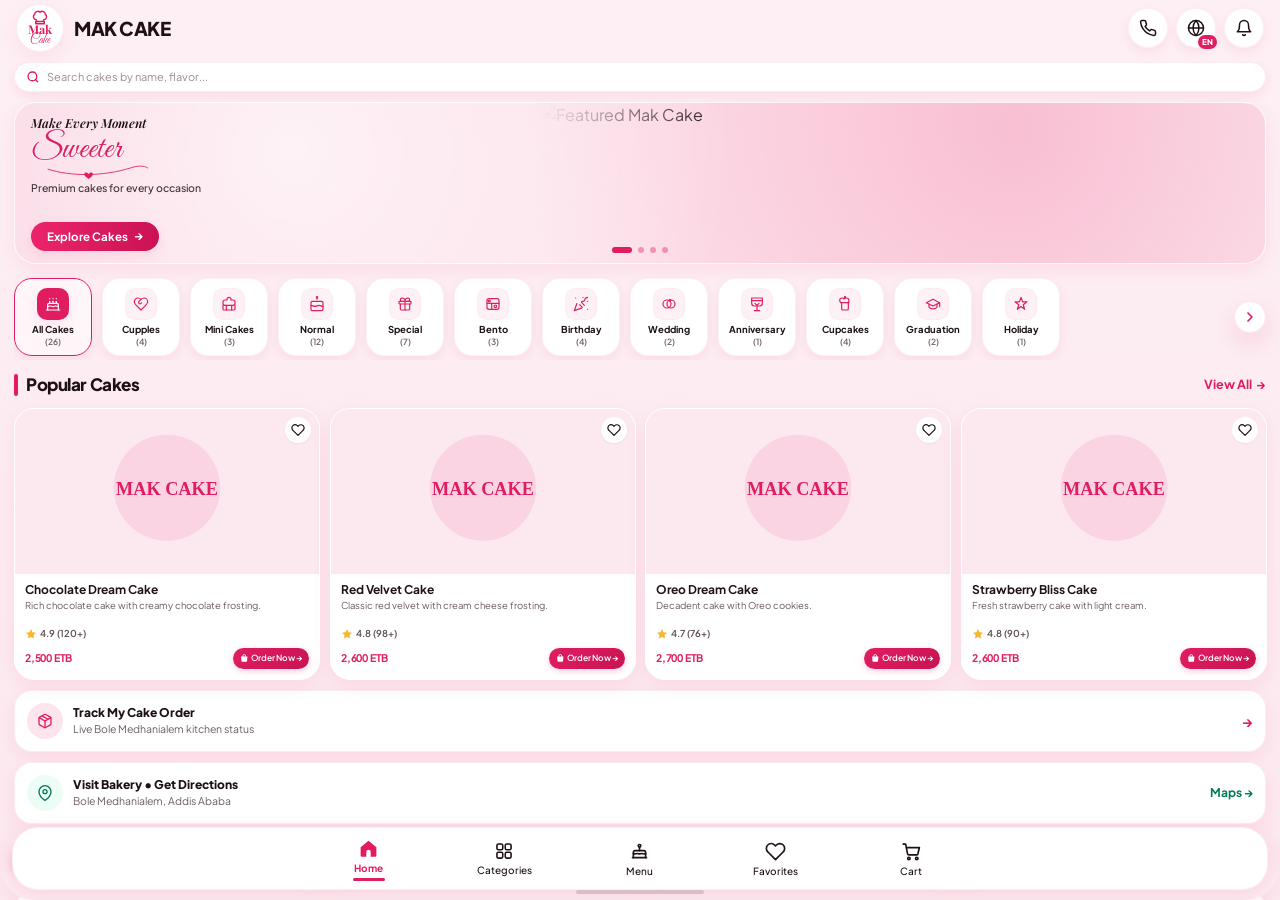
==== commit 39de99bc: "Implement cross-browser Firebase Firestore order sync + firestore.rules + auth-gated admin subscript" ====
--- a/index.html
+++ b/index.html
@@ -29,7 +29,7 @@
   <link rel="preconnect" href="https://fonts.gstatic.com" crossorigin />
   <link href="https://fonts.googleapis.com/css2?family=Great+Vibes&family=Playfair+Display:ital,wght@0,600;0,700;1,600;1,700&family=Plus+Jakarta+Sans:wght@400;500;600;700;800&display=swap" rel="stylesheet" />
 
-  <link rel="stylesheet" href="./css/app.css?v=6" />
+  <link rel="stylesheet" href="./css/app.css?v=7" />
   <!-- Early SVG Fallback definition -->
   </head>
 <body class="standalone-app standalone-customer workspace-bg min-h-screen font-sans text-ink antialiased selection:bg-blush-300 flex flex-col">
@@ -95,33 +95,6 @@
     <section id="panel-customer" class="w-full max-w-[390px] flex flex-col items-center shrink-0">
       <div class="phone-frame relative w-full max-w-[390px] h-[844px] max-h-[86vh] min-h-[660px] app-canvas rounded-[44px] border-[10px] border-[#1B1518] shadow-phone flex flex-col overflow-hidden">
 
-        <!-- iOS 9:41 Status Bar -->
-        <div class="ios-status-bar shrink-0 px-7 pt-3 pb-1.5 flex items-center justify-between text-[13px] font-bold text-ink select-none z-30">
-          <span class="tracking-tight">9:41</span>
-          <div class="flex items-center gap-1.5 text-ink">
-            <!-- Signal Bars -->
-            <svg class="w-4 h-3.5" viewBox="0 0 20 14" fill="currentColor">
-              <rect x="1" y="9" width="3" height="4" rx="1"/>
-              <rect x="6" y="6.5" width="3" height="6.5" rx="1"/>
-              <rect x="11" y="3.5" width="3" height="9.5" rx="1"/>
-              <rect x="16" y="1" width="3" height="12" rx="1"/>
-            </svg>
-            <!-- WiFi -->
-            <svg class="w-4 h-3.5" viewBox="0 0 24 18" fill="none" stroke="currentColor" stroke-width="2.4" stroke-linecap="round">
-              <path d="M2 6.5a15 15 0 0 1 20 0"/>
-              <path d="M6 10.5a9.5 9.5 0 0 1 12 0"/>
-              <circle cx="12" cy="15" r="1.5" fill="currentColor" stroke="none"/>
-            </svg>
-            <!-- Battery -->
-            <div class="flex items-center gap-[1px]">
-              <div class="w-[22px] h-[11px] border-[1.5px] border-ink rounded-[3.5px] p-[1.5px] flex items-center">
-                <div class="w-full h-full bg-ink rounded-[1.5px]"></div>
-              </div>
-              <div class="w-[1.5px] h-[4px] bg-ink rounded-r-sm"></div>
-            </div>
-          </div>
-        </div>
-
         
         <!-- Customer In-Phone Refresh Page Toast (Animated Pill) -->
         <div id="cust-refresh-toast" class="hidden absolute top-20 left-4 right-4 z-50 pointer-events-none opacity-0 -translate-y-3 transition-all duration-300 ease-out">
@@ -153,9 +126,96 @@
           </div>
         </div>
 
+        <!-- CUSTOMER LEFT-SIDE NAVIGATION DRAWER -->
+        <div id="cust-sidebar-backdrop" onclick="closeCustomerSidebar()" style="z-index: 90;" class="hidden opacity-0 absolute inset-0 bg-ink/50 transition-opacity duration-200"></div>
+        <aside id="cust-sidebar-drawer" aria-label="Customer Navigation Drawer" style="z-index: 100; background-color: #ffffff;" class="hidden -translate-x-full absolute inset-y-0 left-0 w-[285px] max-w-[85vw] bg-white shadow-2xl border-r border-blush-200 flex flex-col transition-transform duration-250 ease-out">
+          <div class="p-4 border-b border-blush-100 flex items-center justify-between bg-blush-50/70">
+            <div class="flex items-center gap-2.5 min-w-0">
+              <div class="w-10 h-10 rounded-full bg-white shadow-rose-sm border border-blush-200 flex flex-col items-center justify-center shrink-0">
+                <svg class="w-4 h-3.5 text-berry -mb-0.5" viewBox="0 0 28 22" fill="none" stroke="currentColor" stroke-width="2" stroke-linecap="round" stroke-linejoin="round">
+                  <path d="M8 16h12v3H8z"/>
+                  <path d="M9 16v-2.5A4.2 4.2 0 0 1 6.5 6a4.5 4.5 0 0 1 7.5-3.2A4.5 4.5 0 0 1 21.5 6a4.2 4.2 0 0 1-2.5 7.5V16"/>
+                </svg>
+                <span class="font-serif font-bold text-[10px] text-berry leading-[0.9]">Mak</span>
+              </div>
+              <div class="min-w-0">
+                <div class="font-extrabold text-sm text-ink truncate">MAK CAKE</div>
+                <div class="text-[10px] text-ink-muted font-semibold truncate">Addis Ababa • Menu</div>
+              </div>
+            </div>
+            <button type="button" onclick="closeCustomerSidebar()" aria-label="Close Menu" class="w-8 h-8 rounded-full bg-white border border-blush-200 text-ink flex items-center justify-center active:scale-90 transition-transform cursor-pointer">
+              <svg class="w-4 h-4" viewBox="0 0 24 24" fill="none" stroke="currentColor" stroke-width="2.2"><line x1="18" y1="6" x2="6" y2="18"/><line x1="6" y1="6" x2="18" y2="18"/></svg>
+            </button>
+          </div>
+
+          <div class="flex-1 overflow-y-auto no-scrollbar p-3 space-y-1.5 text-xs font-bold text-ink">
+            <button type="button" onclick="closeCustomerSidebar(); switchCustomerTab('home');" class="w-full flex items-center gap-3 px-3 py-2.5 rounded-2xl hover:bg-blush-50 active:bg-blush-100 transition-colors text-left cursor-pointer">
+              <span class="w-8 h-8 rounded-xl bg-berry-soft text-berry flex items-center justify-center shrink-0">
+                <svg class="w-4 h-4" viewBox="0 0 24 24" fill="none" stroke="currentColor" stroke-width="2" stroke-linecap="round" stroke-linejoin="round"><path d="M3 10.5L12 3l9 7.5V20a1 1 0 0 1-1 1h-5v-6h-6v6H4a1 1 0 0 1-1-1v-9.5z"/></svg>
+              </span>
+              <span>Home</span>
+            </button>
+            <button type="button" onclick="closeCustomerSidebar(); switchCustomerTab('categories');" class="w-full flex items-center gap-3 px-3 py-2.5 rounded-2xl hover:bg-blush-50 active:bg-blush-100 transition-colors text-left cursor-pointer">
+              <span class="w-8 h-8 rounded-xl bg-berry-soft text-berry flex items-center justify-center shrink-0">
+                <svg class="w-4 h-4" viewBox="0 0 24 24" fill="none" stroke="currentColor" stroke-width="2" stroke-linecap="round" stroke-linejoin="round"><rect x="3" y="3" width="7" height="7" rx="1.5"/><rect x="14" y="3" width="7" height="7" rx="1.5"/><rect x="3" y="14" width="7" height="7" rx="1.5"/><rect x="14" y="14" width="7" height="7" rx="1.5"/></svg>
+              </span>
+              <span>Categories</span>
+            </button>
+            <button type="button" onclick="closeCustomerSidebar(); switchCustomerTab('menu');" class="w-full flex items-center gap-3 px-3 py-2.5 rounded-2xl hover:bg-blush-50 active:bg-blush-100 transition-colors text-left cursor-pointer">
+              <span class="w-8 h-8 rounded-xl bg-berry-soft text-berry flex items-center justify-center shrink-0">
+                <svg class="w-4 h-4" viewBox="0 0 24 24" fill="none" stroke="currentColor" stroke-width="2" stroke-linecap="round" stroke-linejoin="round"><path d="M20 21v-8a2 2 0 0 0-2-2H6a2 2 0 0 0-2 2v8"/><path d="M4 16s.5-1 2-1 2.5 2 4 2 2.5-2 4-2 2.5 2 4 2 2-1 2-1"/><path d="M2 21h20"/><path d="M7 8v3"/><path d="M12 8v3"/><path d="M17 8v3"/><path d="M7 4h.01"/><path d="M12 4h.01"/><path d="M17 4h.01"/></svg>
+              </span>
+              <span>Full Menu</span>
+            </button>
+            <button type="button" onclick="closeCustomerSidebar(); switchCustomerTab('favorites');" class="w-full flex items-center gap-3 px-3 py-2.5 rounded-2xl hover:bg-blush-50 active:bg-blush-100 transition-colors text-left cursor-pointer">
+              <span class="w-8 h-8 rounded-xl bg-berry-soft text-berry flex items-center justify-center shrink-0">
+                <svg class="w-4 h-4" viewBox="0 0 24 24" fill="none" stroke="currentColor" stroke-width="2" stroke-linecap="round" stroke-linejoin="round"><path d="M20.84 4.61a5.5 5.5 0 0 0-7.78 0L12 5.67l-1.06-1.06a5.5 5.5 0 0 0-7.78 7.78l1.06 1.06L12 21.23l7.78-7.78 1.06-1.06a5.5 5.5 0 0 0 0-7.78z"/></svg>
+              </span>
+              <span>Saved Favorites</span>
+            </button>
+            <button type="button" onclick="closeCustomerSidebar(); switchCustomerTab('cart');" class="w-full flex items-center gap-3 px-3 py-2.5 rounded-2xl hover:bg-blush-50 active:bg-blush-100 transition-colors text-left cursor-pointer">
+              <span class="w-8 h-8 rounded-xl bg-berry-soft text-berry flex items-center justify-center shrink-0">
+                <svg class="w-4 h-4" viewBox="0 0 24 24" fill="none" stroke="currentColor" stroke-width="2" stroke-linecap="round" stroke-linejoin="round"><path d="M6 2L3 6v14a2 2 0 0 0 2 2h14a2 2 0 0 0 2-2V6l-3-4z"/><line x1="3" y1="6" x2="21" y2="6"/><path d="M16 10a4 4 0 0 1-8 0"/></svg>
+              </span>
+              <span>My Cake Cart</span>
+            </button>
+            <div class="my-2 border-t border-blush-100"></div>
+            <button type="button" onclick="closeCustomerSidebar(); openTrackerSheet();" class="w-full flex items-center gap-3 px-3 py-2.5 rounded-2xl hover:bg-blush-50 active:bg-blush-100 transition-colors text-left cursor-pointer">
+              <span class="w-8 h-8 rounded-xl bg-blush-100 text-berry flex items-center justify-center shrink-0">
+                <svg class="w-4 h-4" viewBox="0 0 24 24" fill="none" stroke="currentColor" stroke-width="2" stroke-linecap="round" stroke-linejoin="round"><path d="M21 16V8a2 2 0 0 0-1-1.73l-7-4a2 2 0 0 0-2 0l-7 4A2 2 0 0 0 3 8v8a2 2 0 0 0 1 1.73l7 4a2 2 0 0 0 2 0l7-4A2 2 0 0 0 21 16z"/><polyline points="3.27 6.96 12 12.01 20.73 6.96"/><line x1="12" y1="22.08" x2="12" y2="12"/></svg>
+              </span>
+              <span>Track My Cake Order</span>
+            </button>
+            <button type="button" onclick="closeCustomerSidebar(); openContactSheet();" class="w-full flex items-center gap-3 px-3 py-2.5 rounded-2xl hover:bg-blush-50 active:bg-blush-100 transition-colors text-left cursor-pointer">
+              <span class="w-8 h-8 rounded-xl bg-emerald-50 text-emerald-700 flex items-center justify-center shrink-0">
+                <svg class="w-4 h-4" viewBox="0 0 24 24" fill="none" stroke="currentColor" stroke-width="2" stroke-linecap="round" stroke-linejoin="round"><path d="M22 16.92v3a2 2 0 0 1-2.18 2 19.79 19.79 0 0 1-8.63-3.07 19.5 19.5 0 0 1-6-6 19.79 19.79 0 0 1-3.07-8.67A2 2 0 0 1 4.11 2h3a2 2 0 0 1 2 1.72 12.84 12.84 0 0 0 .7 2.81 2 2 0 0 1-.45 2.11L8.09 9.91a16 16 0 0 0 6 6l1.27-1.27a2 2 0 0 1 2.11-.45 12.84 12.84 0 0 0 2.81.7A2 2 0 0 1 22 16.92z"/></svg>
+              </span>
+              <span>Contact Bakery</span>
+            </button>
+          </div>
+
+          <!-- Powered by Elna Digital Footer -->
+          <div class="p-3.5 border-t border-blush-200/80 bg-gradient-to-br from-blush-50 to-white space-y-2.5">
+            <div class="flex items-center gap-2.5">
+              <img src="./images/elna-digital-logo.jpg?v=2" alt="Elna Digital Logo" class="w-10 h-10 rounded-xl object-contain p-1 border border-blush-200 shadow-2xs bg-white shrink-0" />
+              <div class="min-w-0">
+                <div class="text-[10px] font-bold uppercase tracking-wider text-ink-muted">Powered by</div>
+                <div class="text-xs font-black text-ink truncate">Elna Digital</div>
+              </div>
+            </div>
+            <a href="tel:0931075881" class="block w-full p-2.5 rounded-xl bg-white border border-blush-200/90 shadow-2xs hover:border-berry/40 transition-colors">
+              <div class="text-[10px] text-ink-muted font-semibold leading-snug">Want a system like this? Call us:</div>
+              <div class="text-xs font-black text-berry mt-0.5 flex items-center gap-1.5">
+                <svg class="w-3.5 h-3.5 shrink-0" viewBox="0 0 24 24" fill="none" stroke="currentColor" stroke-width="2.2"><path d="M22 16.92v3a2 2 0 0 1-2.18 2 19.79 19.79 0 0 1-8.63-3.07 19.5 19.5 0 0 1-6-6 19.79 19.79 0 0 1-3.07-8.67A2 2 0 0 1 4.11 2h3a2 2 0 0 1 2 1.72 12.84 12.84 0 0 0 .7 2.81 2 2 0 0 1-.45 2.11L8.09 9.91a16 16 0 0 0 6 6l1.27-1.27a2 2 0 0 1 2.11-.45 12.84 12.84 0 0 0 2.81.7A2 2 0 0 1 22 16.92z"/></svg>
+                <span>0931075881</span>
+              </div>
+            </a>
+          </div>
+        </aside>
+
         <!-- A. TOP APP BAR (Exact match to screenshot) -->
         <div class="shrink-0 px-4 pt-1 pb-2.5 flex items-center justify-between z-20">
-          <button onclick="switchCustomerTab('home');" title="Tap to Refresh MAK CAKE" class="flex items-center gap-2.5 text-left group">
+          <button onclick="openCustomerSidebar()" aria-label="Open Navigation Menu" title="Open Menu" class="flex items-center gap-2.5 text-left group cursor-pointer">
             <!-- 48px Circular White Logo Badge with Pink Chef Hat + Stacked Mak Cake -->
             <div class="w-12 h-12 rounded-full bg-white shadow-rose flex flex-col items-center justify-center shrink-0 border border-blush-200/80 group-active:scale-95 transition-transform">
               <svg class="w-5 h-4 text-berry -mb-0.5" viewBox="0 0 28 22" fill="none" stroke="currentColor" stroke-width="2" stroke-linecap="round" stroke-linejoin="round">
@@ -724,31 +784,8 @@
 
         <!-- H. DEDICATED 6-PAGE MULTI-STEP ORDER WIZARD (Full-Screen Pages) -->
         <div id="order-wizard-page" class="hidden absolute inset-0 z-50 app-canvas flex flex-col animate-view">
-          <!-- iOS Status Bar Header Spacer -->
-          <div class="shrink-0 px-7 pt-3 pb-1 flex items-center justify-between text-[13px] font-bold text-ink select-none bg-white">
-            <span class="tracking-tight">9:41</span>
-            <div class="flex items-center gap-1.5 text-ink">
-              <svg class="w-4 h-3.5" viewBox="0 0 20 14" fill="currentColor">
-                <rect x="1" y="9" width="3" height="4" rx="1"/>
-                <rect x="6" y="6.5" width="3" height="6.5" rx="1"/>
-                <rect x="11" y="3.5" width="3" height="9.5" rx="1"/>
-                <rect x="16" y="1" width="3" height="12" rx="1"/>
-              </svg>
-              <svg class="w-4 h-3.5" viewBox="0 0 24 18" fill="none" stroke="currentColor" stroke-width="2.4" stroke-linecap="round">
-                <path d="M2 6.5a15 15 0 0 1 20 0"/>
-                <path d="M6 10.5a9.5 9.5 0 0 1 12 0"/>
-                <circle cx="12" cy="15" r="1.5" fill="currentColor" stroke="none"/>
-              </svg>
-              <div class="flex items-center gap-[1px]">
-                <div class="w-5 h-2.5 rounded-[3px] border border-ink p-[1px] flex items-center">
-                  <div class="h-full w-full bg-ink rounded-[1.5px]"></div>
-                </div>
-                <div class="w-[1.5px] h-1 bg-ink rounded-r-xs"></div>
-              </div>
-            </div>
-          </div>
           <!-- Wizard Top Bar + 6-Step Progress Bar -->
-          <div class="shrink-0 bg-white px-5 pt-1.5 pb-3 border-b border-blush-200 shadow-rose-sm space-y-2.5">
+          <div style="padding-top: max(12px, env(safe-area-inset-top, 0px));" class="shrink-0 bg-white px-5 pb-3 border-b border-blush-200 shadow-rose-sm space-y-2.5">
             <div class="flex items-center justify-between gap-2">
               <button onclick="wizardBackOrClose()" aria-label="Back" class="w-8 h-8 rounded-full bg-blush-100 text-ink font-bold text-sm flex items-center justify-center active:scale-90 transition-transform">
                 &larr;
@@ -987,31 +1024,8 @@
 
         <!-- LIVE ORDER TRACKER SHEET -->
         <div id="tracker-sheet" class="hidden absolute inset-0 z-50 app-canvas flex flex-col animate-view">
-          <!-- iOS Status Bar Header Spacer -->
-          <div class="shrink-0 px-7 pt-3 pb-1 flex items-center justify-between text-[13px] font-bold text-ink select-none bg-white">
-            <span class="tracking-tight">9:41</span>
-            <div class="flex items-center gap-1.5 text-ink">
-              <svg class="w-4 h-3.5" viewBox="0 0 20 14" fill="currentColor">
-                <rect x="1" y="9" width="3" height="4" rx="1"/>
-                <rect x="6" y="6.5" width="3" height="6.5" rx="1"/>
-                <rect x="11" y="3.5" width="3" height="9.5" rx="1"/>
-                <rect x="16" y="1" width="3" height="12" rx="1"/>
-              </svg>
-              <svg class="w-4 h-3.5" viewBox="0 0 24 18" fill="none" stroke="currentColor" stroke-width="2.4" stroke-linecap="round">
-                <path d="M2 6.5a15 15 0 0 1 20 0"/>
-                <path d="M6 10.5a9.5 9.5 0 0 1 12 0"/>
-                <circle cx="12" cy="15" r="1.5" fill="currentColor" stroke="none"/>
-              </svg>
-              <div class="flex items-center gap-[1px]">
-                <div class="w-5 h-2.5 rounded-[3px] border border-ink p-[1px] flex items-center">
-                  <div class="h-full w-full bg-ink rounded-[1.5px]"></div>
-                </div>
-                <div class="w-[1.5px] h-1 bg-ink rounded-r-xs"></div>
-              </div>
-            </div>
-          </div>
           <!-- Premium Top App Bar with Back & Home Buttons -->
-          <div class="shrink-0 bg-white/95 backdrop-blur-md px-5 pt-1.5 pb-3 border-b border-blush-200/80 flex items-center justify-between shadow-rose-sm">
+          <div style="padding-top: max(12px, env(safe-area-inset-top, 0px));" class="shrink-0 bg-white/95 backdrop-blur-md px-5 pb-3 border-b border-blush-200/80 flex items-center justify-between shadow-rose-sm">
             <!-- Left: Circular Back Arrow Button -->
             <button onclick="closeTrackerSheet()" aria-label="Go Back" class="w-9 h-9 rounded-full bg-blush-50 hover:bg-blush-100 border border-blush-200 text-ink flex items-center justify-center active:scale-90 transition-transform shadow-xs">
               <svg class="w-4 h-4" viewBox="0 0 24 24" fill="none" stroke="currentColor" stroke-width="2.4" stroke-linecap="round" stroke-linejoin="round">
@@ -1055,31 +1069,8 @@
 
         <!-- NOTIFICATIONS SHEET -->
         <div id="notif-sheet" class="hidden absolute inset-0 z-50 app-canvas flex flex-col animate-view">
-          <!-- iOS Status Bar Header Spacer -->
-          <div class="shrink-0 px-7 pt-3 pb-1 flex items-center justify-between text-[13px] font-bold text-ink select-none bg-white">
-            <span class="tracking-tight">9:41</span>
-            <div class="flex items-center gap-1.5 text-ink">
-              <svg class="w-4 h-3.5" viewBox="0 0 20 14" fill="currentColor">
-                <rect x="1" y="9" width="3" height="4" rx="1"/>
-                <rect x="6" y="6.5" width="3" height="6.5" rx="1"/>
-                <rect x="11" y="3.5" width="3" height="9.5" rx="1"/>
-                <rect x="16" y="1" width="3" height="12" rx="1"/>
-              </svg>
-              <svg class="w-4 h-3.5" viewBox="0 0 24 18" fill="none" stroke="currentColor" stroke-width="2.4" stroke-linecap="round">
-                <path d="M2 6.5a15 15 0 0 1 20 0"/>
-                <path d="M6 10.5a9.5 9.5 0 0 1 12 0"/>
-                <circle cx="12" cy="15" r="1.5" fill="currentColor" stroke="none"/>
-              </svg>
-              <div class="flex items-center gap-[1px]">
-                <div class="w-5 h-2.5 rounded-[3px] border border-ink p-[1px] flex items-center">
-                  <div class="h-full w-full bg-ink rounded-[1.5px]"></div>
-                </div>
-                <div class="w-[1.5px] h-1 bg-ink rounded-r-xs"></div>
-              </div>
-            </div>
-          </div>
           <!-- Bakery Notifications Header with balanced proportional spacing -->
-          <div class="shrink-0 bg-white px-4 pt-1.5 pb-3 border-b border-blush-200 flex items-center justify-between gap-2 shadow-2xs">
+          <div style="padding-top: max(12px, env(safe-area-inset-top, 0px));" class="shrink-0 bg-white px-4 pb-3 border-b border-blush-200 flex items-center justify-between gap-2 shadow-2xs">
             <div class="flex items-center gap-2 min-w-0">
               <button onclick="closeNotificationsSheet()" aria-label="Back" class="w-8 h-8 rounded-full bg-blush-100 hover:bg-blush-200 text-ink flex items-center justify-center shrink-0 active:scale-90 transition-transform">
                 <svg class="w-4 h-4" viewBox="0 0 24 24" fill="none" stroke="currentColor" stroke-width="2.4" stroke-linecap="round" stroke-linejoin="round"><path d="M15 19l-7-7 7-7"/></svg>
@@ -1146,7 +1137,7 @@
   <script defer src="https://www.gstatic.com/firebasejs/9.23.0/firebase-firestore-compat.js"></script>
   <script defer src="./js/firebase-config.js?v=14.1"></script>
   <script defer src="./js/firebase-service.js?v=19.4"></script>
-  <script defer src="./js/shared.js?v=30"></script>
+  <script defer src="./js/shared.js?v=32"></script>
   <script defer src="./js/app.js?v=18"></script>
   <!-- PWA Install Prompt Banner (Android & Desktop) -->
   <div id="pwa-install-banner" class="hidden fixed bottom-20 inset-x-3 sm:inset-x-auto sm:right-6 sm:bottom-6 sm:max-w-sm z-[9999] p-3.5 bg-white/95 backdrop-blur-md rounded-2xl border border-blush-200 shadow-rose-lg transition-all animate-bounce-subtle">
--- a/css/app.css
+++ b/css/app.css
@@ -1 +1 @@
-.no-scrollbar::-webkit-scrollbar{display:none}.no-scrollbar{-ms-overflow-style:none;scrollbar-width:none}*{-webkit-tap-highlight-color:transparent;box-sizing:border-box}html,body{overflow-x:hidden;max-width:100%}.workspace-bg{background:linear-gradient(135deg,#fbf2f5,#f4e6ec,#f9eff3)}input[type=number]::-webkit-inner-spin-button,input[type=number]::-webkit-outer-spin-button{-webkit-appearance:none;margin:0}input[type=number]{-moz-appearance:textfield}.app-canvas{background:linear-gradient(180deg,#fdf0f4,#fce8ef)}.btn-berry{background:linear-gradient(90deg,#ec246b,#c91254)}.btn-berry:hover{background:linear-gradient(90deg,#f02e74,#d4155a)}.hero-bg{background:radial-gradient(circle at 22% 28%,rgba(255,255,255,.65) 0%,transparent 45%),radial-gradient(circle at 80% 15%,rgba(244,143,177,.45) 0%,transparent 48%),linear-gradient(115deg,#fad4e2,#fde3ec 52%,#fce9f0)}.hero-cake-mask{-webkit-mask-image:linear-gradient(to right,transparent 0%,rgba(0,0,0,.85) 22%,black 42%);mask-image:linear-gradient(to right,transparent 0%,rgba(0,0,0,.85) 22%,black 42%)}@keyframes fadeSlideUp{0%{opacity:0;transform:translateY(8px)}to{opacity:1;transform:translateY(0)}}.animate-view{animation:fadeSlideUp .2s cubic-bezier(.16,1,.3,1) forwards}#customer-scroll-area,#admin-scroll-area,.phone-scroll{perspective:900px;perspective-origin:center top}@keyframes cakeCardEntrance{0%{opacity:0;transform:perspective(700px) translateY(28px) rotateX(12deg) scale(.93);box-shadow:0 2px 8px #e11d6205;filter:saturate(.8) brightness(.98)}60%{opacity:.95;transform:perspective(700px) translateY(-3px) rotateX(-1.5deg) scale(1.015);box-shadow:0 14px 30px #e11d6229;filter:saturate(1.08) brightness(1.01)}to{opacity:1;transform:perspective(700px) translateY(0) rotateX(0) scale(1);box-shadow:0 6px 20px #e11d6214;filter:saturate(1) brightness(1)}}.cake-card-animate{opacity:1;transform:none;transform-origin:center bottom;will-change:transform,opacity;transition:transform .22s cubic-bezier(.16,1,.3,1),box-shadow .22s ease}@keyframes cakeCardEntrance{0%{opacity:.15;transform:perspective(700px) translateY(24px) rotateX(10deg) scale(.95);box-shadow:0 2px 8px #e11d6205;filter:saturate(.85) brightness(.98)}60%{opacity:.98;transform:perspective(700px) translateY(-3px) rotateX(-1.5deg) scale(1.012);box-shadow:0 14px 28px #e11d6224;filter:saturate(1.06) brightness(1.01)}to{opacity:1;transform:perspective(700px) translateY(0) rotateX(0) scale(1);box-shadow:0 6px 20px #e11d6214;filter:saturate(1) brightness(1)}}.cake-card-animate.is-scroll-animated{animation:cakeCardEntrance .44s cubic-bezier(.16,1,.3,1) both}.cake-card-animate:hover{transform:perspective(700px) translateY(-3px) rotateX(-2deg) scale(1.01);box-shadow:0 12px 28px #e11d6224}@keyframes notifSlideRightOut{0%{opacity:1;transform:translate(0) scale(1);max-height:140px;margin-bottom:10px}50%{opacity:.5;transform:translate(65%) scale(.98)}to{opacity:0;transform:translate(120%) scale(.92);max-height:0;margin-bottom:0;padding-top:0;padding-bottom:0;border-width:0;overflow:hidden}}.notif-item{transition:transform .42s cubic-bezier(.16,1,.3,1),opacity .38s ease,max-height .42s cubic-bezier(.16,1,.3,1),margin .42s ease,padding .42s ease;will-change:transform,opacity}.notif-item.is-clearing{animation:notifSlideRightOut .42s cubic-bezier(.16,1,.3,1) forwards;pointer-events:none}@keyframes pulseRing{0%{box-shadow:0 0 #e11d6280}70%{box-shadow:0 0 0 10px #e11d6200}to{box-shadow:0 0 #e11d6200}}.admin-new-flash{animation:pulseRing 1.3s ease-out 2}@keyframes orderRoundSelectPulse{0%{box-shadow:0 0 #9d1246a6,0 8px 24px #9d12462e;border-color:#9d1246}50%{box-shadow:0 0 0 6px #9d124659,0 12px 30px #9d124647;border-color:#e11d62}to{box-shadow:0 0 0 3px #9d1246d9,0 8px 24px #9d124638;border-color:#9d1246}}.order-highlight-selected{border-color:#9d1246!important;border-width:2.5px!important;border-radius:22px!important;animation:orderRoundSelectPulse .9s ease-in-out infinite alternate!important;transform:scale(1.02);transition:transform .25s cubic-bezier(.34,1.56,.64,1)}@keyframes copyPop{0%{transform:scale(.88)}50%{transform:scale(1.08)}to{transform:scale(1)}}@keyframes copyGreenRing{0%{box-shadow:0 0 #10b9818c}to{box-shadow:0 0 0 9px #10b98100}}.copy-copied-btn{border:2px solid #10B981!important;background-color:#ecfdf5!important;background-image:none!important;color:#059669!important;animation:copyPop .32s cubic-bezier(.34,1.56,.64,1),copyGreenRing .55s ease-out}.flying-fav-heart-dual{position:fixed;z-index:999999;pointer-events:none;width:30px;height:30px;border-radius:9999px;background:linear-gradient(135deg,#ec246b,#c91254);display:flex;align-items:center;justify-content:center;color:#fff;box-shadow:0 8px 24px #ec246b8c,0 0 14px #ffffffd9;font-size:14px;will-change:transform}.fav-sparkle-dual{position:fixed;z-index:999998;pointer-events:none;width:7px;height:7px;border-radius:9999px;background:#ec246b;box-shadow:0 0 8px #ec246b;animation:favSparkleFade .65s cubic-bezier(.16,1,.3,1) forwards}@keyframes favSparkleFade{0%{opacity:1;transform:scale(1.3)}to{opacity:0;transform:scale(.2) translate(var(--tx, 0px),var(--ty, 0px))}}input,textarea,select{touch-action:manipulation}.keyboard-active-container{padding-bottom:80px!important;transition:padding-bottom .15s ease-out}input:focus,textarea:focus,select:focus{outline:none;border-color:#ec246b!important;box-shadow:0 0 0 3px #ec246b2e!important}.animate-fav-pop{animation:favHeartPop .36s cubic-bezier(.34,1.56,.64,1)!important}@keyframes favHeartPop{0%{transform:scale(1)}35%{transform:scale(1.38)}65%{transform:scale(.9)}to{transform:scale(1)}}.fav-heart-icon{transition:transform .2s cubic-bezier(.34,1.56,.64,1),fill .2s ease,color .2s ease}.fav-tab-burst{animation:favTabBurst .45s cubic-bezier(.34,1.56,.64,1)}@keyframes favTabBurst{0%{transform:scale(1)}45%{transform:scale(1.42)}to{transform:scale(1)}}.phone-scroll{scroll-behavior:smooth}.cake-card-body{padding:8px 10px 10px;display:flex;flex-direction:column;flex:1 1 auto}.cake-title-txt{font-size:12px;font-weight:700;color:#1f1218;line-height:1.25;white-space:nowrap;overflow:hidden;text-overflow:ellipsis}.cake-desc-clamp{font-size:9.5px;color:#6b5b63;line-height:1.3;display:-webkit-box;-webkit-line-clamp:2;-webkit-box-orient:vertical;overflow:hidden;min-height:25px;margin-top:2px}.cake-rating-row{display:flex;align-items:center;gap:3px;font-size:9.5px;font-weight:600;color:#5c4d54;line-height:1;margin-top:4px;margin-bottom:8px}.cake-card-footer{display:flex;align-items:center;justify-content:space-between;gap:6px;margin-top:auto;width:100%;flex-wrap:nowrap}.cake-price-txt{font-size:10.5px;font-weight:700;color:#e11d62;white-space:nowrap;letter-spacing:-.02em;font-variant-numeric:tabular-nums;line-height:1;flex-shrink:0}.cake-price-lg{font-size:9.5px}.cake-order-btn{display:inline-flex;align-items:center;justify-content:center;gap:3px;height:21px;padding:0 7px;border-radius:9999px;background:linear-gradient(135deg,#e11d62,#c81353);color:#fff;font-size:8.5px;font-weight:600;letter-spacing:-.01em;line-height:1;white-space:nowrap;flex-shrink:0;box-shadow:0 2px 6px #e11d6238;transition:transform .15s ease,opacity .15s ease}.cake-order-btn:active{transform:scale(.95)}.rubber-band-container{overscroll-behavior-y:contain;-webkit-overflow-scrolling:touch}.rubber-band-track{transform-origin:center top;will-change:transform;backface-visibility:hidden;-webkit-backface-visibility:hidden}.pull-refresh-indicator{transition:opacity .14s ease,transform .14s ease;will-change:transform,opacity;user-select:none;-webkit-user-select:none}@keyframes spinRefresh{0%{transform:rotate(0)}to{transform:rotate(360deg)}}.animate-spin-refresh{animation:spinRefresh .38s linear infinite}@keyframes refreshSuccessPop{0%{transform:scale(.75) rotate(-10deg);opacity:0}60%{transform:scale(1.15) rotate(4deg);opacity:1}to{transform:scale(1) rotate(0);opacity:1}}.refresh-pop-in{animation:refreshSuccessPop .38s cubic-bezier(.175,.885,.32,1.275) forwards}@keyframes fieldErrorShake{0%,to{transform:translate(0)}15%,45%,75%{transform:translate(-4px)}30%,60%,85%{transform:translate(4px)}}.field-error-round{border:2px solid #E11D62!important;border-radius:18px!important;background-color:#fef2f5eb!important;box-shadow:0 0 0 4px #e11d6238,0 4px 14px #e11d621f!important;animation:fieldErrorShake .45s cubic-bezier(.36,.07,.19,.97) both}.field-error-label{color:#e11d62!important;font-weight:800!important}.field-error-msg{color:#e11d62;font-size:10.5px;font-weight:700;display:flex;align-items:center;gap:4px;margin-top:4px;animation:fadeSlideUp .2s ease-out}.bottom-safe-frosted-blur{position:absolute;left:0;right:0;bottom:0;height:58px;z-index:15;pointer-events:none;backdrop-filter:blur(5px);-webkit-backdrop-filter:blur(5px);background:linear-gradient(180deg,#fdf2f500,#fdf2f559 30%,#fdf2f5bf,#fdf2f5f2);-webkit-mask-image:linear-gradient(to bottom,transparent 0%,rgba(0,0,0,.5) 28%,black 65%,black 100%);mask-image:linear-gradient(to bottom,transparent 0%,rgba(0,0,0,.5) 28%,black 65%,black 100%);border-bottom-left-radius:34px;border-bottom-right-radius:34px}@keyframes upgCheckPop{0%{transform:scale(.4);opacity:0}65%{transform:scale(1.12);opacity:1}to{transform:scale(1);opacity:1}}.animate-upg-check{animation:upgCheckPop .45s cubic-bezier(.175,.885,.32,1.275) forwards}@keyframes confettiFall{0%{transform:translateY(-12px) rotate(0);opacity:1}to{transform:translateY(72px) rotate(240deg);opacity:0}}.upg-confetti-dot{position:absolute;width:6px;height:6px;border-radius:2px;animation:confettiFall 1.6s ease-out infinite}@keyframes upgradeGradientMove{0%{background-position:0% 50%}50%{background-position:100% 50%}to{background-position:0% 50%}}@keyframes upgradeShimmerSweep{0%{transform:translate(-140%) skew(-20deg)}45%,to{transform:translate(240%) skew(-20deg)}}.upgrade-cta-gradient{background:linear-gradient(120deg,#e11d62,#ec4899,#a855f7 60%,#f59e0b 82%,#e11d62);background-size:260% 260%;animation:upgradeGradientMove 4s ease infinite;box-shadow:0 8px 20px -4px #e11d626b}.upgrade-cta-gradient:after{content:"";position:absolute;inset:0;width:45%;background:linear-gradient(90deg,transparent,rgba(255,255,255,.32),transparent);animation:upgradeShimmerSweep 3.4s ease-in-out infinite;pointer-events:none}body.standalone-app header{display:none!important}body.standalone-app main{padding:0!important;max-width:100%!important;margin:0!important;min-height:100vh!important;min-height:100dvh!important;height:100vh!important;height:100dvh!important;display:flex!important;align-items:center!important;justify-content:center!important}body.standalone-app #panel-customer,body.standalone-app #panel-admin{width:100%!important;max-width:100%!important;height:100vh!important;height:100dvh!important;margin:0 auto!important}body.standalone-app .phone-frame{width:100%!important;max-width:100%!important;height:100vh!important;height:100dvh!important;max-height:100vh!important;max-height:100dvh!important;min-height:0!important;border:none!important;border-radius:0!important;box-shadow:none!important;padding-top:env(safe-area-inset-top,0px)!important;padding-bottom:env(safe-area-inset-bottom,0px)!important}@supports (padding: env(safe-area-inset-bottom)){body.standalone-app nav{padding-bottom:max(.4rem,env(safe-area-inset-bottom,0px))!important}}@media(min-width:640px){body.standalone-app{background:#fdf0f4!important}body.standalone-app main{padding:0!important}body.standalone-app #panel-customer,body.standalone-app #panel-admin,body.standalone-app .phone-frame{max-width:100%!important;width:100%!important;height:100vh!important;height:100dvh!important;max-height:100vh!important;max-height:100dvh!important;min-height:0!important;border-radius:0!important;border:none!important;box-shadow:none!important}#cust-rubber-track,#admin-rubber-track{max-width:1280px;margin-left:auto;margin-right:auto}nav[aria-label="Customer Navigation"]>div,nav[aria-label="Admin Navigation"]>div,nav[aria-label="Customer Navigation"],nav[aria-label="Admin Navigation"]{max-width:100%}nav[aria-label="Customer Navigation"],nav[aria-label="Admin Navigation"]{padding-left:max(1rem,calc((100% - 680px)/2))!important;padding-right:max(1rem,calc((100% - 680px)/2))!important}#add-cake-sheet,#admin-dec-sheet,#order-sheet,#cake-detail-sheet,#cart-drawer,#admin-add-creation-modal>div{max-width:560px!important;margin-left:auto!important;margin-right:auto!important}}@media(min-width:1024px){#home-popular-grid,#home-recent-creations-grid,#categories-full-grid,#menu-cakes-grid,#favorites-grid{grid-template-columns:repeat(4,minmax(0,1fr))!important}.cake-card-animate .relative.h-28,.cake-card-animate .relative.h-\[112px\]{height:165px}}@media(min-width:1536px){#cust-rubber-track,#admin-rubber-track{max-width:1400px}}body.standalone-app .ios-status-bar{display:none!important}#customer-scroll-area,#admin-scroll-area,#order-sheet-body,.overflow-y-auto,.phone-scroll{-webkit-overflow-scrolling:touch!important;overscroll-behavior-y:contain!important;transform:translateZ(0)!important;will-change:scroll-position!important;touch-action:pan-y!important}@media(max-width:640px){body.standalone-app .phone-frame{width:100%!important;max-width:100%!important;height:100vh!important;height:100dvh!important;max-height:100vh!important;max-height:100dvh!important;border:none!important;border-radius:0!important;box-shadow:none!important;padding-top:max(4px,env(safe-area-inset-top,0px))!important}body.standalone-app .app-header,body.standalone-app #panel-customer>.phone-frame>.flex:first-child,body.standalone-app #panel-admin>.phone-frame>.flex:first-child{padding-top:max(6px,env(safe-area-inset-top,0px))!important;padding-bottom:6px!important;padding-left:12px!important;padding-right:12px!important}nav[aria-label="Customer Navigation"],nav[aria-label="Admin Navigation"]{min-height:56px!important;padding-top:4px!important;padding-bottom:max(6px,env(safe-area-inset-bottom,0px))!important}}
+.no-scrollbar::-webkit-scrollbar{display:none}.no-scrollbar{-ms-overflow-style:none;scrollbar-width:none}*{-webkit-tap-highlight-color:transparent;box-sizing:border-box}html,body{overflow-x:hidden;max-width:100%}.workspace-bg{background:linear-gradient(135deg,#fbf2f5,#f4e6ec,#f9eff3)}input[type=number]::-webkit-inner-spin-button,input[type=number]::-webkit-outer-spin-button{-webkit-appearance:none;margin:0}input[type=number]{-moz-appearance:textfield}.app-canvas{background:linear-gradient(180deg,#fdf0f4,#fce8ef)}.btn-berry{background:linear-gradient(90deg,#ec246b,#c91254)}.btn-berry:hover{background:linear-gradient(90deg,#f02e74,#d4155a)}.hero-bg{background:radial-gradient(circle at 22% 28%,rgba(255,255,255,.65) 0%,transparent 45%),radial-gradient(circle at 80% 15%,rgba(244,143,177,.45) 0%,transparent 48%),linear-gradient(115deg,#fad4e2,#fde3ec 52%,#fce9f0)}.hero-cake-mask{-webkit-mask-image:linear-gradient(to right,transparent 0%,rgba(0,0,0,.85) 22%,black 42%);mask-image:linear-gradient(to right,transparent 0%,rgba(0,0,0,.85) 22%,black 42%)}@keyframes fadeSlideUp{0%{opacity:0;transform:translateY(8px)}to{opacity:1;transform:translateY(0)}}.animate-view{animation:fadeSlideUp .2s cubic-bezier(.16,1,.3,1) forwards}#customer-scroll-area,#admin-scroll-area,.phone-scroll{perspective:900px;perspective-origin:center top}@keyframes cakeCardEntrance{0%{opacity:0;transform:perspective(700px) translateY(28px) rotateX(12deg) scale(.93);box-shadow:0 2px 8px #e11d6205;filter:saturate(.8) brightness(.98)}60%{opacity:.95;transform:perspective(700px) translateY(-3px) rotateX(-1.5deg) scale(1.015);box-shadow:0 14px 30px #e11d6229;filter:saturate(1.08) brightness(1.01)}to{opacity:1;transform:perspective(700px) translateY(0) rotateX(0) scale(1);box-shadow:0 6px 20px #e11d6214;filter:saturate(1) brightness(1)}}.cake-card-animate{opacity:1;transform:none;transform-origin:center bottom;will-change:transform,opacity;transition:transform .22s cubic-bezier(.16,1,.3,1),box-shadow .22s ease}@keyframes cakeCardEntrance{0%{opacity:.15;transform:perspective(700px) translateY(24px) rotateX(10deg) scale(.95);box-shadow:0 2px 8px #e11d6205;filter:saturate(.85) brightness(.98)}60%{opacity:.98;transform:perspective(700px) translateY(-3px) rotateX(-1.5deg) scale(1.012);box-shadow:0 14px 28px #e11d6224;filter:saturate(1.06) brightness(1.01)}to{opacity:1;transform:perspective(700px) translateY(0) rotateX(0) scale(1);box-shadow:0 6px 20px #e11d6214;filter:saturate(1) brightness(1)}}.cake-card-animate.is-scroll-animated{animation:cakeCardEntrance .44s cubic-bezier(.16,1,.3,1) both}.cake-card-animate:hover{transform:perspective(700px) translateY(-3px) rotateX(-2deg) scale(1.01);box-shadow:0 12px 28px #e11d6224}@keyframes notifSlideRightOut{0%{opacity:1;transform:translate(0) scale(1);max-height:140px;margin-bottom:10px}50%{opacity:.5;transform:translate(65%) scale(.98)}to{opacity:0;transform:translate(120%) scale(.92);max-height:0;margin-bottom:0;padding-top:0;padding-bottom:0;border-width:0;overflow:hidden}}.notif-item{transition:transform .42s cubic-bezier(.16,1,.3,1),opacity .38s ease,max-height .42s cubic-bezier(.16,1,.3,1),margin .42s ease,padding .42s ease;will-change:transform,opacity}.notif-item.is-clearing{animation:notifSlideRightOut .42s cubic-bezier(.16,1,.3,1) forwards;pointer-events:none}@keyframes pulseRing{0%{box-shadow:0 0 #e11d6280}70%{box-shadow:0 0 0 10px #e11d6200}to{box-shadow:0 0 #e11d6200}}.admin-new-flash{animation:pulseRing 1.3s ease-out 2}@keyframes orderRoundSelectPulse{0%{box-shadow:0 0 #9d1246a6,0 8px 24px #9d12462e;border-color:#9d1246}50%{box-shadow:0 0 0 6px #9d124659,0 12px 30px #9d124647;border-color:#e11d62}to{box-shadow:0 0 0 3px #9d1246d9,0 8px 24px #9d124638;border-color:#9d1246}}.order-highlight-selected{border-color:#9d1246!important;border-width:2.5px!important;border-radius:22px!important;animation:orderRoundSelectPulse .9s ease-in-out infinite alternate!important;transform:scale(1.02);transition:transform .25s cubic-bezier(.34,1.56,.64,1)}@keyframes copyPop{0%{transform:scale(.88)}50%{transform:scale(1.08)}to{transform:scale(1)}}@keyframes copyGreenRing{0%{box-shadow:0 0 #10b9818c}to{box-shadow:0 0 0 9px #10b98100}}.copy-copied-btn{border:2px solid #10B981!important;background-color:#ecfdf5!important;background-image:none!important;color:#059669!important;animation:copyPop .32s cubic-bezier(.34,1.56,.64,1),copyGreenRing .55s ease-out}.flying-fav-heart-dual{position:fixed;z-index:999999;pointer-events:none;width:30px;height:30px;border-radius:9999px;background:linear-gradient(135deg,#ec246b,#c91254);display:flex;align-items:center;justify-content:center;color:#fff;box-shadow:0 8px 24px #ec246b8c,0 0 14px #ffffffd9;font-size:14px;will-change:transform}.fav-sparkle-dual{position:fixed;z-index:999998;pointer-events:none;width:7px;height:7px;border-radius:9999px;background:#ec246b;box-shadow:0 0 8px #ec246b;animation:favSparkleFade .65s cubic-bezier(.16,1,.3,1) forwards}@keyframes favSparkleFade{0%{opacity:1;transform:scale(1.3)}to{opacity:0;transform:scale(.2) translate(var(--tx, 0px),var(--ty, 0px))}}input,textarea,select{touch-action:manipulation}.keyboard-active-container{padding-bottom:80px!important;transition:padding-bottom .15s ease-out}input:focus,textarea:focus,select:focus{outline:none;border-color:#ec246b!important;box-shadow:0 0 0 3px #ec246b2e!important}.animate-fav-pop{animation:favHeartPop .36s cubic-bezier(.34,1.56,.64,1)!important}@keyframes favHeartPop{0%{transform:scale(1)}35%{transform:scale(1.38)}65%{transform:scale(.9)}to{transform:scale(1)}}.fav-heart-icon{transition:transform .2s cubic-bezier(.34,1.56,.64,1),fill .2s ease,color .2s ease}.fav-tab-burst{animation:favTabBurst .45s cubic-bezier(.34,1.56,.64,1)}@keyframes favTabBurst{0%{transform:scale(1)}45%{transform:scale(1.42)}to{transform:scale(1)}}.phone-scroll{scroll-behavior:smooth}.cake-card-body{padding:8px 10px 10px;display:flex;flex-direction:column;flex:1 1 auto}.cake-title-txt{font-size:12px;font-weight:700;color:#1f1218;line-height:1.25;white-space:nowrap;overflow:hidden;text-overflow:ellipsis}.cake-desc-clamp{font-size:9.5px;color:#6b5b63;line-height:1.3;display:-webkit-box;-webkit-line-clamp:2;-webkit-box-orient:vertical;overflow:hidden;min-height:25px;margin-top:2px}.cake-rating-row{display:flex;align-items:center;gap:3px;font-size:9.5px;font-weight:600;color:#5c4d54;line-height:1;margin-top:4px;margin-bottom:8px}.cake-card-footer{display:flex;align-items:center;justify-content:space-between;gap:6px;margin-top:auto;width:100%;flex-wrap:nowrap}.cake-price-txt{font-size:10.5px;font-weight:700;color:#e11d62;white-space:nowrap;letter-spacing:-.02em;font-variant-numeric:tabular-nums;line-height:1;flex-shrink:0}.cake-price-lg{font-size:9.5px}.cake-order-btn{display:inline-flex;align-items:center;justify-content:center;gap:3px;height:21px;padding:0 7px;border-radius:9999px;background:linear-gradient(135deg,#e11d62,#c81353);color:#fff;font-size:8.5px;font-weight:600;letter-spacing:-.01em;line-height:1;white-space:nowrap;flex-shrink:0;box-shadow:0 2px 6px #e11d6238;transition:transform .15s ease,opacity .15s ease}.cake-order-btn:active{transform:scale(.95)}.rubber-band-container{overscroll-behavior-y:contain;-webkit-overflow-scrolling:touch}.rubber-band-track{transform-origin:center top;will-change:transform;backface-visibility:hidden;-webkit-backface-visibility:hidden}.pull-refresh-indicator{transition:opacity .14s ease,transform .14s ease;will-change:transform,opacity;user-select:none;-webkit-user-select:none}@keyframes spinRefresh{0%{transform:rotate(0)}to{transform:rotate(360deg)}}.animate-spin-refresh{animation:spinRefresh .38s linear infinite}@keyframes refreshSuccessPop{0%{transform:scale(.75) rotate(-10deg);opacity:0}60%{transform:scale(1.15) rotate(4deg);opacity:1}to{transform:scale(1) rotate(0);opacity:1}}.refresh-pop-in{animation:refreshSuccessPop .38s cubic-bezier(.175,.885,.32,1.275) forwards}@keyframes fieldErrorShake{0%,to{transform:translate(0)}15%,45%,75%{transform:translate(-4px)}30%,60%,85%{transform:translate(4px)}}.field-error-round{border:2px solid #E11D62!important;border-radius:18px!important;background-color:#fef2f5eb!important;box-shadow:0 0 0 4px #e11d6238,0 4px 14px #e11d621f!important;animation:fieldErrorShake .45s cubic-bezier(.36,.07,.19,.97) both}.field-error-label{color:#e11d62!important;font-weight:800!important}.field-error-msg{color:#e11d62;font-size:10.5px;font-weight:700;display:flex;align-items:center;gap:4px;margin-top:4px;animation:fadeSlideUp .2s ease-out}.bottom-safe-frosted-blur{position:absolute;left:0;right:0;bottom:0;height:58px;z-index:15;pointer-events:none;backdrop-filter:blur(5px);-webkit-backdrop-filter:blur(5px);background:linear-gradient(180deg,#fdf2f500,#fdf2f559 30%,#fdf2f5bf,#fdf2f5f2);-webkit-mask-image:linear-gradient(to bottom,transparent 0%,rgba(0,0,0,.5) 28%,black 65%,black 100%);mask-image:linear-gradient(to bottom,transparent 0%,rgba(0,0,0,.5) 28%,black 65%,black 100%);border-bottom-left-radius:34px;border-bottom-right-radius:34px}@keyframes upgCheckPop{0%{transform:scale(.4);opacity:0}65%{transform:scale(1.12);opacity:1}to{transform:scale(1);opacity:1}}.animate-upg-check{animation:upgCheckPop .45s cubic-bezier(.175,.885,.32,1.275) forwards}@keyframes confettiFall{0%{transform:translateY(-12px) rotate(0);opacity:1}to{transform:translateY(72px) rotate(240deg);opacity:0}}.upg-confetti-dot{position:absolute;width:6px;height:6px;border-radius:2px;animation:confettiFall 1.6s ease-out infinite}@keyframes upgradeGradientMove{0%{background-position:0% 50%}50%{background-position:100% 50%}to{background-position:0% 50%}}@keyframes upgradeShimmerSweep{0%{transform:translate(-140%) skew(-20deg)}45%,to{transform:translate(240%) skew(-20deg)}}.upgrade-cta-gradient{background:linear-gradient(120deg,#e11d62,#ec4899,#a855f7 60%,#f59e0b 82%,#e11d62);background-size:260% 260%;animation:upgradeGradientMove 4s ease infinite;box-shadow:0 8px 20px -4px #e11d626b}.upgrade-cta-gradient:after{content:"";position:absolute;inset:0;width:45%;background:linear-gradient(90deg,transparent,rgba(255,255,255,.32),transparent);animation:upgradeShimmerSweep 3.4s ease-in-out infinite;pointer-events:none}html{height:100%;height:100dvh}body.standalone-app{height:var(--app-vh, 100dvh)!important;max-height:var(--app-vh, 100dvh)!important;min-height:0!important;overflow:hidden!important}body.standalone-app header{display:none!important}body.standalone-app main{padding:0!important;max-width:100%!important;margin:0!important;min-height:0!important;height:100%!important;max-height:100%!important;display:flex!important;align-items:center!important;justify-content:center!important}body.standalone-app #panel-customer,body.standalone-app #panel-admin{width:100%!important;max-width:100%!important;height:100%!important;max-height:100%!important;min-height:0!important;margin:0 auto!important}body.standalone-app .phone-frame{width:100%!important;max-width:100%!important;height:100%!important;max-height:100%!important;min-height:0!important;border:none!important;border-radius:0!important;box-shadow:none!important;padding-top:env(safe-area-inset-top,0px)!important;padding-bottom:env(safe-area-inset-bottom,0px)!important}@supports (padding: env(safe-area-inset-bottom)){body.standalone-app nav[aria-label="Customer Navigation"],body.standalone-app nav[aria-label="Admin Navigation"]{padding-bottom:max(.35rem,env(safe-area-inset-bottom,0px))!important}}@media(min-width:640px){body.standalone-app{background:#fdf0f4!important}body.standalone-app main{padding:0!important}body.standalone-app #panel-customer,body.standalone-app #panel-admin,body.standalone-app .phone-frame{max-width:100%!important;width:100%!important;height:100vh!important;height:100dvh!important;max-height:100vh!important;max-height:100dvh!important;min-height:0!important;border-radius:0!important;border:none!important;box-shadow:none!important}#cust-rubber-track,#admin-rubber-track{max-width:1280px;margin-left:auto;margin-right:auto}nav[aria-label="Customer Navigation"]>div,nav[aria-label="Admin Navigation"]>div,nav[aria-label="Customer Navigation"],nav[aria-label="Admin Navigation"]{max-width:100%}nav[aria-label="Customer Navigation"],nav[aria-label="Admin Navigation"]{padding-left:max(1rem,calc((100% - 680px)/2))!important;padding-right:max(1rem,calc((100% - 680px)/2))!important}#add-cake-sheet,#admin-dec-sheet,#order-sheet,#cake-detail-sheet,#cart-drawer,#admin-add-creation-modal>div{max-width:560px!important;margin-left:auto!important;margin-right:auto!important}}@media(min-width:1024px){#home-popular-grid,#home-recent-creations-grid,#categories-full-grid,#menu-cakes-grid,#favorites-grid{grid-template-columns:repeat(4,minmax(0,1fr))!important}.cake-card-animate .relative.h-28,.cake-card-animate .relative.h-\[112px\]{height:165px}}@media(min-width:1536px){#cust-rubber-track,#admin-rubber-track{max-width:1400px}}#customer-scroll-area,#admin-scroll-area,#order-sheet-body,.overflow-y-auto,.phone-scroll{-webkit-overflow-scrolling:touch!important;overscroll-behavior-y:contain!important;transform:translateZ(0)!important;will-change:scroll-position!important;touch-action:pan-y!important}@media(max-width:640px){body.standalone-app .phone-frame{width:100%!important;max-width:100%!important;height:100%!important;max-height:100%!important;border:none!important;border-radius:0!important;box-shadow:none!important;padding-top:max(4px,env(safe-area-inset-top,0px))!important}body.standalone-app .app-header,body.standalone-app #panel-customer>.phone-frame>.flex:first-child,body.standalone-app #panel-admin>.phone-frame>.flex:first-child{padding-top:max(6px,env(safe-area-inset-top,0px))!important;padding-bottom:6px!important;padding-left:12px!important;padding-right:12px!important}nav[aria-label="Customer Navigation"],nav[aria-label="Admin Navigation"]{padding-top:6px!important;padding-bottom:max(6px,env(safe-area-inset-bottom,0px))!important}}
